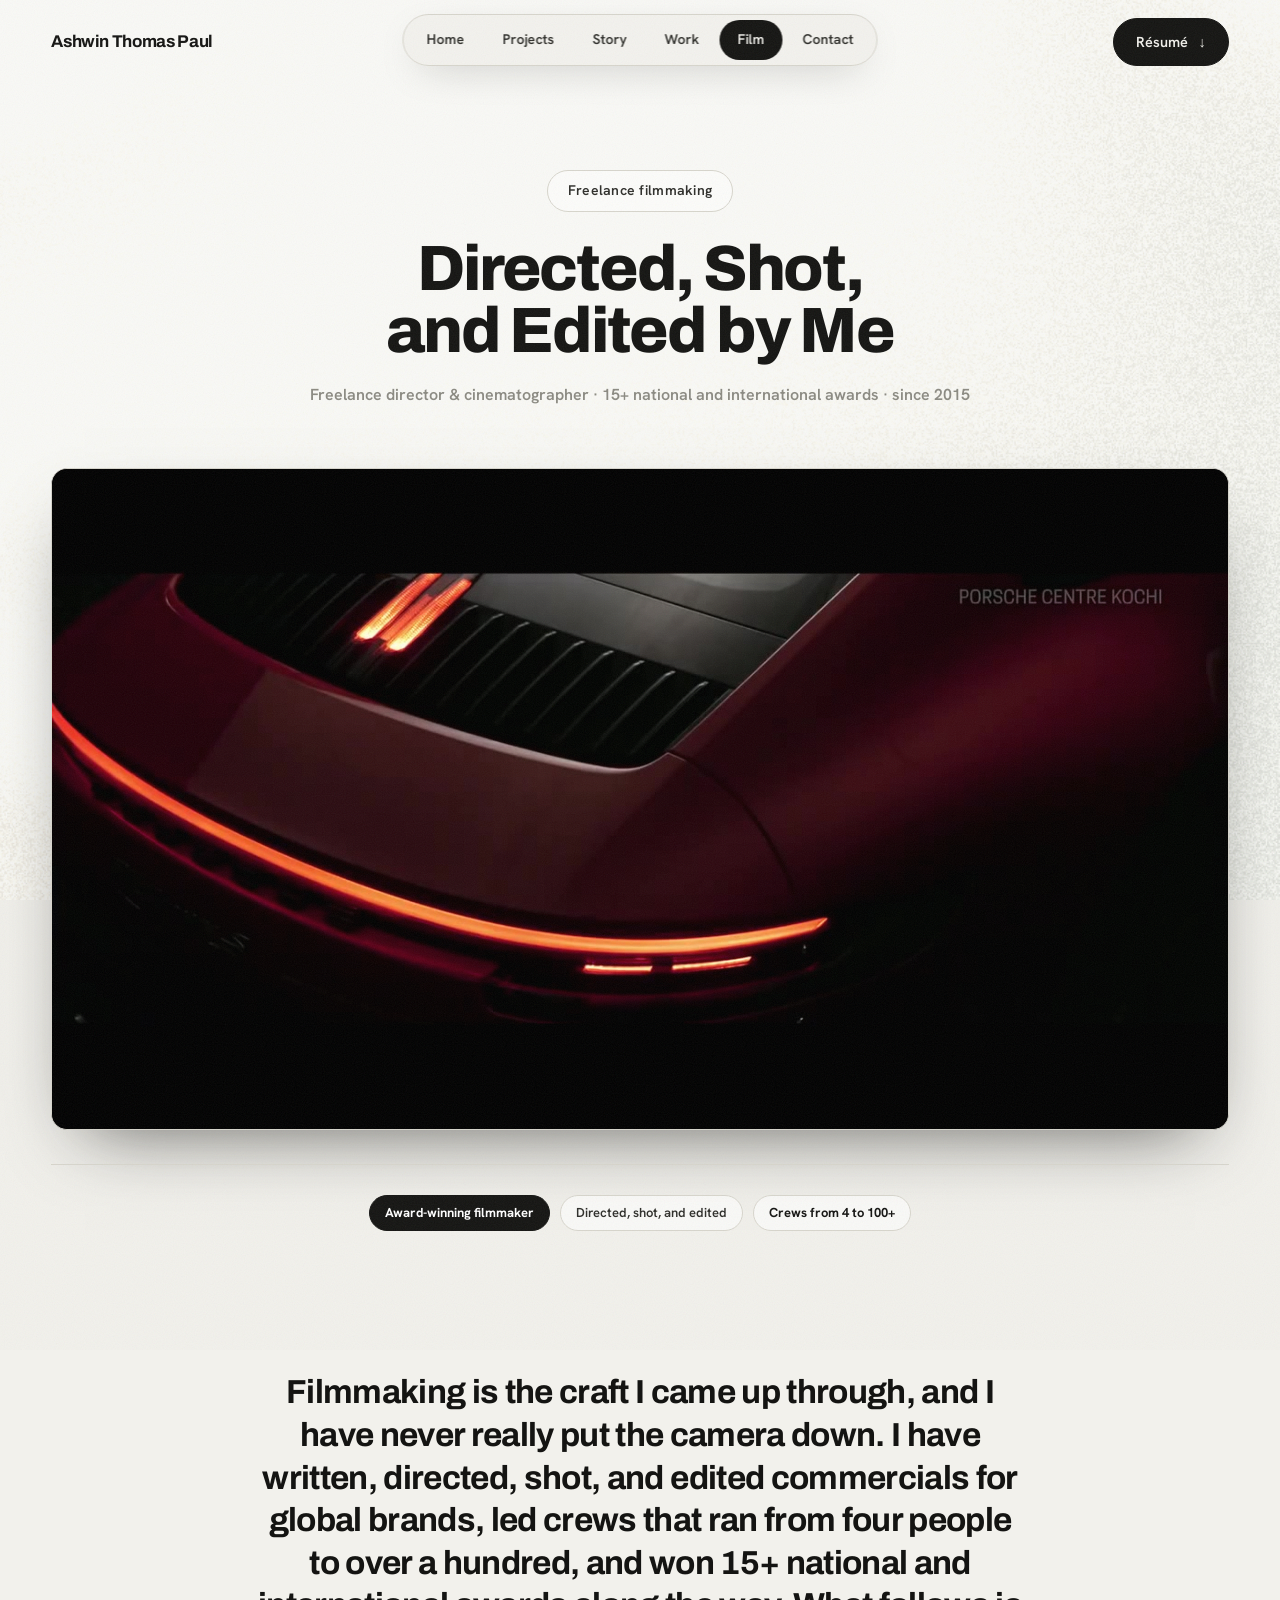
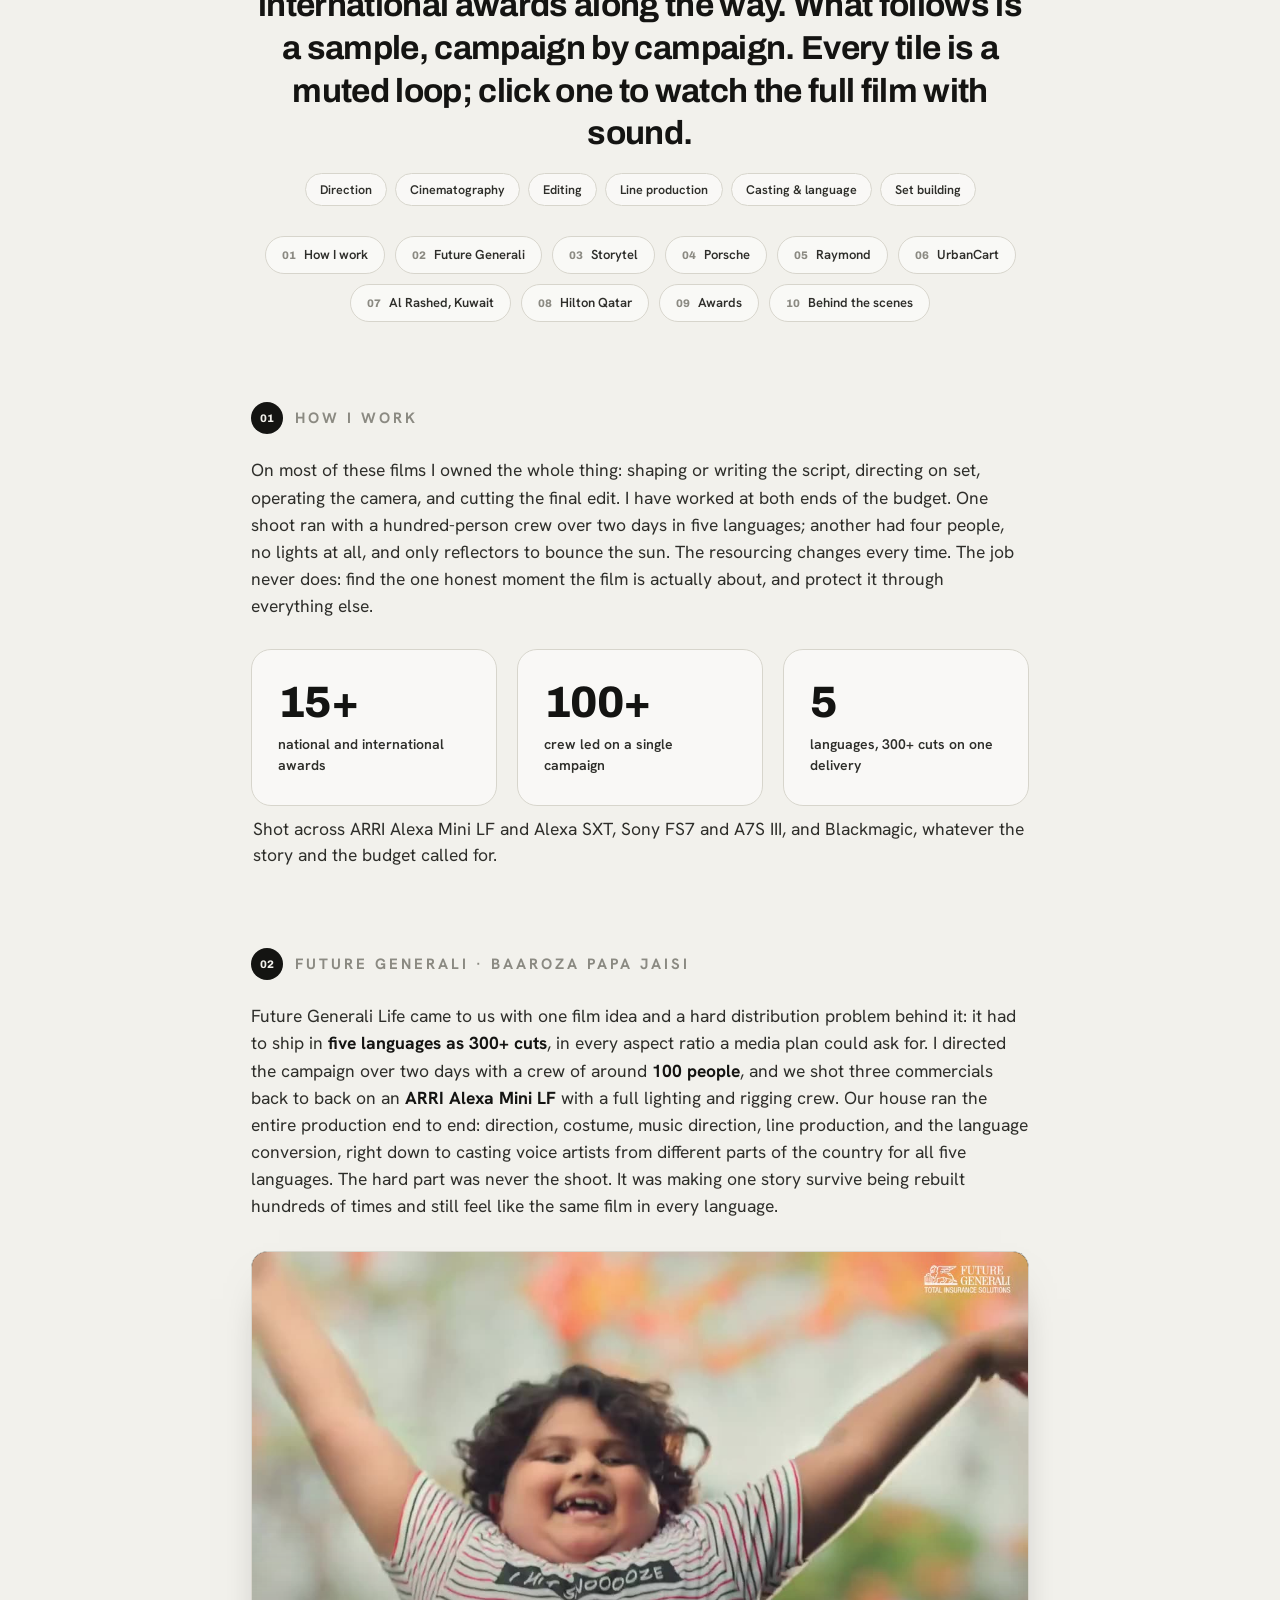
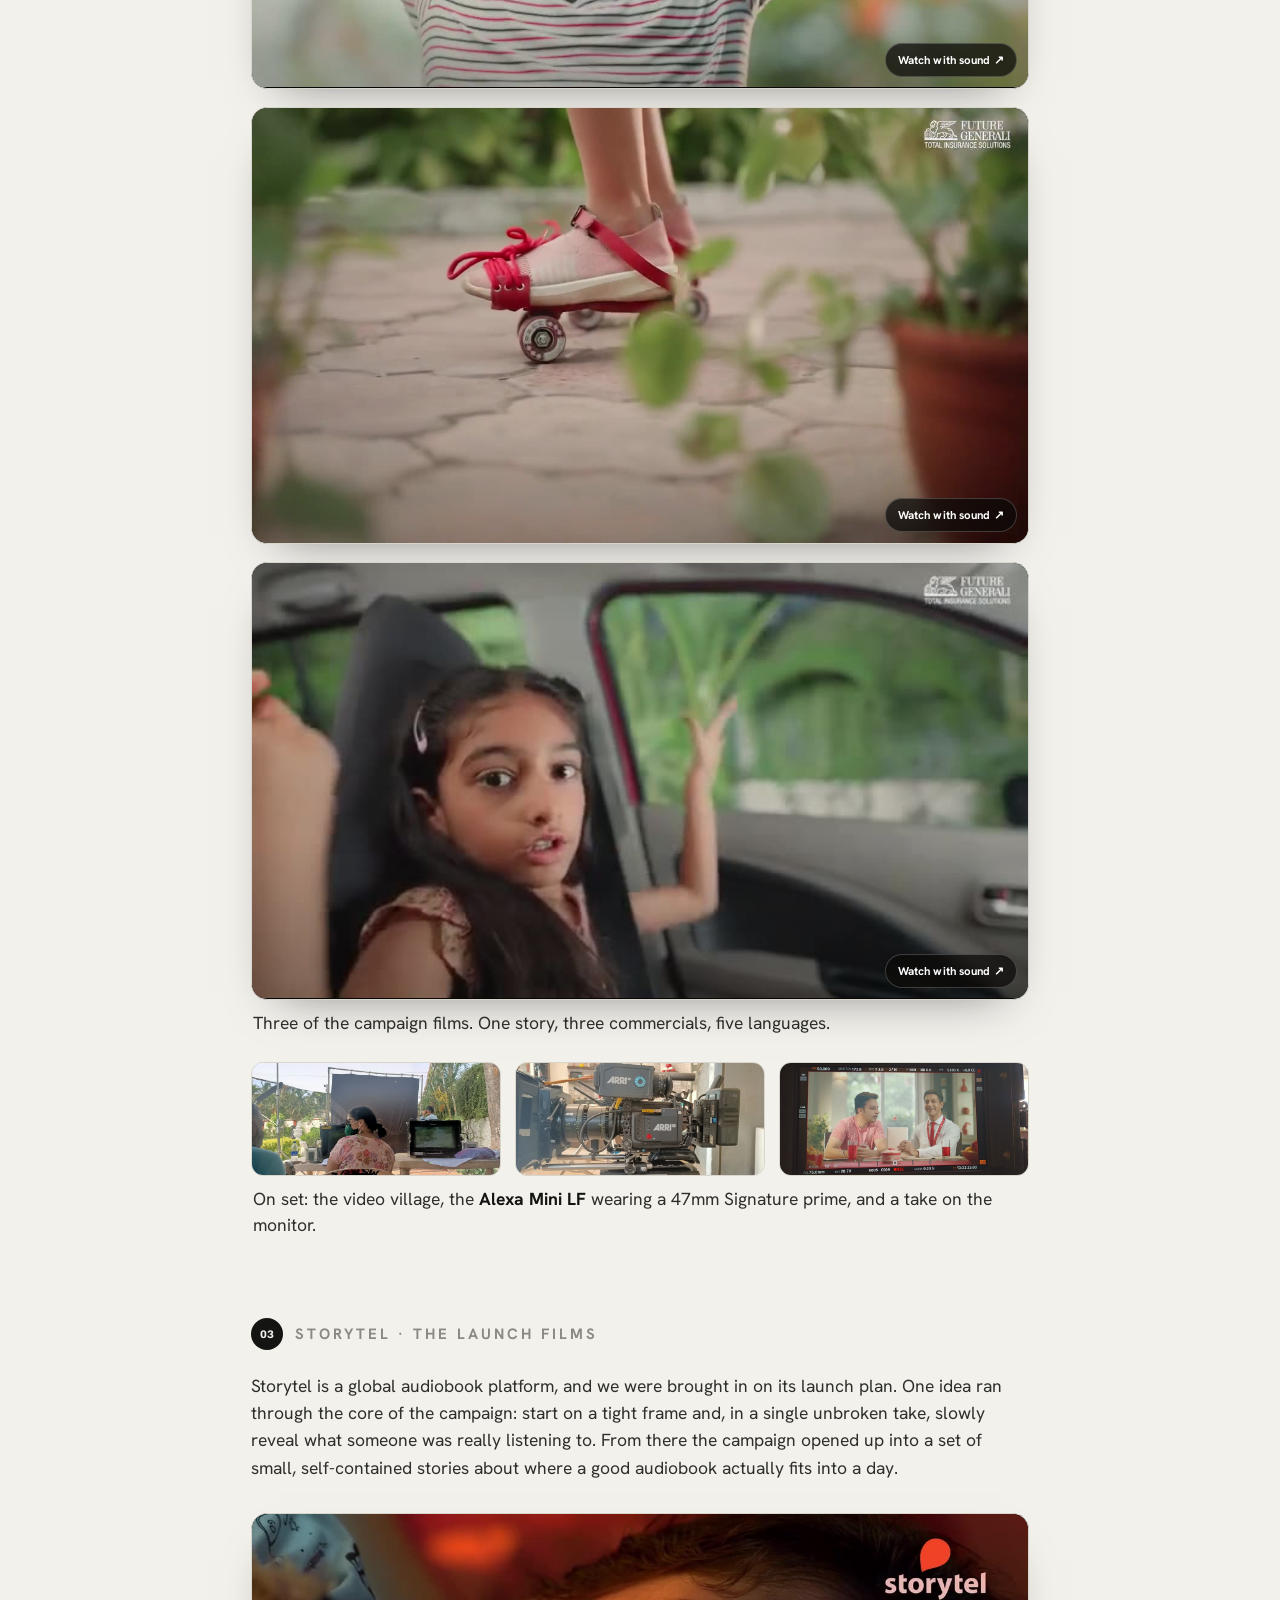
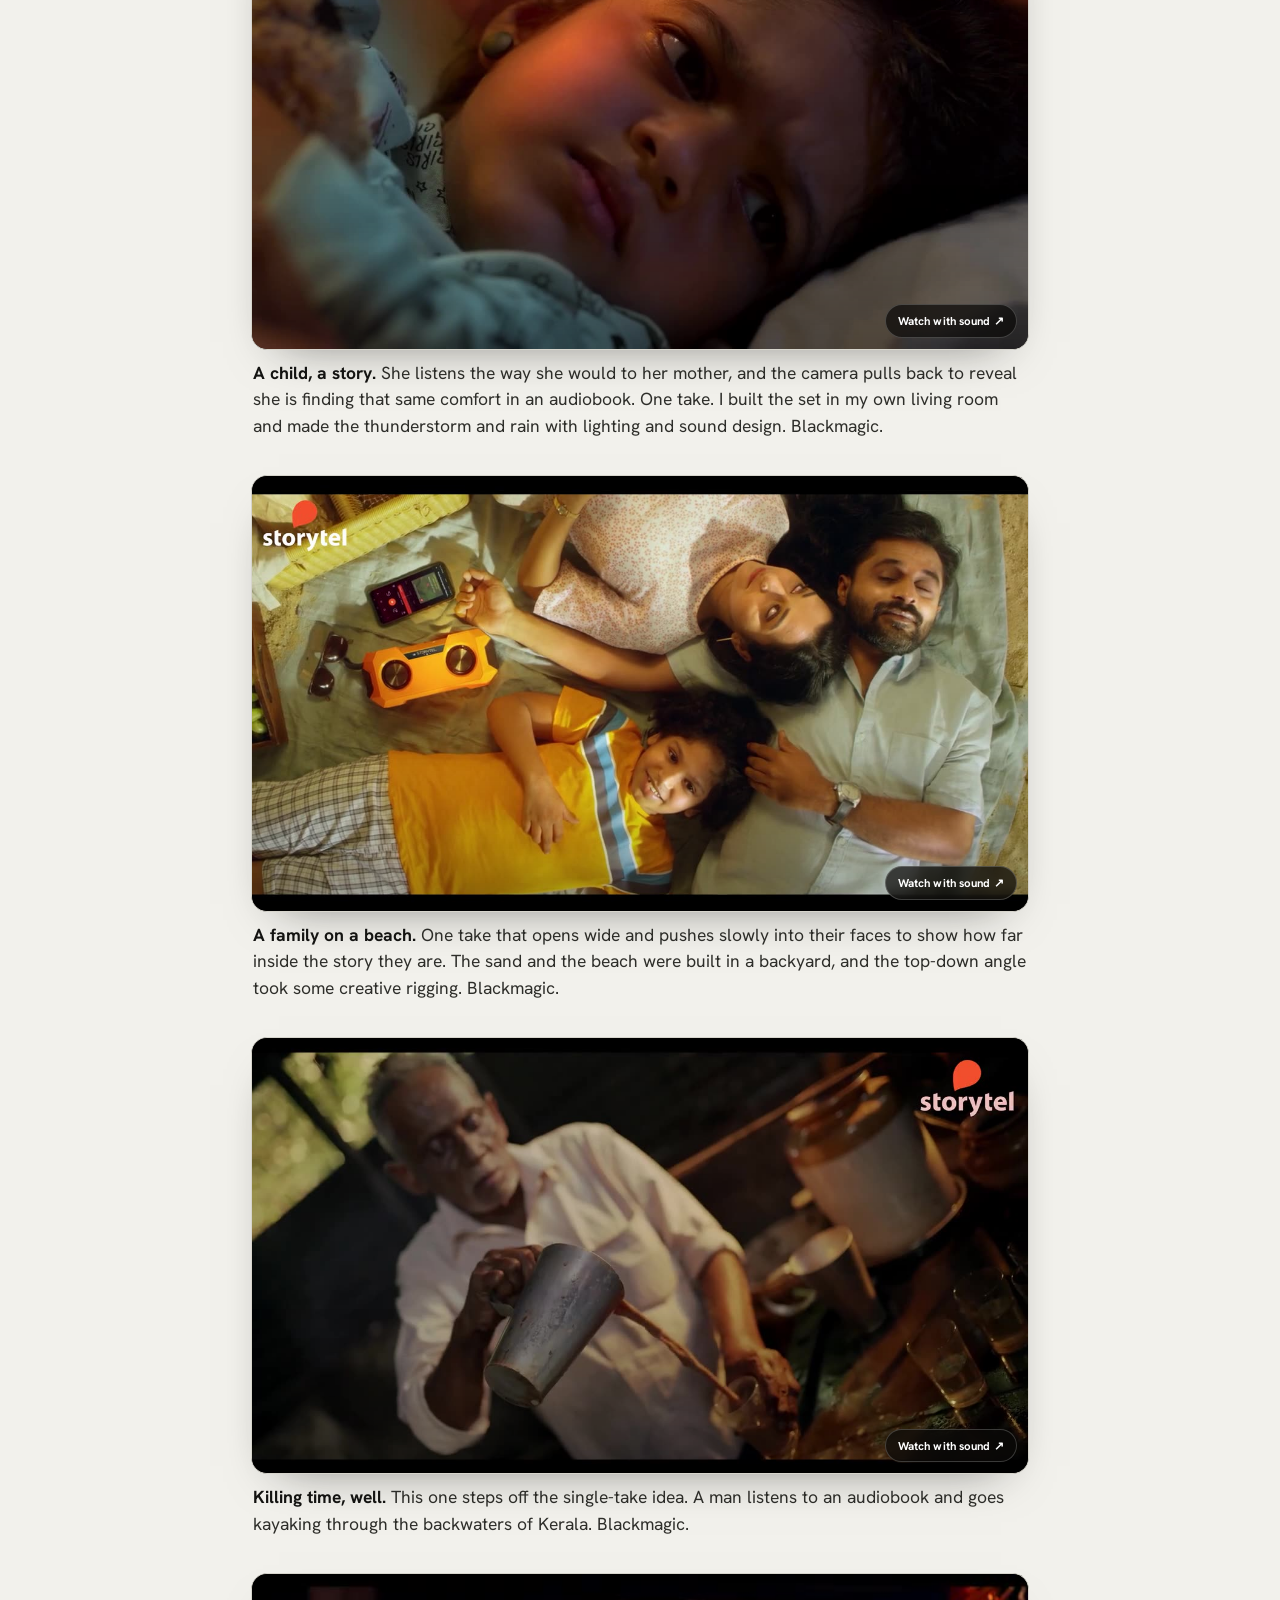
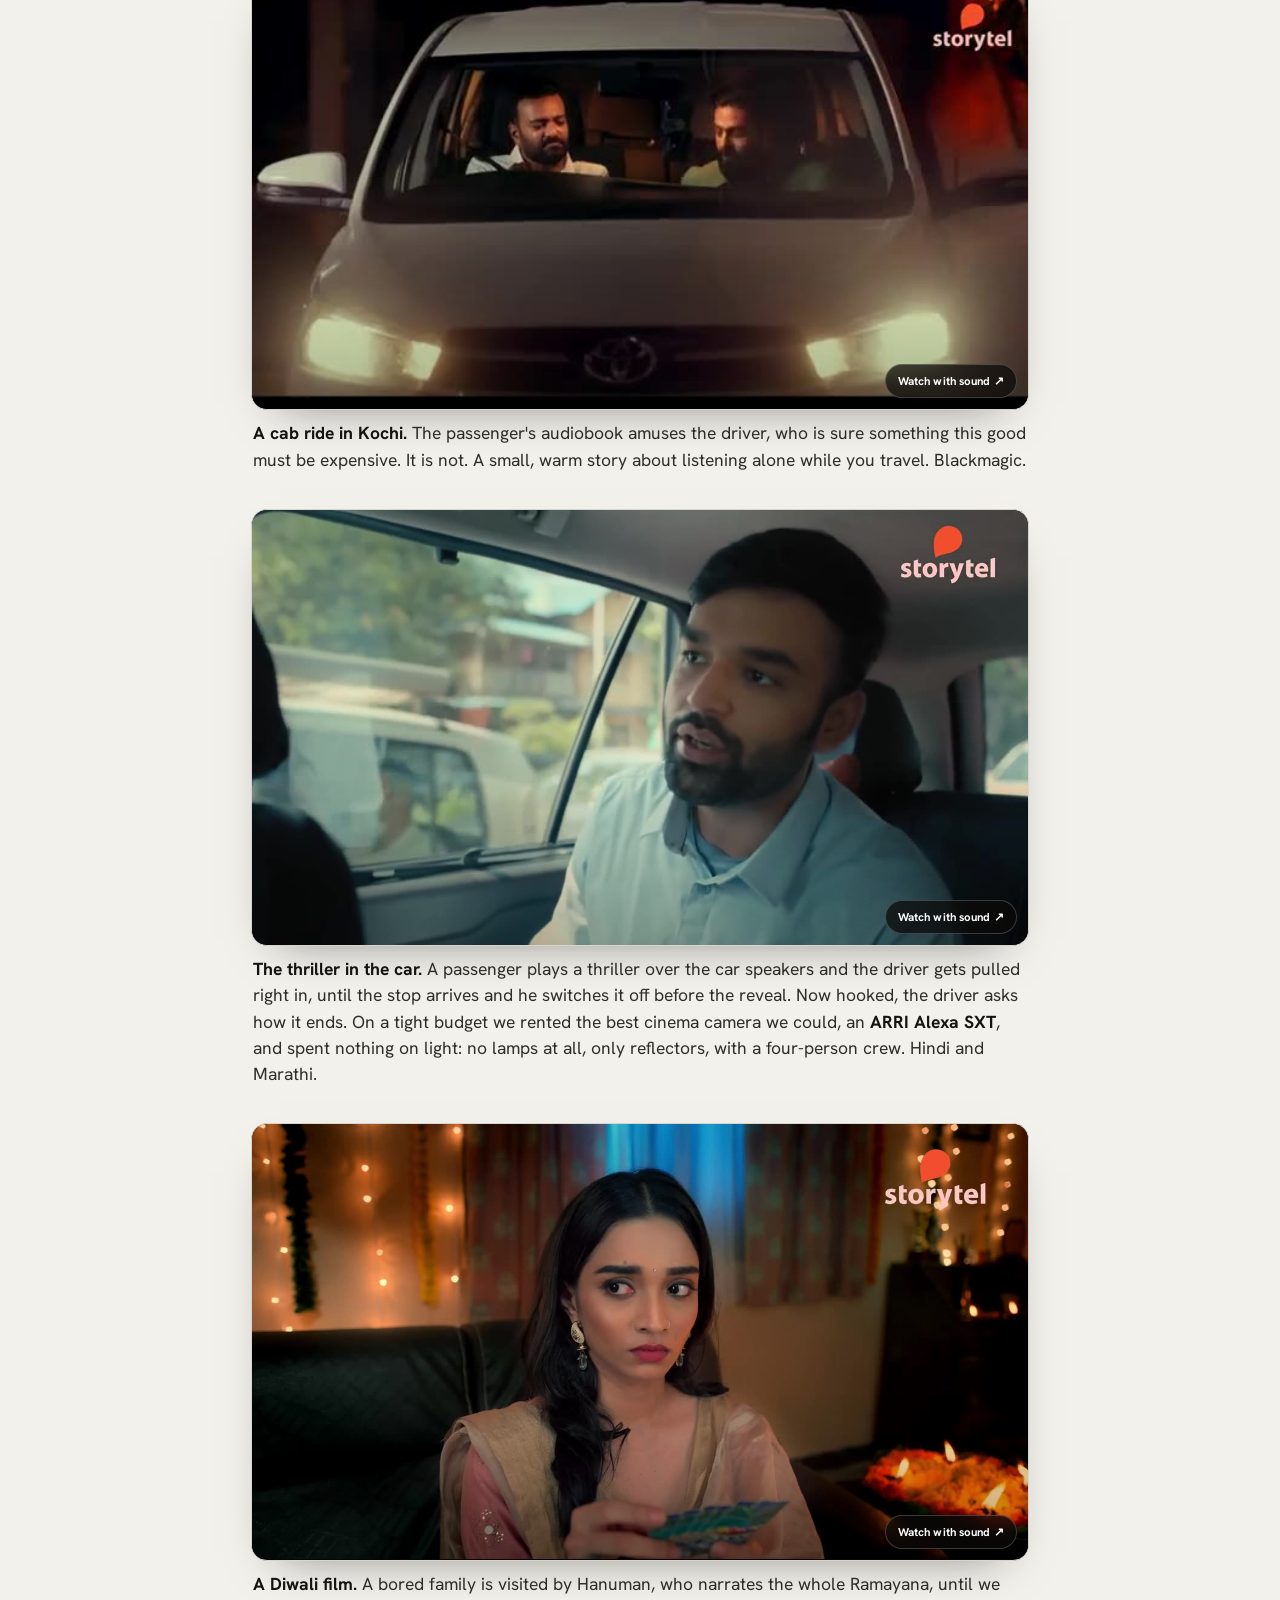
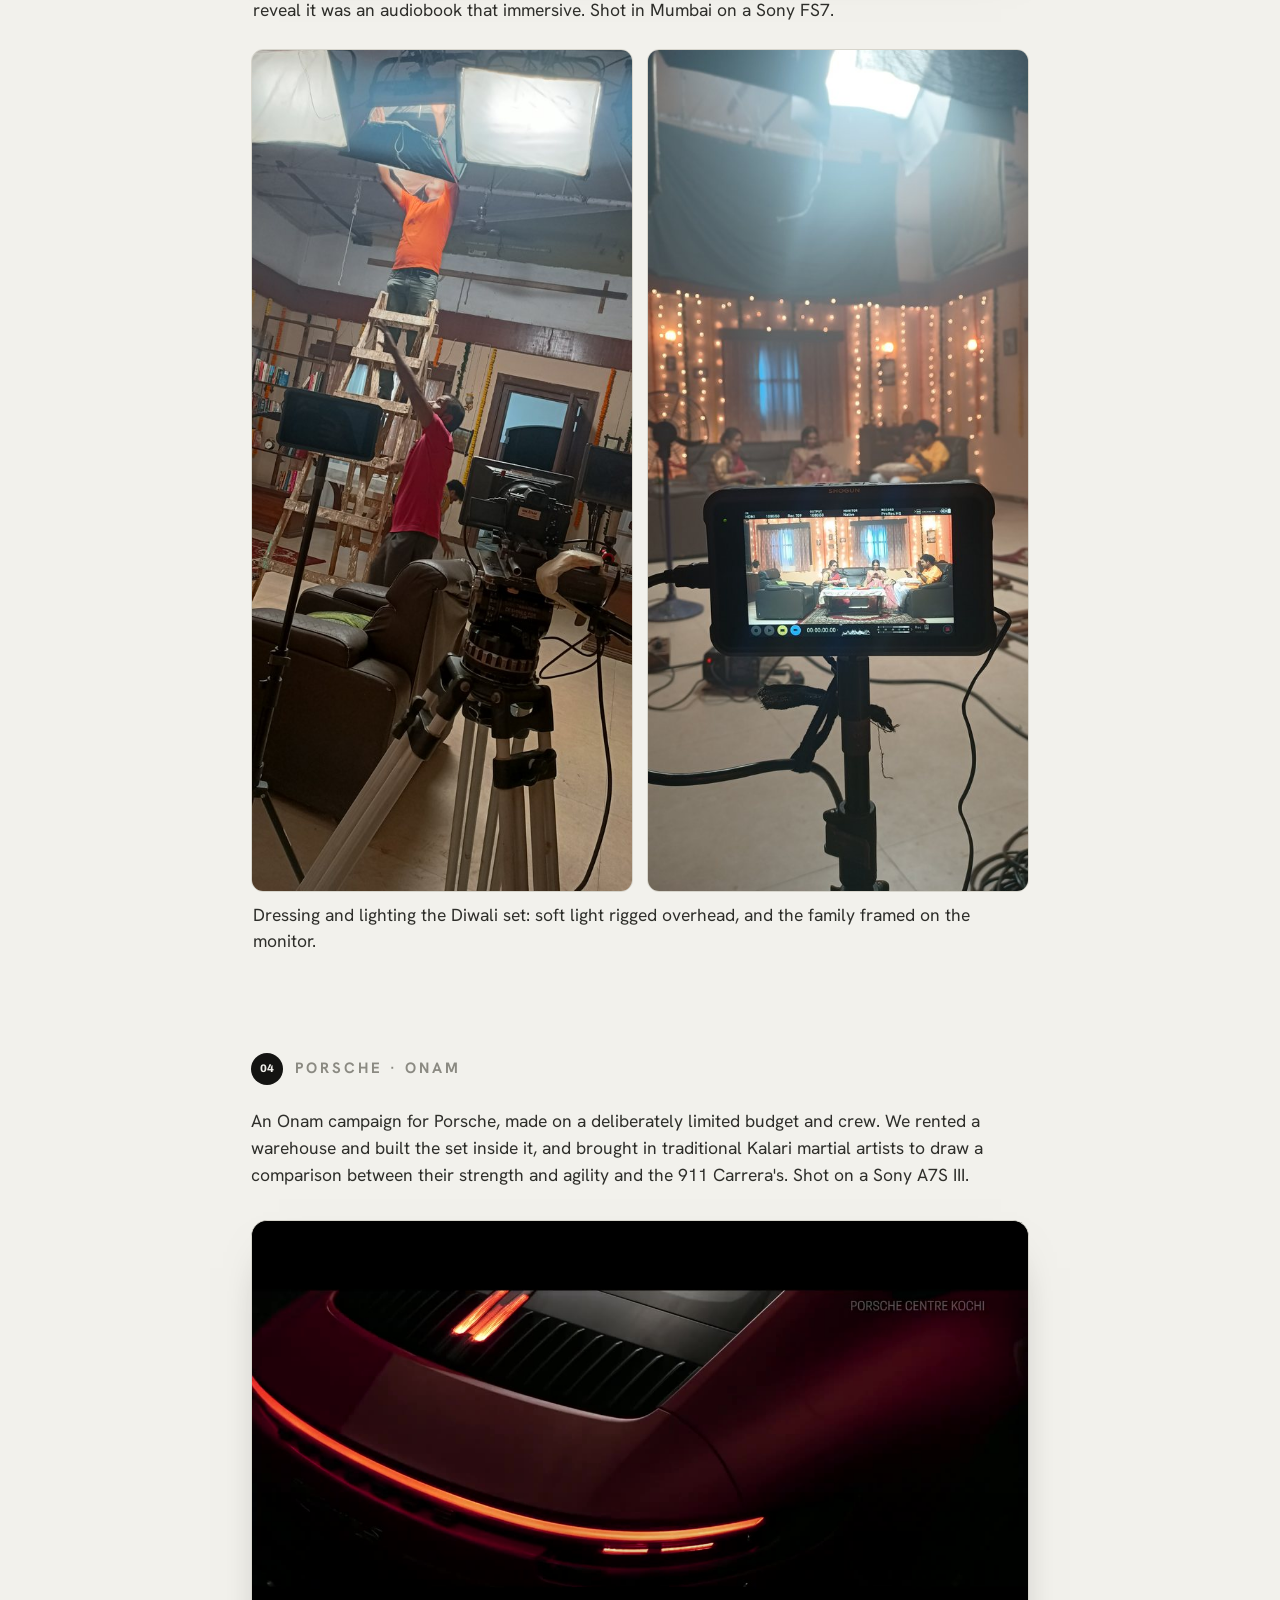
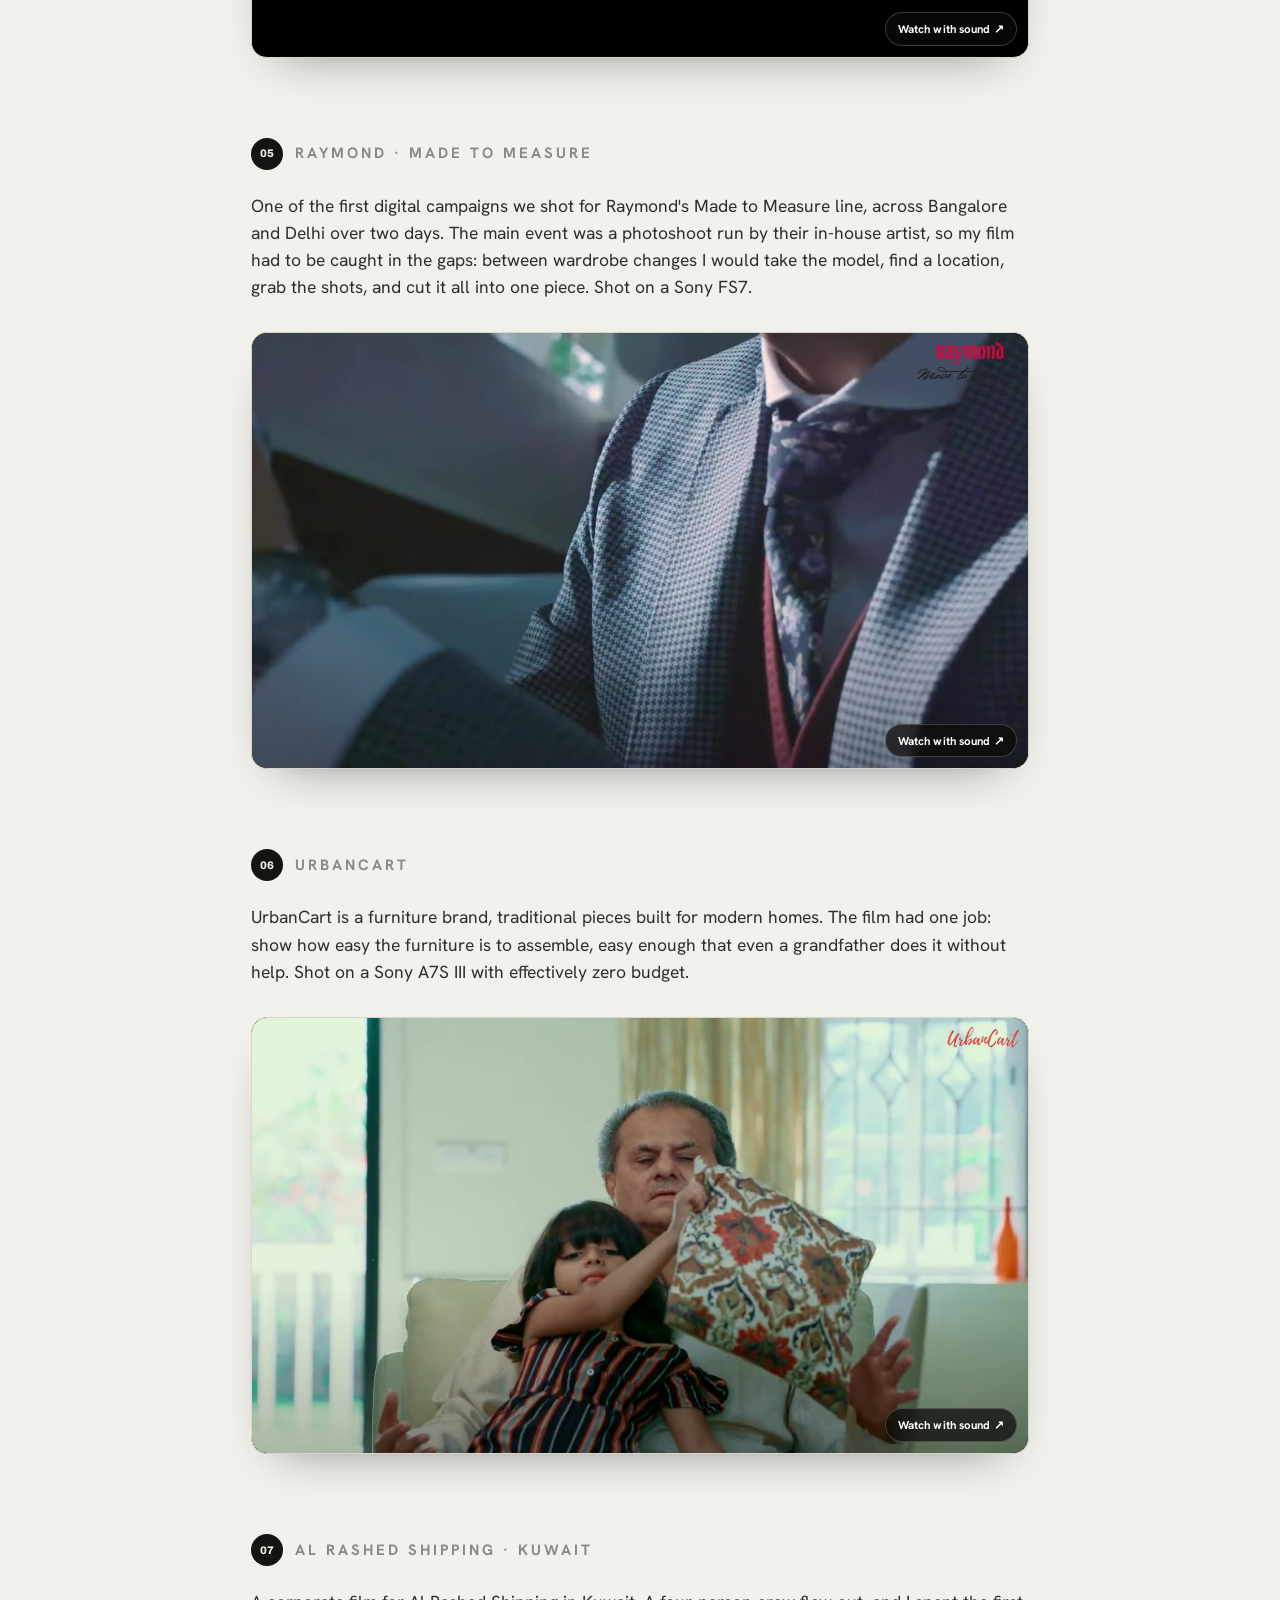
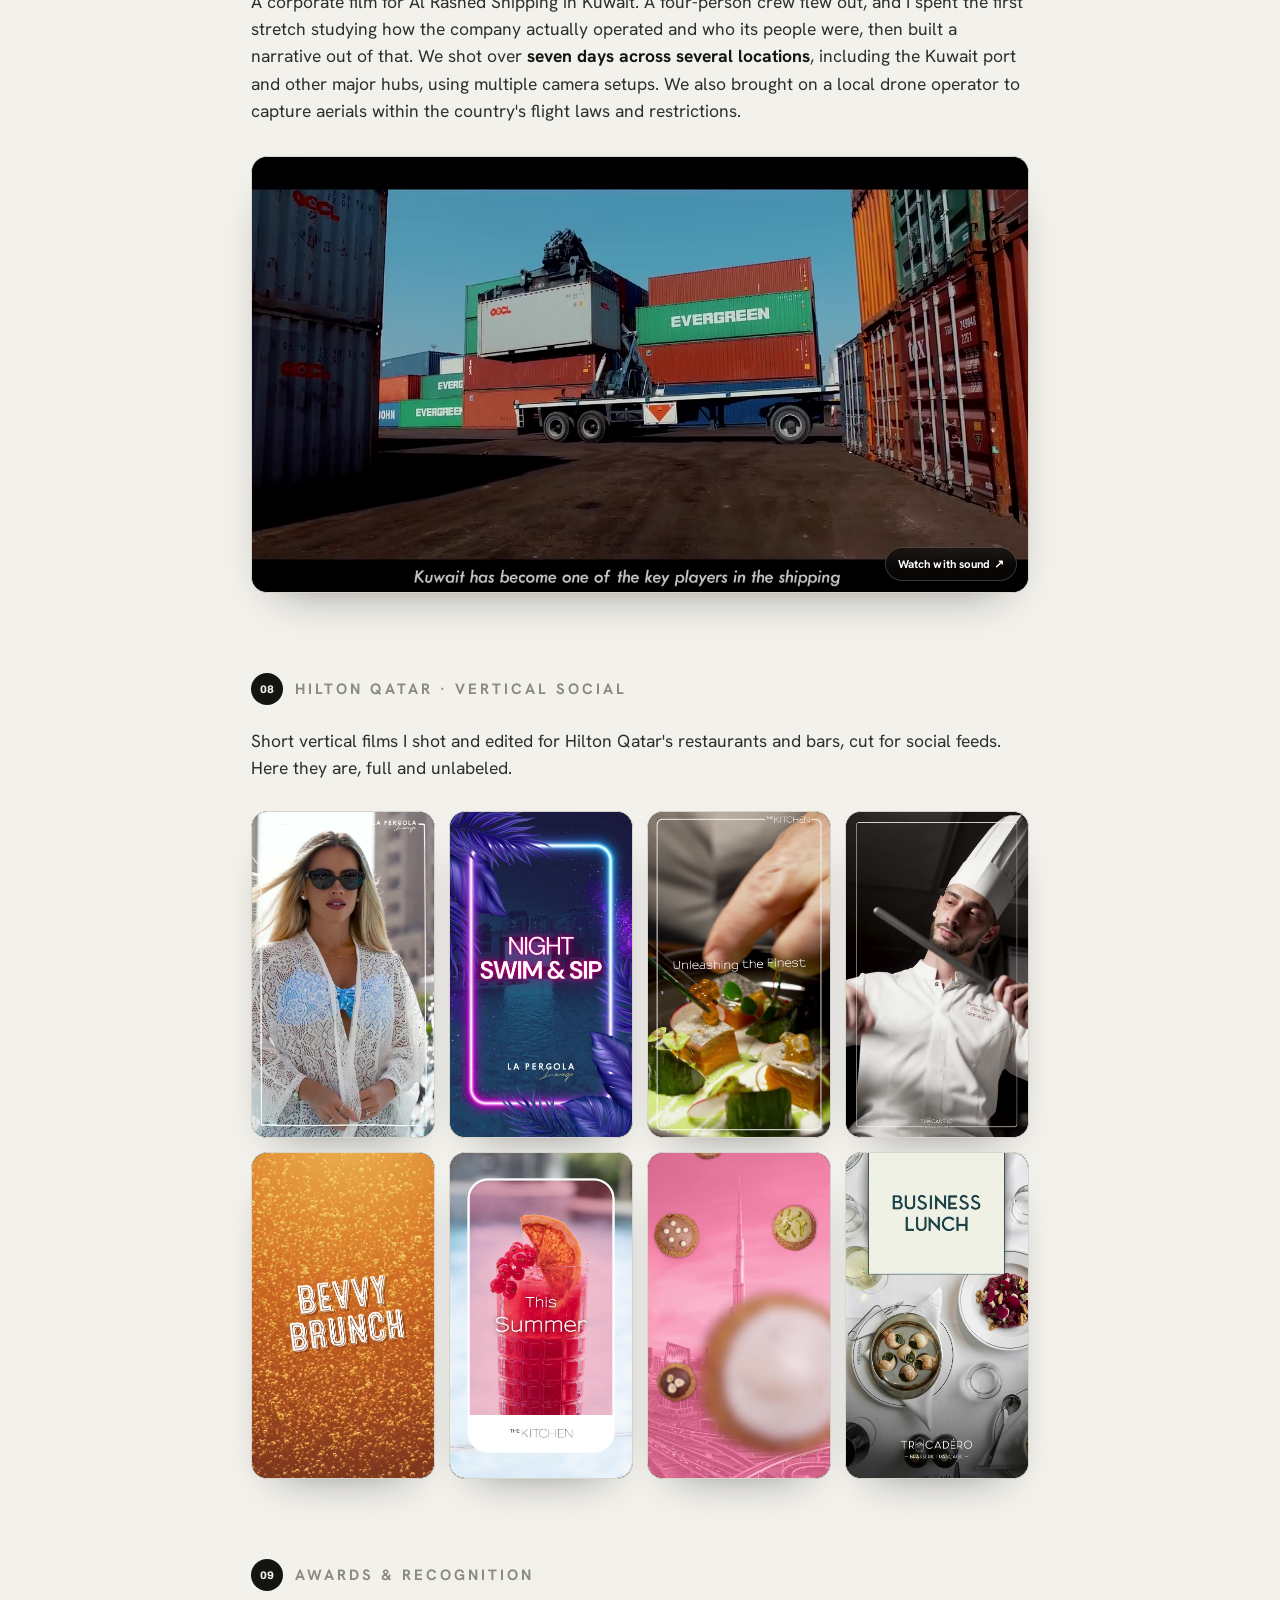
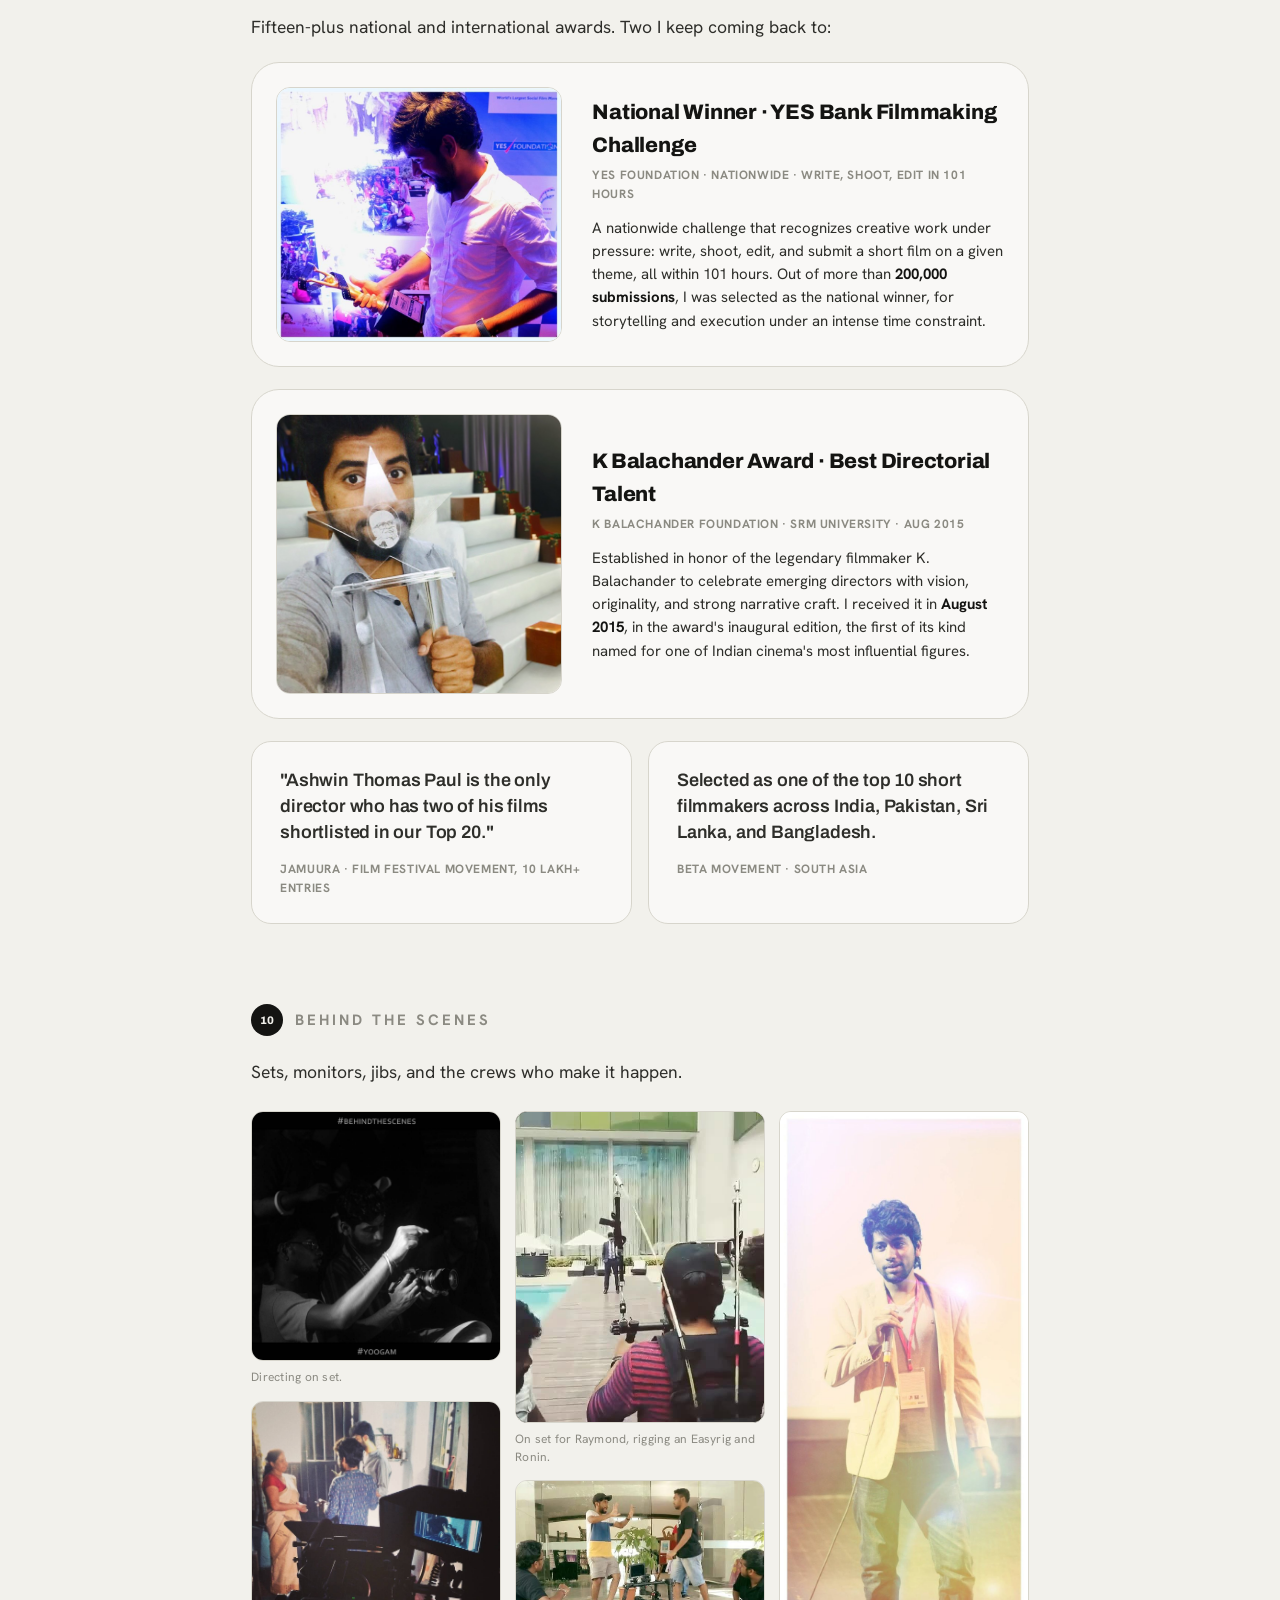
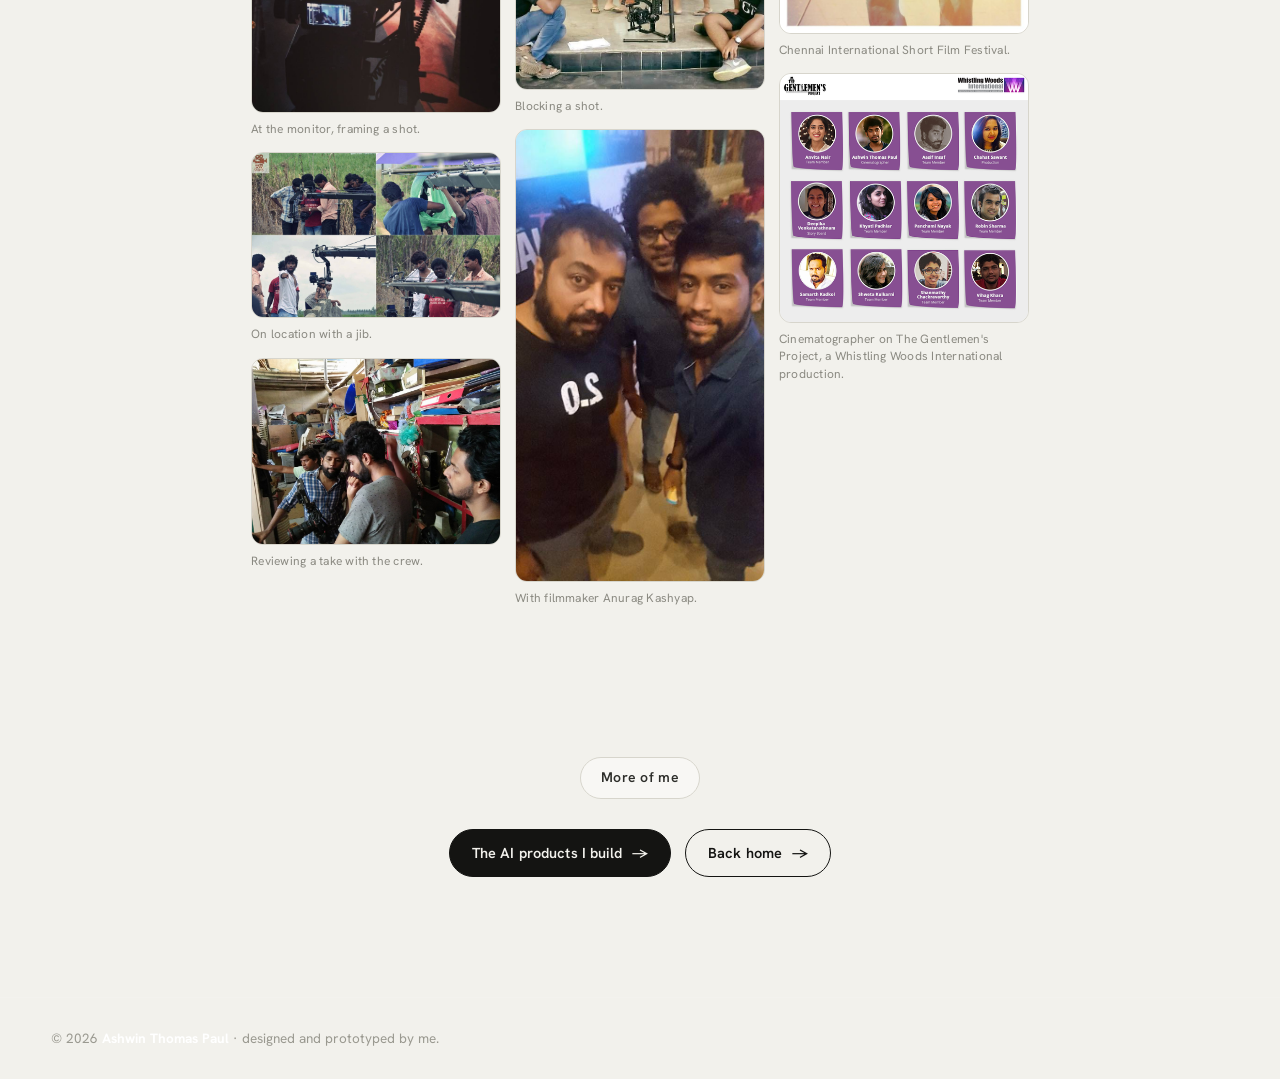
==== filmmaking.html @ 3c322bda "Portfolio site: initial deploy Co-Authored-By: Claude Fable 5 <noreply@anthropic.com>" ====
<!DOCTYPE html>
<html lang="en">
<head>
<meta charset="UTF-8" />
<meta name="viewport" content="width=device-width, initial-scale=1.0" />
<meta name="theme-color" content="#f2f1ec" />
<style>html { background-color: #f2f1ec; }</style>
<title>Filmmaking · Ashwin Thomas Paul</title>
<meta name="description" content="Freelance director and cinematographer. Commercials for Future Generali, Storytel, Porsche, Raymond, and more, plus vertical social for Hilton Qatar. 15+ national and international awards." />
<link rel="preconnect" href="https://fonts.googleapis.com" />
<link rel="preconnect" href="https://fonts.gstatic.com" crossorigin />
<link href="https://fonts.googleapis.com/css2?family=Archivo:wght@500;600;700;800;900&family=Hanken+Grotesk:wght@400;500;600;700&display=block" rel="stylesheet" />
<link rel="stylesheet" href="css/style.css" />
</head>
<body>

<div class="filmgrain" aria-hidden="true"></div>
<div class="page-grain" id="grain-page" aria-hidden="true"></div>

<header class="site-head">
  <a class="wordmark" href="index.html">Ashwin Thomas Paul</a>
  <nav class="pill-nav" aria-label="Primary">
    <a href="index.html">Home</a>
    <a href="index.html#projects">Projects</a>
    <a href="index.html#story">Story</a>
    <a href="index.html#work">Work</a>
    <a href="filmmaking.html" class="active">Film</a>
    <a href="index.html#contact">Contact</a>
  </nav>
  <a class="btn btn-ink head-cta" href="assets/resume.pdf" download>Résumé <span class="arr">↓</span></a>
</header>

<main>

  <section class="cs-hero">
    <div class="wrap" style="position:relative;z-index:1">
      <div class="tag-pill rise d1">Freelance filmmaking</div>
      <h1 class="h-big rise d2" style="margin-top:26px">Directed, Shot,<br />and Edited by Me</h1>
      <p class="cat rise d3">Freelance director &amp; cinematographer · 15+ national and international awards · since 2015</p>
      <div class="cs-hero-img rise d4">
        <div class="film-tile" style="box-shadow:0 30px 70px -34px rgba(20,20,18,.7)">
          <video autoplay muted loop playsinline preload="auto" poster="Compressed/film/10_porsche_onam.jpg" data-auto>
            <source src="Compressed/film/10_porsche_onam.mp4" type="video/mp4" />
          </video>
        </div>
      </div>

      <div class="cs-strip rise d5">
        <span class="chip solid"><b>Award-winning filmmaker</b></span>
        <span class="chip">Directed, shot, and edited</span>
        <span class="chip"><b>Crews from 4 to 100+</b></span>
      </div>
    </div>
  </section>

  <div class="cs-body">

    <p class="lede">Filmmaking is the craft I came up through, and I have never really put the camera down. I have written, directed, shot, and edited commercials for global brands, led crews that ran from four people to over a hundred, and won 15+ national and international awards along the way. What follows is a sample, campaign by campaign. Every tile is a muted loop; click one to watch the full film with sound.</p>

    <div class="cs-tags">
      <span class="cs-tag">Direction</span>
      <span class="cs-tag">Cinematography</span>
      <span class="cs-tag">Editing</span>
      <span class="cs-tag">Line production</span>
      <span class="cs-tag">Casting &amp; language</span>
      <span class="cs-tag">Set building</span>
    </div>

    <nav class="toc-bar" aria-label="On this page">
      <a href="#work"><span class="n">01</span> How I work</a>
      <a href="#generali"><span class="n">02</span> Future Generali</a>
      <a href="#storytel"><span class="n">03</span> Storytel</a>
      <a href="#porsche"><span class="n">04</span> Porsche</a>
      <a href="#raymond"><span class="n">05</span> Raymond</a>
      <a href="#urbancart"><span class="n">06</span> UrbanCart</a>
      <a href="#alrashed"><span class="n">07</span> Al Rashed, Kuwait</a>
      <a href="#hilton"><span class="n">08</span> Hilton Qatar</a>
      <a href="#awards"><span class="n">09</span> Awards</a>
      <a href="#bts"><span class="n">10</span> Behind the scenes</a>
    </nav>

    <div class="cs-sec" id="work">
      <h3><span class="sec-num">01</span>How I work</h3>
      <p>On most of these films I owned the whole thing: shaping or writing the script, directing on set, operating the camera, and cutting the final edit. I have worked at both ends of the budget. One shoot ran with a hundred-person crew over two days in five languages; another had four people, no lights at all, and only reflectors to bounce the sun. The resourcing changes every time. The job never does: find the one honest moment the film is actually about, and protect it through everything else.</p>
      <div class="cs-results tri">
        <div class="r"><div class="num">15+</div><div class="lbl">national and international awards</div></div>
        <div class="r"><div class="num">100+</div><div class="lbl">crew led on a single campaign</div></div>
        <div class="r"><div class="num">5</div><div class="lbl">languages, 300+ cuts on one delivery</div></div>
      </div>
      <p class="film-cap">Shot across ARRI Alexa Mini LF and Alexa SXT, Sony FS7 and A7S III, and Blackmagic, whatever the story and the budget called for.</p>
    </div>

    <div class="cs-sec" id="generali">
      <h3><span class="sec-num">02</span>Future Generali · Baaroza Papa Jaisi</h3>
      <p>Future Generali Life came to us with one film idea and a hard distribution problem behind it: it had to ship in <b>five languages as 300+ cuts</b>, in every aspect ratio a media plan could ask for. I directed the campaign over two days with a crew of around <b>100 people</b>, and we shot three commercials back to back on an <b>ARRI Alexa Mini LF</b> with a full lighting and rigging crew. Our house ran the entire production end to end: direction, costume, music direction, line production, and the language conversion, right down to casting voice artists from different parts of the country for all five languages. The hard part was never the shoot. It was making one story survive being rebuilt hundreds of times and still feel like the same film in every language.</p>
      <div class="film-grid one">
        <a class="film-tile" href="https://www.youtube.com/watch?v=FpJBOgcwhiY" target="_blank" rel="noopener noreferrer" aria-label="Watch Future Generali film 1 on YouTube">
          <video muted loop playsinline preload="none" poster="Compressed/film/01_generali_a.jpg" data-auto><source src="Compressed/film/01_generali_a.mp4" type="video/mp4" /></video>
          <span class="film-badge">Watch with sound ↗</span>
        </a>
        <a class="film-tile" href="https://www.youtube.com/watch?v=H-vuOEaUuqw" target="_blank" rel="noopener noreferrer" aria-label="Watch Future Generali film 2 on YouTube">
          <video muted loop playsinline preload="none" poster="Compressed/film/02_generali_b.jpg" data-auto><source src="Compressed/film/02_generali_b.mp4" type="video/mp4" /></video>
          <span class="film-badge">Watch with sound ↗</span>
        </a>
        <a class="film-tile" href="https://youtu.be/VNeMF_x6g4k" target="_blank" rel="noopener noreferrer" aria-label="Watch Future Generali film 3 on YouTube">
          <video muted loop playsinline preload="none" poster="Compressed/film/03_generali_c.jpg" data-auto><source src="Compressed/film/03_generali_c.mp4" type="video/mp4" /></video>
          <span class="film-badge">Watch with sound ↗</span>
        </a>
      </div>
      <p class="film-cap">Three of the campaign films. One story, three commercials, five languages.</p>
      <div class="bts-row">
        <img src="Compressed/film/gen-bts-1.jpg" alt="The video village on the Generali set" loading="lazy" />
        <img src="Compressed/film/gen-bts-2.jpg" alt="The ARRI Alexa Mini LF with a 47mm Signature prime" loading="lazy" />
        <img src="Compressed/film/gen-bts-3.jpg" alt="A take framed on the director's monitor" loading="lazy" />
      </div>
      <p class="film-cap">On set: the video village, the <b>Alexa Mini LF</b> wearing a 47mm Signature prime, and a take on the monitor.</p>
    </div>

    <div class="cs-sec" id="storytel">
      <h3><span class="sec-num">03</span>Storytel · the launch films</h3>
      <p>Storytel is a global audiobook platform, and we were brought in on its launch plan. One idea ran through the core of the campaign: start on a tight frame and, in a single unbroken take, slowly reveal what someone was really listening to. From there the campaign opened up into a set of small, self-contained stories about where a good audiobook actually fits into a day.</p>
      <div class="film-grid one">
        <div>
          <a class="film-tile" href="https://www.youtube.com/watch?v=R5M236pHS0w" target="_blank" rel="noopener noreferrer" aria-label="Watch Storytel, the child film, on YouTube">
            <video muted loop playsinline preload="none" poster="Compressed/film/04_storytel_child.jpg" data-auto><source src="Compressed/film/04_storytel_child.mp4" type="video/mp4" /></video>
            <span class="film-badge">Watch with sound ↗</span>
          </a>
          <p class="film-cap"><b>A child, a story.</b> She listens the way she would to her mother, and the camera pulls back to reveal she is finding that same comfort in an audiobook. One take. I built the set in my own living room and made the thunderstorm and rain with lighting and sound design. Blackmagic.</p>
        </div>
        <div>
          <a class="film-tile" href="https://www.youtube.com/watch?v=hDjR-AICBVw" target="_blank" rel="noopener noreferrer" aria-label="Watch Storytel, the beach film, on YouTube">
            <video muted loop playsinline preload="none" poster="Compressed/film/05_storytel_beach.jpg" data-auto><source src="Compressed/film/05_storytel_beach.mp4" type="video/mp4" /></video>
            <span class="film-badge">Watch with sound ↗</span>
          </a>
          <p class="film-cap"><b>A family on a beach.</b> One take that opens wide and pushes slowly into their faces to show how far inside the story they are. The sand and the beach were built in a backyard, and the top-down angle took some creative rigging. Blackmagic.</p>
        </div>
        <div>
          <a class="film-tile" href="https://www.youtube.com/watch?v=DP2XJYBw0uk" target="_blank" rel="noopener noreferrer" aria-label="Watch Storytel, the kayaking film, on YouTube">
            <video muted loop playsinline preload="none" poster="Compressed/film/06_storytel_kayak.jpg" data-auto><source src="Compressed/film/06_storytel_kayak.mp4" type="video/mp4" /></video>
            <span class="film-badge">Watch with sound ↗</span>
          </a>
          <p class="film-cap"><b>Killing time, well.</b> This one steps off the single-take idea. A man listens to an audiobook and goes kayaking through the backwaters of Kerala. Blackmagic.</p>
        </div>
        <div>
          <a class="film-tile" href="https://www.youtube.com/watch?v=MkwGOzh3Cds" target="_blank" rel="noopener noreferrer" aria-label="Watch Storytel, the taxi film, on YouTube">
            <video muted loop playsinline preload="none" poster="Compressed/film/07_storytel_taxi.jpg" data-auto><source src="Compressed/film/07_storytel_taxi.mp4" type="video/mp4" /></video>
            <span class="film-badge">Watch with sound ↗</span>
          </a>
          <p class="film-cap"><b>A cab ride in Kochi.</b> The passenger's audiobook amuses the driver, who is sure something this good must be expensive. It is not. A small, warm story about listening alone while you travel. Blackmagic.</p>
        </div>
        <div>
          <a class="film-tile" href="https://www.youtube.com/watch?v=GSUqEazxvHQ" target="_blank" rel="noopener noreferrer" aria-label="Watch Storytel, the thriller film, on YouTube">
            <video muted loop playsinline preload="none" poster="Compressed/film/08_storytel_thriller.jpg" data-auto><source src="Compressed/film/08_storytel_thriller.mp4" type="video/mp4" /></video>
            <span class="film-badge">Watch with sound ↗</span>
          </a>
          <p class="film-cap"><b>The thriller in the car.</b> A passenger plays a thriller over the car speakers and the driver gets pulled right in, until the stop arrives and he switches it off before the reveal. Now hooked, the driver asks how it ends. On a tight budget we rented the best cinema camera we could, an <b>ARRI Alexa SXT</b>, and spent nothing on light: no lamps at all, only reflectors, with a four-person crew. Hindi and Marathi.</p>
        </div>
        <div>
          <a class="film-tile" href="https://www.youtube.com/watch?v=K77EdP8008E" target="_blank" rel="noopener noreferrer" aria-label="Watch Storytel, the Diwali film, on YouTube">
            <video muted loop playsinline preload="none" poster="Compressed/film/09_storytel_diwali.jpg" data-auto><source src="Compressed/film/09_storytel_diwali.mp4" type="video/mp4" /></video>
            <span class="film-badge">Watch with sound ↗</span>
          </a>
          <p class="film-cap"><b>A Diwali film.</b> A bored family is visited by Hanuman, who narrates the whole Ramayana, until we reveal it was an audiobook that immersive. Shot in Mumbai on a Sony FS7.</p>
          <div class="bts-row two">
            <img src="Compressed/film/diwali-bts-1.jpg" alt="Rigging the overhead soft light on the Diwali set" loading="lazy" />
            <img src="Compressed/film/diwali-bts-2.jpg" alt="The family framed on the monitor, Diwali set dressed in fairy lights" loading="lazy" />
          </div>
          <p class="film-cap">Dressing and lighting the Diwali set: soft light rigged overhead, and the family framed on the monitor.</p>
        </div>
      </div>
    </div>

    <div class="cs-sec" id="porsche">
      <h3><span class="sec-num">04</span>Porsche · Onam</h3>
      <p>An Onam campaign for Porsche, made on a deliberately limited budget and crew. We rented a warehouse and built the set inside it, and brought in traditional Kalari martial artists to draw a comparison between their strength and agility and the 911 Carrera's. Shot on a Sony A7S III.</p>
      <div class="film-grid one">
        <a class="film-tile" href="https://www.youtube.com/watch?v=ehppGAGz00g" target="_blank" rel="noopener noreferrer" aria-label="Watch the Porsche Onam film on YouTube">
          <video muted loop playsinline preload="none" poster="Compressed/film/10_porsche_onam.jpg" data-auto><source src="Compressed/film/10_porsche_onam.mp4" type="video/mp4" /></video>
          <span class="film-badge">Watch with sound ↗</span>
        </a>
      </div>
    </div>

    <div class="cs-sec" id="raymond">
      <h3><span class="sec-num">05</span>Raymond · Made to Measure</h3>
      <p>One of the first digital campaigns we shot for Raymond's Made to Measure line, across Bangalore and Delhi over two days. The main event was a photoshoot run by their in-house artist, so my film had to be caught in the gaps: between wardrobe changes I would take the model, find a location, grab the shots, and cut it all into one piece. Shot on a Sony FS7.</p>
      <div class="film-grid one">
        <a class="film-tile" href="https://www.youtube.com/watch?v=X09H-8Jy7AA" target="_blank" rel="noopener noreferrer" aria-label="Watch the Raymond Made to Measure film on YouTube">
          <video muted loop playsinline preload="none" poster="Compressed/film/11_raymond_mtm.jpg" data-auto><source src="Compressed/film/11_raymond_mtm.mp4" type="video/mp4" /></video>
          <span class="film-badge">Watch with sound ↗</span>
        </a>
      </div>
    </div>

    <div class="cs-sec" id="urbancart">
      <h3><span class="sec-num">06</span>UrbanCart</h3>
      <p>UrbanCart is a furniture brand, traditional pieces built for modern homes. The film had one job: show how easy the furniture is to assemble, easy enough that even a grandfather does it without help. Shot on a Sony A7S III with effectively zero budget.</p>
      <div class="film-grid one">
        <a class="film-tile" href="https://www.youtube.com/watch?v=r5S253mj1iQ" target="_blank" rel="noopener noreferrer" aria-label="Watch the UrbanCart film on YouTube">
          <video muted loop playsinline preload="none" poster="Compressed/film/12_urbancart.jpg" data-auto><source src="Compressed/film/12_urbancart.mp4" type="video/mp4" /></video>
          <span class="film-badge">Watch with sound ↗</span>
        </a>
      </div>
    </div>

    <div class="cs-sec" id="alrashed">
      <h3><span class="sec-num">07</span>Al Rashed Shipping · Kuwait</h3>
      <p>A corporate film for Al Rashed Shipping in Kuwait. A four-person crew flew out, and I spent the first stretch studying how the company actually operated and who its people were, then built a narrative out of that. We shot over <b>seven days across several locations</b>, including the Kuwait port and other major hubs, using multiple camera setups. We also brought on a local drone operator to capture aerials within the country's flight laws and restrictions.</p>
      <div class="film-grid one">
        <a class="film-tile" href="https://www.youtube.com/watch?v=fU2HIYa4vc0" target="_blank" rel="noopener noreferrer" aria-label="Watch the Al Rashed Shipping corporate film on YouTube">
          <video muted loop playsinline preload="none" poster="Compressed/film/13_alrashed_kuwait.jpg" data-auto><source src="Compressed/film/13_alrashed_kuwait.mp4" type="video/mp4" /></video>
          <span class="film-badge">Watch with sound ↗</span>
        </a>
      </div>
    </div>

    <div class="cs-sec" id="hilton">
      <h3><span class="sec-num">08</span>Hilton Qatar · vertical social</h3>
      <p>Short vertical films I shot and edited for Hilton Qatar's restaurants and bars, cut for social feeds. Here they are, full and unlabeled.</p>
      <div class="film-vert-grid">
        <div class="film-tile vert"><video muted loop playsinline preload="none" poster="Compressed/film/hilton-lapergola.jpg" data-auto><source src="Compressed/film/hilton-lapergola.mp4" type="video/mp4" /></video></div>
        <div class="film-tile vert"><video muted loop playsinline preload="none" poster="Compressed/film/hilton-nightswim.jpg" data-auto><source src="Compressed/film/hilton-nightswim.mp4" type="video/mp4" /></video></div>
        <div class="film-tile vert"><video muted loop playsinline preload="none" poster="Compressed/film/hilton-thekitchen.jpg" data-auto><source src="Compressed/film/hilton-thekitchen.mp4" type="video/mp4" /></video></div>
        <div class="film-tile vert"><video muted loop playsinline preload="none" poster="Compressed/film/hilton-trocadero.jpg" data-auto><source src="Compressed/film/hilton-trocadero.mp4" type="video/mp4" /></video></div>
        <div class="film-tile vert"><video muted loop playsinline preload="none" poster="Compressed/film/hilton-bevvy.jpg" data-auto><source src="Compressed/film/hilton-bevvy.mp4" type="video/mp4" /></video></div>
        <div class="film-tile vert"><video muted loop playsinline preload="none" poster="Compressed/film/hilton-summerbrunch.jpg" data-auto><source src="Compressed/film/hilton-summerbrunch.mp4" type="video/mp4" /></video></div>
        <div class="film-tile vert"><video muted loop playsinline preload="none" poster="Compressed/film/hilton-anim-today.jpg" data-auto><source src="Compressed/film/hilton-anim-today.mp4" type="video/mp4" /></video></div>
        <div class="film-tile vert"><video muted loop playsinline preload="none" poster="Compressed/film/hilton-anim-trocadero.jpg" data-auto><source src="Compressed/film/hilton-anim-trocadero.mp4" type="video/mp4" /></video></div>
      </div>
    </div>

    <div class="cs-sec" id="awards">
      <h3><span class="sec-num">09</span>Awards &amp; recognition</h3>
      <p>Fifteen-plus national and international awards. Two I keep coming back to:</p>

      <div class="award-row">
        <div class="award-img"><img src="Compressed/film/award-yesbank.jpg" alt="Accepting the YES Foundation filmmaking award" loading="lazy" /></div>
        <div>
          <h4>National Winner · YES Bank Filmmaking Challenge</h4>
          <div class="award-meta">YES Foundation · nationwide · write, shoot, edit in 101 hours</div>
          <p>A nationwide challenge that recognizes creative work under pressure: write, shoot, edit, and submit a short film on a given theme, all within 101 hours. Out of more than <b>200,000 submissions</b>, I was selected as the national winner, for storytelling and execution under an intense time constraint.</p>
        </div>
      </div>

      <div class="award-row">
        <div class="award-img"><img src="Compressed/film/award-kbalachander.jpg" alt="Holding the K Balachander Award trophy" loading="lazy" /></div>
        <div>
          <h4>K Balachander Award · Best Directorial Talent</h4>
          <div class="award-meta">K Balachander Foundation · SRM University · Aug 2015</div>
          <p>Established in honor of the legendary filmmaker K. Balachander to celebrate emerging directors with vision, originality, and strong narrative craft. I received it in <b>August 2015</b>, in the award's inaugural edition, the first of its kind named for one of Indian cinema's most influential figures.</p>
        </div>
      </div>

      <div class="film-quotes">
        <div class="film-quote">
          <p>"Ashwin Thomas Paul is the only director who has two of his films shortlisted in our Top 20."</p>
          <span class="src">Jamuura · film festival movement, 10 lakh+ entries</span>
        </div>
        <div class="film-quote">
          <p>Selected as one of the top 10 short filmmakers across India, Pakistan, Sri Lanka, and Bangladesh.</p>
          <span class="src">Beta Movement · South Asia</span>
        </div>
      </div>
    </div>

    <div class="cs-sec" id="bts">
      <h3><span class="sec-num">10</span>Behind the scenes</h3>
      <p>Sets, monitors, jibs, and the crews who make it happen.</p>
      <div class="bts-gallery">
        <figure><img src="Compressed/film/bts-directing-bw.jpg" alt="Directing on set, in black and white" loading="lazy" /><figcaption>Directing on set.</figcaption></figure>
        <figure><img src="Compressed/film/bts-monitor.jpg" alt="At the camera and monitor" loading="lazy" /><figcaption>At the monitor, framing a shot.</figcaption></figure>
        <figure><img src="Compressed/film/bts-jib-collage.jpg" alt="On location with a jib arm" loading="lazy" /><figcaption>On location with a jib.</figcaption></figure>
        <figure><img src="Compressed/film/bts-setreview.jpg" alt="Reviewing a take with the crew on a cramped set" loading="lazy" /><figcaption>Reviewing a take with the crew.</figcaption></figure>
        <figure>
          <video muted loop playsinline preload="none" poster="Compressed/film/bts-raymond-clip.jpg" data-auto><source src="Compressed/film/bts-raymond-clip.mp4" type="video/mp4" /></video>
          <figcaption>On set for Raymond, rigging an Easyrig and Ronin.</figcaption>
        </figure>
        <figure><img src="Compressed/film/bts-shotdivision.jpg" alt="Blocking a shot with the crew" loading="lazy" /><figcaption>Blocking a shot.</figcaption></figure>
        <figure><img src="Compressed/film/bts-anurag.jpg" alt="With filmmaker Anurag Kashyap" loading="lazy" /><figcaption>With filmmaker Anurag Kashyap.</figcaption></figure>
        <figure><img src="Compressed/film/bts-chennai.jpg" alt="On stage at the Chennai International Short Film Festival" loading="lazy" /><figcaption>Chennai International Short Film Festival.</figcaption></figure>
        <figure><img src="Compressed/film/bts-credit-card.png" alt="Cinematographer credit on The Gentlemen's Project" loading="lazy" /><figcaption>Cinematographer on The Gentlemen's Project, a Whistling Woods International production.</figcaption></figure>
      </div>
    </div>

  </div>

  <div class="cs-next">
    <div class="tag-pill">More of me</div>
    <div style="margin-top:30px; display:flex; gap:14px; justify-content:center; flex-wrap:wrap">
      <a class="btn btn-ink" href="index.html#projects">The AI products I build <span class="arr">→</span></a>
      <a class="btn btn-ghost" href="index.html">Back home <span class="arr">→</span></a>
    </div>
  </div>

</main>

<footer class="foot">
  <span>© <span id="yr"></span> <b>Ashwin Thomas Paul</b> · designed and prototyped by me.</span>
</footer>

<script src="js/grainient.js"></script>
<script src="js/main.js"></script>
</body>
</html>
---- css/style.css ----
/* ============================================================
   ASHWIN THOMAS PAUL — PM PORTFOLIO
   Ink on paper. Grain from Debatly. Color belongs to the work.
   Display: Archivo · Body: Hanken Grotesk
   ============================================================ */

:root {
  --paper: #f2f1ec;
  --paper-2: #e9e7e0;
  --ink: #141412;
  --ink-2: #2e2e2a;
  --mute: #8b8a82;
  --line: #d7d5cc;
  --line-dark: #3a3a35;
  --paper-on-ink: #ecebe4;
  --mute-on-ink: #9a9990;
  --radius: 20px;
  --radius-lg: 28px;
  --pad: clamp(20px, 4vw, 64px);
  --display: "Archivo", sans-serif;
  --body: "Hanken Grotesk", sans-serif;
}

* { margin: 0; padding: 0; box-sizing: border-box; }
html { scroll-behavior: smooth; }
body {
  font-family: var(--body);
  background: var(--paper);
  color: var(--ink);
  line-height: 1.55;
  -webkit-font-smoothing: antialiased;
  overflow-x: hidden;
}
::selection { background: var(--ink); color: var(--paper); }

img, video { max-width: 100%; display: block; }
a { color: inherit; text-decoration: none; }
button { font: inherit; cursor: pointer; }

/* ---------- film grain overlay (site-wide, above everything) ---------- */
.filmgrain {
  position: fixed; inset: -50%;
  width: 200%; height: 200%;
  pointer-events: none; z-index: 2000;
  opacity: .07;
  background-image: url("data:image/svg+xml,%3Csvg xmlns='http://www.w3.org/2000/svg' width='240' height='240'%3E%3Cfilter id='n'%3E%3CfeTurbulence type='fractalNoise' baseFrequency='0.9' numOctaves='2'/%3E%3C/filter%3E%3Crect width='100%25' height='100%25' filter='url(%23n)' opacity='1'/%3E%3C/svg%3E");
  animation: grainShift 1.1s steps(4) infinite;
}
@keyframes grainShift {
  0% { transform: translate(0, 0); }
  25% { transform: translate(-2%, 1%); }
  50% { transform: translate(1%, -2%); }
  75% { transform: translate(-1%, 2%); }
  100% { transform: translate(2%, -1%); }
}

/* ---------- grainient backdrops ---------- */
.hero-grain { position: absolute; inset: 0; z-index: 0; overflow: hidden; }
.band-grain { position: absolute; inset: 0; z-index: 0; overflow: hidden; opacity: .6; pointer-events: none; }
.statement > :not(.band-grain) { position: relative; z-index: 1; }
.statement .band-grain {
  opacity: .45;
  -webkit-mask-image: linear-gradient(transparent 0, #000 16%, #000 84%, transparent 100%);
          mask-image: linear-gradient(transparent 0, #000 16%, #000 84%, transparent 100%);
}
.works .band-grain, .closing .band-grain { opacity: .5; }

/* ---------- header / pill nav ---------- */
.site-head {
  position: fixed; top: 0; left: 0; right: 0; z-index: 100;
  display: flex; align-items: center; justify-content: space-between;
  padding: 18px var(--pad);
  transition: padding .35s ease, transform .4s ease, opacity .3s ease;
}
/* hide on scroll down, return on scroll up (pill nav stays) */
.site-head.tucked { transform: translateY(-115%); opacity: 0; pointer-events: none; }
.site-head .wordmark {
  font-family: var(--display); font-weight: 700; letter-spacing: -.02em;
  font-size: 17px; white-space: nowrap;
}
.site-head .wordmark span { color: var(--mute); }
.pill-nav {
  position: fixed; left: 50%; transform: translateX(-50%); top: 14px; z-index: 110;
  display: flex; gap: 2px; padding: 5px;
  background: rgba(242, 241, 236, .82);
  border: 1px solid var(--line);
  border-radius: 999px;
  backdrop-filter: blur(14px);
  box-shadow: 0 12px 40px -18px rgba(20, 20, 18, .35);
  transition: box-shadow .3s ease;
}
.pill-nav a {
  padding: 9px 18px; border-radius: 999px; font-size: 14px; font-weight: 600;
  color: var(--ink-2); transition: background .2s ease, color .2s ease;
}
.pill-nav a:hover { background: var(--paper-2); }
.pill-nav a.active { background: var(--ink); color: var(--paper); }
.btn {
  display: inline-flex; align-items: center; gap: 10px;
  border-radius: 999px; padding: 12px 22px;
  font-weight: 600; font-size: 14.5px; letter-spacing: .01em;
  border: 1px solid var(--ink);
  transition: transform .25s cubic-bezier(.2,.8,.2,1), background .25s ease, color .25s ease;
}
.btn:hover { transform: translateY(-2px); }
.btn .arr { display: inline-block; transition: transform .25s ease; }
.btn:hover .arr { transform: translateX(4px); }
.btn-ink { background: var(--ink); color: var(--paper); }
.btn-ink:hover { background: #000; }
.btn-ghost { background: transparent; color: var(--ink); }
.btn-ghost:hover { background: var(--ink); color: var(--paper); }
.head-cta { border-color: var(--ink); }

/* ---------- generic section chrome ---------- */
section { position: relative; }
.wrap { max-width: 1280px; margin: 0 auto; padding: 0 var(--pad); }
.tag-pill {
  display: inline-flex; align-items: center; gap: 12px;
  padding: 9px 20px; border-radius: 999px;
  border: 1px solid var(--line);
  background: rgba(255,255,255,.45);
  font-size: 14px; font-weight: 600; color: var(--ink-2);
  letter-spacing: .02em;
}
.tag-pill .m { color: var(--mute); font-family: var(--display); }
.dark .tag-pill { border-color: var(--line-dark); background: rgba(255,255,255,.04); color: var(--paper-on-ink); }
.center { text-align: center; }
.center .tag-pill { margin: 0 auto; }

h1, h2, h3 { font-family: var(--display); letter-spacing: -.035em; line-height: .98; }
.h-giant { font-size: clamp(46px, 8.2vw, 124px); font-weight: 800; }
.h-big   { font-size: clamp(34px, 5vw, 72px);  font-weight: 800; }
.h-mid   { font-size: clamp(24px, 3vw, 40px);  font-weight: 700; letter-spacing: -.02em; }
.sub {
  font-size: clamp(16px, 1.5vw, 19px); color: var(--ink-2);
  max-width: 640px; margin: 26px auto 0;
}
.dark { background: var(--ink); color: var(--paper-on-ink); }
.dark ::selection { background: var(--paper); color: var(--ink); }
.dark .sub { color: var(--mute-on-ink); }

/* ---------- hero (dark, editorial, composed) ---------- */
.hero {
  min-height: 100svh;
  display: flex; flex-direction: column;
  position: relative; overflow: hidden;
  background: #0c0a09; color: var(--paper-on-ink);
}
.hero ::selection { background: var(--paper); color: var(--ink); }
.hero-frame {
  position: relative; z-index: 1;
  flex: 1; display: flex; flex-direction: column;
  width: 100%; max-width: 1360px; margin: 0 auto;
  padding: 110px var(--pad) 36px;
}
.hero-title {
  margin: auto 0 0;
  padding: clamp(20px, 3vh, 34px) 0 0;
  font-size: clamp(46px, 7.6vw, 120px);
  font-weight: 800; line-height: .96; letter-spacing: -.04em;
  color: #fff; white-space: nowrap;
}
@media (max-width: 640px) { .hero-title { white-space: normal; } }
@media (max-height: 820px) {
  .hero-frame { padding-top: 96px; padding-bottom: 30px; max-width: 1120px; }
  .hero-title { font-size: clamp(42px, 6.4vw, 84px); padding: 16px 0 0; }
  .hero-lede { font-size: 14px; margin-top: 14px; }
  .hero-bento { gap: 12px; margin-top: clamp(36px, 5vh, 56px); }
}
/* bento spec row — one row, three columns, every card locked to the video's 16:9 height */
.hero-lede {
  max-width: 62ch; margin-top: clamp(16px, 2.4vh, 26px); margin-bottom: auto;
  font-size: clamp(14.5px, 1.15vw, 16.5px); line-height: 1.6; color: #b9b6ad;
}
.hero-bento {
  position: relative;
  margin-top: clamp(44px, 8vh, 88px);
  display: grid; grid-template-columns: 6fr 3fr 3fr; gap: 14px;
  align-items: stretch;
}
.spec-label {
  display: block; margin-bottom: 14px;
  font-size: 11px; font-weight: 700; letter-spacing: .22em; text-transform: uppercase;
  color: var(--mute-on-ink);
}
.tile {
  position: relative; overflow: hidden; border-radius: 18px;
  background: rgba(255, 255, 255, .05);
  min-width: 0;
}
/* the video's 16:9 is the anchor: it defines the row height everything else stretches to */
.tile-video { aspect-ratio: 16 / 9; }
/* absolute-fill media so intrinsic sizes never inflate the grid rows */
.tile-video video { position: absolute; inset: 0; width: 100%; height: 100%; object-fit: cover; }
/* annotation: bold label, then the arrow's tail picks up right where the text ends,
   arcing down-left to land on the video card — one continuous gesture (per mock) */
.scribble {
  position: absolute; top: -84px; left: 48.5%;
  display: flex; align-items: flex-start; gap: 14px;
  z-index: 2; color: #fff;
}
.scribble-arrow {
  width: 230px; display: block; flex-shrink: 0;
  transition: transform .5s cubic-bezier(.2,.8,.2,1);
}
.scribble-text {
  font-family: var(--display); font-weight: 700;
  font-size: 19px; letter-spacing: .01em; line-height: 1;
  white-space: nowrap; margin-top: -3px;
}
.scribble:hover .scribble-arrow { transform: translate(-4px, 4px); }
.tile-photo { margin: 0; }
.tile-photo img {
  position: absolute; inset: 0;
  width: 100%; height: 100%; object-fit: cover; object-position: 50% 22%;
  filter: grayscale(1) contrast(1.08);
}
.tile-photo.empty::after {
  content: "Portrait — assets/img/portrait.jpg";
  position: absolute; inset: 0; display: flex; align-items: center; justify-content: center;
  font-size: 10px; font-weight: 600; letter-spacing: .16em; text-transform: uppercase;
  color: var(--mute-on-ink); text-align: center;
}
/* stats: one column, left-aligned, number over caption — three equal thirds of the video height */
.tile-stat { display: flex; flex-direction: column; }
.tile-stat > div {
  flex: 1 1 0; padding: 12px 22px;
  display: flex; flex-direction: column; justify-content: center; gap: 5px;
}
.tile-stat > div + div { border-top: 1px solid rgba(255, 255, 255, .1); }
.tile-stat b {
  font-family: var(--display); font-weight: 800; letter-spacing: -.03em;
  font-size: clamp(30px, 3.1vw, 46px); line-height: 1; color: #fff;
}
.tile-stat span { font-size: 12px; line-height: 1.45; color: var(--mute-on-ink); max-width: 34ch; }
/* video sound toggle */
.vol {
  position: absolute; right: 14px; bottom: 14px;
  width: 38px; height: 38px; border-radius: 50%;
  display: flex; align-items: center; justify-content: center;
  background: rgba(12, 10, 9, .55); color: #fff;
  border: 1px solid rgba(255, 255, 255, .18);
  backdrop-filter: blur(6px);
  transition: background .25s ease, transform .2s ease;
}
.vol:hover { background: rgba(12, 10, 9, .85); transform: scale(1.06); }
.vol svg { display: block; }
.vol .slash { display: none; }
.vol.muted .wave { display: none; }
.vol.muted .slash { display: block; }
/* header over dark hero */
.site-head.inv .wordmark { color: var(--paper-on-ink); }
.site-head.inv .wordmark span { color: var(--mute-on-ink); }
.site-head.inv .head-cta { background: var(--paper); color: var(--ink); border-color: var(--paper); }

/* load-in stagger */
.rise { opacity: 0; transform: translateY(18px); animation: rise .6s cubic-bezier(.2,.8,.2,1) forwards; }
.rise.d1 { animation-delay: .05s; } .rise.d2 { animation-delay: .12s; }
.rise.d3 { animation-delay: .2s; }  .rise.d4 { animation-delay: .3s; }
.rise.d5 { animation-delay: .4s; }
@keyframes rise { to { opacity: 1; transform: none; } }

/* ---------- marquee ---------- */
.marquee { overflow: hidden; border-block: 1px solid var(--line); padding: 26px 0; background: var(--paper); }
.marquee-track { display: flex; gap: 64px; width: max-content; animation: marquee 42s linear infinite; }
.marquee:hover .marquee-track { animation-play-state: paused; }
.marquee .brand {
  font-family: var(--display); font-weight: 700; font-size: 22px; letter-spacing: -.01em;
  color: var(--mute); white-space: nowrap; transition: color .25s ease;
}
.marquee .brand:hover { color: var(--ink); }
.marquee .sep { color: var(--line); font-size: 22px; }
@keyframes marquee { to { transform: translateX(-50%); } }
.marquee-note {
  text-align: center; font-size: 12px; letter-spacing: .2em; text-transform: uppercase;
  color: var(--mute); padding: 14px 0 0;
}

/* ---------- placeholder frames ---------- */
.ph {
  position: relative; overflow: hidden; border-radius: var(--radius);
  background:
    repeating-linear-gradient(45deg, rgba(20,20,18,.045) 0 10px, transparent 10px 20px),
    var(--paper-2);
  border: 1px dashed var(--line);
  display: flex; align-items: center; justify-content: center;
}
.ph::after {
  content: attr(data-label);
  font-size: 11.5px; font-weight: 600; letter-spacing: .18em; text-transform: uppercase;
  color: var(--mute); text-align: center; padding: 0 18px;
}
.dark .ph { background: repeating-linear-gradient(45deg, rgba(255,255,255,.04) 0 10px, transparent 10px 20px), #1d1d1a; border-color: var(--line-dark); }
.dark .ph::after { color: var(--mute-on-ink); }

/* portrait treatment: real images drop in with .bw hover-color behavior */
.bw img { filter: grayscale(1) contrast(1.05); transition: filter .5s ease; }
.bw:hover img { filter: grayscale(0); }

/* ---------- photo strip ---------- */
.photostrip { padding: 84px 0 30px; }
.photostrip .strip {
  display: flex; gap: 22px; padding: 6px var(--pad) 22px;
  overflow-x: auto; scroll-snap-type: x proximity;
  -webkit-overflow-scrolling: touch; scrollbar-width: thin;
}
.photostrip .strip::-webkit-scrollbar { height: 6px; }
.photostrip .strip::-webkit-scrollbar-thumb { background: var(--line); border-radius: 999px; }
.photostrip .shot { flex: 0 0 clamp(200px, 24vw, 300px); scroll-snap-align: start; }
.photostrip .shot .ph, .photostrip .shot .ph-real { aspect-ratio: 4 / 5; }
.photostrip .shot:nth-child(even) { transform: translateY(16px); }
.photostrip .cap { margin-top: 10px; font-size: 12.5px; color: var(--mute); letter-spacing: .04em; }
.photostrip .scroll-hint { text-align: center; font-size: 11px; letter-spacing: .2em; text-transform: uppercase; color: var(--mute); margin-top: 14px; }

/* ---------- statement (tinted band, scroll fill) ---------- */
.statement {
  padding: 150px 0;
  background: #e7e4da;
  border-top: 1px solid var(--line);
  border-bottom: 1px solid var(--line);
}
.statement p {
  font-family: var(--display); font-weight: 700; letter-spacing: -.025em;
  font-size: clamp(26px, 3.6vw, 50px); line-height: 1.16;
  max-width: 1040px; margin: 56px auto 0;
  text-align: center; padding: 0 var(--pad);
}
.statement .w { color: #cfccc3; transition: color .35s ease; }
.statement .w.on { color: var(--ink); }

/* ---------- stats / honors ---------- */
.honors { padding: 130px 0 110px; }
.stat-field { position: relative; max-width: 1180px; margin: 70px auto 0; }
.stat-chip {
  position: relative;
  display: flex; flex-direction: column; gap: 4px; align-items: flex-start;
  border: 1px solid var(--line); border-radius: var(--radius);
  padding: 26px 30px; background: rgba(255,255,255,.5);
  transition: transform .35s cubic-bezier(.2,.8,.2,1), box-shadow .35s ease;
}
.stat-chip:hover { transform: translateY(-6px); box-shadow: 0 24px 60px -30px rgba(20,20,18,.4); }
.stat-chip .num {
  font-family: var(--display); font-weight: 800; letter-spacing: -.04em;
  font-size: clamp(40px, 4.6vw, 66px); line-height: 1;
}
.stat-chip .lbl { font-size: 14px; color: var(--ink-2); font-weight: 600; }
.stat-chip .cursor-tag {
  position: absolute; top: -14px; right: 14px;
  font-size: 11.5px; font-weight: 700; letter-spacing: .03em;
  background: var(--ink); color: var(--paper);
  padding: 5px 12px; border-radius: 999px 999px 999px 4px;
}
.stat-grid { display: grid; grid-template-columns: repeat(3, 1fr); gap: 20px; }
.stat-grid .wide { grid-column: span 1; }

.fame-grid {
  display: flex; gap: 26px; margin-top: 70px;
  overflow-x: auto; scroll-snap-type: x proximity;
  padding-bottom: 14px; -webkit-overflow-scrolling: touch; scrollbar-width: thin;
}
.fame-grid::-webkit-scrollbar { height: 6px; }
.fame-grid::-webkit-scrollbar-thumb { background: var(--line); border-radius: 999px; }
.fame-card { flex: 0 0 clamp(280px, 30vw, 380px); scroll-snap-align: start; }
.fame-card .ph, .fame-card .ph-real { aspect-ratio: 4 / 3; }
.fame-card .cap { margin-top: 16px; font-size: 15.5px; line-height: 1.5; color: var(--ink-2); }
.fame-card .cap b { color: var(--ink); }

/* ---------- education ---------- */
.edu { padding: 130px 0; border-top: 1px solid var(--line); }
.edu-grid { display: grid; grid-template-columns: 1.05fr 1fr; gap: clamp(30px, 5vw, 80px); align-items: center; margin-top: 70px; }
.edu-photo .ph { aspect-ratio: 3 / 4; border-radius: var(--radius-lg); }
.edu-body h3 { font-size: clamp(26px, 2.6vw, 38px); }
.edu-body .meta { color: var(--mute); font-weight: 600; margin-top: 8px; }
.edu-stats { display: flex; gap: clamp(24px, 4vw, 60px); margin: 34px 0 30px; }
.edu-stats .num { font-family: var(--display); font-weight: 800; font-size: clamp(38px, 4vw, 60px); letter-spacing: -.04em; line-height: 1; }
.edu-stats .lbl { font-size: 13.5px; color: var(--mute); font-weight: 600; margin-top: 6px; }
.arrow-list { list-style: none; display: grid; gap: 12px; }
.arrow-list li { padding-left: 30px; position: relative; font-size: 16px; color: var(--ink-2); }
.arrow-list li::before { content: "→"; position: absolute; left: 0; font-weight: 700; color: var(--ink); }
.arrow-list b { color: var(--ink); }
.edu-second { margin-top: 46px; padding-top: 34px; border-top: 1px solid var(--line); display: flex; flex-wrap: wrap; gap: 10px 26px; align-items: baseline; }
.edu-second .deg { font-weight: 700; }
.edu-second .where { color: var(--mute); }
.chip {
  display: inline-block; padding: 7px 16px; border-radius: 999px;
  border: 1px solid var(--line); font-size: 13px; font-weight: 600; color: var(--ink-2);
  background: rgba(255,255,255,.5);
}

/* ---------- experience ---------- */
.exp { padding: 130px 0; }
.exp-grid { display: grid; grid-template-columns: repeat(3, 1fr); gap: 24px; margin-top: 70px; }
.exp-card {
  border: 1px solid var(--line); border-radius: var(--radius-lg);
  padding: 44px 36px; text-align: center; background: rgba(255,255,255,.45);
  display: flex; flex-direction: column; align-items: center; gap: 14px;
  transition: transform .4s cubic-bezier(.2,.8,.2,1), box-shadow .4s ease;
}
.exp-card:hover { transform: translateY(-8px); box-shadow: 0 30px 70px -34px rgba(20,20,18,.45); }
.exp-card .logo {
  font-family: var(--display); font-weight: 800; font-size: 26px; letter-spacing: -.02em;
  padding: 18px 0 4px;
}
.exp-card .role { font-size: 20px; font-weight: 700; font-family: var(--display); letter-spacing: -.015em; line-height: 1.4; }
.exp-card .dates { color: var(--mute); font-weight: 600; font-size: 14px; line-height: 1.6; }
.exp-card .blurb { color: var(--ink-2); font-size: 15.5px; max-width: 34ch; }
.exp-card .foot { margin-top: auto; padding-top: 14px; font-size: 12.5px; letter-spacing: .14em; text-transform: uppercase; color: var(--mute); line-height: 1.8; }

/* ---------- works (dark band) ---------- */
.works { padding: 140px 0 120px; position: relative; overflow: hidden; }
.works .wrap { position: relative; z-index: 1; }
.works-sub { text-align: center; color: var(--mute-on-ink); margin-top: 20px; font-size: 16px; }
.filter-row { display: flex; gap: 10px; justify-content: center; flex-wrap: wrap; margin-top: 44px; }
.fbtn {
  padding: 11px 22px; border-radius: 999px; border: 1px solid var(--line-dark);
  background: transparent; color: var(--paper-on-ink); font-weight: 600; font-size: 14px;
  transition: all .25s ease;
}
.fbtn:hover { border-color: var(--mute-on-ink); }
.fbtn.active { background: var(--paper); color: var(--ink); border-color: var(--paper); }
.work-grid { display: grid; grid-template-columns: repeat(3, 1fr); gap: 30px 26px; margin-top: 64px; }
.work-card { display: flex; flex-direction: column; gap: 18px; transition: opacity .35s ease, transform .35s ease; }
.work-card.hide { display: none; }
.work-card .thumb { position: relative; }
.work-card .thumb .ph { aspect-ratio: 16 / 11; border-radius: var(--radius-lg); }
.work-card .thumb .badge {
  position: absolute; top: 14px; left: 14px; z-index: 2;
  font-size: 11px; font-weight: 700; letter-spacing: .12em; text-transform: uppercase;
  background: var(--paper); color: var(--ink); border-radius: 999px; padding: 6px 12px;
}
.work-card .thumb .metric {
  position: absolute; bottom: 14px; right: 14px; z-index: 2;
  font-family: var(--display); font-weight: 800; font-size: 24px; letter-spacing: -.02em;
  background: var(--ink); color: var(--paper); border: 1px solid var(--line-dark);
  border-radius: 14px; padding: 8px 14px;
}
.work-card h3 { font-size: 23px; letter-spacing: -.02em; }
.work-card p { color: var(--mute-on-ink); font-size: 15px; max-width: 46ch; }
.work-card .go { font-weight: 700; font-size: 14px; letter-spacing: .04em; color: var(--paper-on-ink); }
.work-card .go .arr { display: inline-block; transition: transform .25s ease; }
.work-card:hover .go .arr { transform: translateX(5px); }
.work-card:hover .thumb .ph { border-color: var(--mute-on-ink); }
.works-note { text-align: center; color: var(--mute-on-ink); font-size: 13.5px; margin-top: 54px; }

/* ---------- debatly feature ---------- */
.feature { padding: 130px 0; }
.feature-grid { display: grid; grid-template-columns: 1fr 1.15fr; gap: clamp(30px, 5vw, 80px); align-items: center; margin-top: 60px; }
.feature-copy h3 { font-size: clamp(28px, 3vw, 44px); }
.feature-copy p { margin-top: 20px; color: var(--ink-2); max-width: 52ch; }
.feature-copy .row { display: flex; gap: 12px; margin-top: 30px; flex-wrap: wrap; }
.videoclean { border-radius: 24px; overflow: hidden; box-shadow: 0 40px 90px -45px rgba(20,20,18,.45); }
.videoclean video { width: 100%; aspect-ratio: 16 / 9; object-fit: cover; display: block; }

/* ---------- tools ---------- */
.tools { padding: 110px 0; }
.tool-cloud { display: flex; flex-wrap: wrap; gap: 12px; justify-content: center; max-width: 900px; margin: 54px auto 0; }
.tool {
  padding: 12px 24px; border: 1px solid var(--line); border-radius: 999px;
  font-weight: 600; font-size: 15px; color: var(--ink-2); background: rgba(255,255,255,.5);
  transition: all .25s ease;
}
.tool:hover { background: var(--ink); color: var(--paper); border-color: var(--ink); transform: translateY(-3px); }

/* ---------- closing band (résumé → contact → footer, one dark block) ---------- */
.closing { position: relative; overflow: hidden; background: var(--ink); color: var(--paper-on-ink); }
.closing > :not(.band-grain) { position: relative; z-index: 1; }
.closing ::selection { background: var(--paper); color: var(--ink); }
.resume { padding: 140px 0 90px; }
.resume-grid { display: grid; grid-template-columns: 1fr 1fr; gap: clamp(30px, 5vw, 80px); align-items: center; margin-top: 60px; }
.resume-doc .ph { aspect-ratio: 8.5 / 11; max-width: 440px; border-radius: 14px; box-shadow: 0 50px 100px -50px rgba(0,0,0,.8); }
.resume-body h3 { font-size: clamp(28px, 3vw, 44px); }
.resume-body p { margin-top: 20px; color: var(--mute-on-ink); max-width: 46ch; }
.resume-body .row { display: flex; gap: 12px; margin-top: 32px; flex-wrap: wrap; }
.btn-paper { background: var(--paper); color: var(--ink); border-color: var(--paper); }
.btn-paper:hover { background: #fff; }
.btn-ghost-dark { background: transparent; color: var(--paper-on-ink); border-color: var(--line-dark); }
.btn-ghost-dark:hover { border-color: var(--paper); }

/* ---------- contact (inside closing band) ---------- */
.contact { padding: 110px 0 100px; text-align: center; border-top: 1px solid rgba(255,255,255,.1); }
.contact .h-giant { margin-top: 26px; font-size: clamp(40px, 6.4vw, 96px); color: #fff; }
.contact .row { display: flex; gap: 14px; justify-content: center; margin-top: 44px; flex-wrap: wrap; }
.contact .meta-row {
  display: flex; gap: clamp(20px, 4vw, 54px); justify-content: center; flex-wrap: wrap;
  margin-top: 64px; color: var(--paper-on-ink); font-weight: 600; font-size: 15px;
}
.contact .meta-row span b { display: block; font-size: 12px; letter-spacing: .18em; text-transform: uppercase; color: var(--mute-on-ink); margin-bottom: 4px; }

/* ---------- footer (inside closing band) ---------- */
.foot { border-top: 1px solid rgba(255,255,255,.1); padding: 30px var(--pad); display: flex; justify-content: space-between; gap: 20px; flex-wrap: wrap; font-size: 13.5px; color: var(--mute-on-ink); }
.foot b { color: #fff; }

/* ---------- case study page ---------- */
.cs-hero { padding: 170px 0 60px; text-align: center; position: relative; }
.cs-hero .hero-grain {
  -webkit-mask-image: linear-gradient(#000 55%, transparent 100%);
          mask-image: linear-gradient(#000 55%, transparent 100%);
}
.cs-hero > .wrap { position: relative; z-index: 1; }
.cs-hero .cat { margin-top: 20px; color: var(--mute); font-weight: 600; font-size: 16px; }
.cs-hero-img { margin: 60px auto 0; }
.cs-hero-img .ph { aspect-ratio: 21 / 9; border-radius: var(--radius-lg); }
.cs-meta {
  display: flex; justify-content: space-between; align-items: center; gap: 24px; flex-wrap: wrap;
  padding: 34px 0; border-bottom: 1px solid var(--line); margin-top: 20px;
}
.cs-meta .cells { display: flex; gap: clamp(24px, 4vw, 60px); flex-wrap: wrap; }
.cs-meta .cell b { display: block; font-size: 11.5px; letter-spacing: .18em; text-transform: uppercase; color: var(--mute); margin-bottom: 4px; }
.cs-meta .cell { font-weight: 700; font-size: 16px; }
.cs-body { max-width: 880px; margin: 0 auto; padding: 80px var(--pad); }
.cs-body .lede {
  font-family: var(--display); font-weight: 700; letter-spacing: -.02em;
  font-size: clamp(22px, 2.6vw, 34px); line-height: 1.28; text-align: center;
}
.cs-sec { margin-top: 80px; }
.cs-sec h3 { font-size: 15px; letter-spacing: .2em; text-transform: uppercase; color: var(--mute); font-family: var(--body); font-weight: 700; margin-bottom: 22px; }
.cs-sec p { font-size: 17.5px; color: var(--ink-2); margin-bottom: 18px; }
.cs-sec p b { color: var(--ink); }
.cs-imgrow { display: grid; grid-template-columns: 1fr 1fr; gap: 22px; margin: 34px 0; }
.cs-imgrow .ph { aspect-ratio: 4 / 3; }
.cs-img-wide .ph { aspect-ratio: 21 / 9; margin: 34px 0; }
.cs-results { display: grid; grid-template-columns: repeat(3, 1fr); gap: 20px; margin-top: 30px; }
.cs-results .r { border: 1px solid var(--line); border-radius: var(--radius); padding: 30px 26px; background: rgba(255,255,255,.5); }
.cs-results .num { font-family: var(--display); font-weight: 800; font-size: clamp(36px, 4vw, 56px); letter-spacing: -.04em; line-height: 1; }
.cs-results .lbl { margin-top: 8px; font-size: 14px; color: var(--ink-2); font-weight: 600; }
.tk { background: rgba(20,20,18,.07); border-radius: 6px; padding: 1px 7px; font-weight: 700; }
.cs-next { text-align: center; padding: 60px var(--pad) 120px; }

/* ---------- case-study extras: tags, architecture, matrices, gif tiles, quotes ---------- */
.cs-tags { display: flex; flex-wrap: wrap; justify-content: center; gap: 8px; margin: 18px 0 30px; }
.cs-tag { padding: 6px 14px; border-radius: 999px; border: 1px solid var(--line); font-size: 12.5px; font-weight: 600; color: var(--ink-2); background: rgba(255,255,255,.5); }

/* results row that carries a wide "0 → 600" stat: keep every number on one line
   so all three labels sit on the same baseline instead of going ragged */
.cs-results.tri .r { display: flex; flex-direction: column; }
.cs-results.tri .num { white-space: nowrap; font-size: clamp(30px, 3.7vw, 44px); }
.cs-results.tri .lbl { margin-top: 10px; line-height: 1.45; }

/* clickable video thumbnail (opens the real video in a new tab) */
.video-thumb { position: relative; display: block; cursor: pointer; }
.video-thumb::after { content: ""; position: absolute; inset: 0; border-radius: var(--radius); background: linear-gradient(transparent 52%, rgba(0,0,0,.34)); z-index: 1; pointer-events: none; }
.video-thumb .play-badge {
  position: absolute; top: 50%; left: 50%; transform: translate(-50%, -50%);
  width: 64px; height: 64px; border-radius: 50%; z-index: 2;
  background: rgba(20,20,18,.72); color: #fff; border: 2px solid rgba(255,255,255,.9);
  display: flex; align-items: center; justify-content: center; font-size: 20px; padding-left: 4px;
  box-shadow: 0 12px 34px -10px rgba(0,0,0,.55); transition: transform .25s ease, background .25s ease;
}
.video-thumb:hover .play-badge { transform: translate(-50%, -50%) scale(1.09); background: var(--ink); }
.video-thumb .video-label {
  position: absolute; left: 14px; bottom: 12px; z-index: 2; color: #fff;
  font-size: 12px; font-weight: 700; letter-spacing: .02em; text-shadow: 0 1px 6px rgba(0,0,0,.5);
}

.cs-arch { display: grid; grid-template-columns: repeat(auto-fit, minmax(200px, 1fr)); gap: 16px; margin: 34px 0; counter-reset: arch; }
.cs-arch .step { position: relative; border: 1px solid var(--line); border-radius: var(--radius); padding: 26px 22px 22px; background: rgba(255,255,255,.5); counter-increment: arch; }
.cs-arch .step::before {
  content: counter(arch); position: absolute; top: -12px; left: 20px; width: 26px; height: 26px; border-radius: 50%;
  background: var(--ink); color: var(--paper); font-family: var(--display); font-weight: 800; font-size: 13px;
  display: flex; align-items: center; justify-content: center;
}
.cs-arch .step h4 { font-family: var(--display); font-size: 15.5px; font-weight: 700; letter-spacing: -.01em; }
.cs-arch .step p { font-size: 13.5px; color: var(--ink-2); margin-top: 8px; }

.cs-matrix { border: 1px solid var(--line); border-radius: var(--radius-lg); overflow: hidden; margin: 34px 0; }
.cs-matrix .row { display: grid; grid-template-columns: 1.7fr 1fr 1fr .95fr; gap: 12px; padding: 18px 24px; border-bottom: 1px solid var(--line); align-items: center; }
.cs-matrix .row:last-child { border-bottom: none; }
.cs-matrix .row.head { background: var(--paper-2); font-size: 10.5px; font-weight: 700; letter-spacing: .14em; text-transform: uppercase; color: var(--mute); }
.cs-matrix .row .feat { font-weight: 700; font-size: 14.5px; }
.cs-matrix .row span:not(.feat) { font-size: 13px; color: var(--ink-2); }
.cs-matrix .flag { display: inline-block; padding: 4px 11px; border-radius: 10px; font-size: 11px; font-weight: 700; width: fit-content; }
.cs-matrix .flag.green { background: #dcead9; color: #2c5c26; }
.cs-matrix .flag.yellow { background: #f4e5be; color: #7a5a10; }
.cs-matrix .flag.red { background: #f2d6d3; color: #8a2c22; }

.cs-gif { position: relative; border-radius: var(--radius-lg); overflow: hidden; margin: 34px 0; background: var(--paper-2); }
.cs-gif video { width: 100%; display: block; }
.cs-gif .tag { position: absolute; top: 14px; left: 14px; z-index: 2; font-size: 11px; font-weight: 700; letter-spacing: .12em; text-transform: uppercase; background: var(--ink); color: var(--paper); border-radius: 999px; padding: 6px 12px; }
.cs-gif-row { display: grid; grid-template-columns: 1fr 1fr; gap: 22px; margin: 34px 0; }
.cs-gif-row .cs-gif { margin: 0; }

.cs-quote { border-left: 3px solid var(--ink); padding: 4px 0 4px 26px; margin: 34px 0; font-family: var(--display); font-weight: 700; font-size: 19px; letter-spacing: -.01em; color: var(--ink-2); }
.cs-quote cite { display: block; margin-top: 10px; font-family: var(--body); font-weight: 600; font-size: 13px; color: var(--mute); font-style: normal; }

.ph-real { position: relative; overflow: hidden; border-radius: var(--radius); background: var(--paper-2); }
.ph-real img { position: absolute; inset: 0; width: 100%; height: 100%; object-fit: cover; }
.cs-hero-img .ph-real, .cs-img-wide .ph-real { border-radius: var(--radius-lg); }

.cs-stack-note { font-size: 13px; color: var(--mute); margin-top: -10px; margin-bottom: 30px; }

/* ---------- epic blocks + phone mockups (project deep-dives) ---------- */
.epic { border: 1px solid var(--line); border-radius: var(--radius-lg); padding: 34px clamp(22px, 4vw, 44px); margin: 30px 0; background: rgba(255,255,255,.45); }
.epic-tag { display: inline-block; font-size: 11px; font-weight: 700; letter-spacing: .16em; text-transform: uppercase; color: var(--paper); background: var(--ink); padding: 5px 13px; border-radius: 999px; margin-bottom: 16px; }
.epic h3 { font-size: clamp(22px, 2.6vw, 32px); letter-spacing: -.02em; }
.epic .story { font-family: var(--display); font-weight: 700; font-size: clamp(16px, 1.7vw, 20px); line-height: 1.4; color: var(--ink-2); border-left: 3px solid var(--ink); padding-left: 20px; margin: 20px 0 6px; }
.epic .story .role { color: var(--mute); }

.cs-flow { display: grid; grid-template-columns: 240px 1fr; gap: clamp(24px, 4vw, 48px); align-items: center; margin: 34px 0; }
.cs-flow:nth-of-type(even) { grid-template-columns: 1fr 240px; }
.cs-flow:nth-of-type(even) .phone { order: 2; }
.phone { justify-self: center; width: 100%; max-width: 240px; border-radius: 36px; padding: 8px; background: #0c0a09; box-shadow: 0 40px 80px -40px rgba(20,20,18,.55); border: 1px solid var(--line-dark); }
.phone img { width: 100%; display: block; border-radius: 30px; }
.flow-copy .step-n { font-family: var(--display); font-weight: 800; font-size: 13px; letter-spacing: .12em; text-transform: uppercase; color: var(--mute); }
.flow-copy h4 { font-size: clamp(19px, 2.1vw, 25px); letter-spacing: -.02em; margin: 6px 0 12px; }
.flow-copy .friction { font-size: 14px; color: var(--ink-2); margin-bottom: 12px; }
.flow-copy .friction b { color: var(--ink); }
.flow-copy p { font-size: 15.5px; color: var(--ink-2); }
.flow-copy .screen-note { margin-top: 12px; font-size: 13px; color: var(--mute); border-top: 1px solid var(--line); padding-top: 12px; }
.phone-row { display: flex; gap: 20px; flex-wrap: wrap; justify-content: center; margin: 30px 0; }
.phone-row .phone { max-width: 210px; }

@media (max-width: 760px) {
  .cs-flow, .cs-flow:nth-of-type(even) { grid-template-columns: 1fr; gap: 24px; }
  .cs-flow:nth-of-type(even) .phone { order: 0; }
  .phone { max-width: 220px; }
}

/* ---------- project extras: hero logo, uncropped media, clip-art slots ---------- */
.cs-hero-logo { max-width: min(440px, 76vw); display: block; margin: 8px auto 4px; }
.ph-real.contain { background: var(--paper-2); }
.ph-real.contain img { object-fit: contain; }
.ph-real.thumb-yellow, .thumb-yellow { background: #f6c945; }

.clipart { position: relative; border-radius: 20px; background: rgba(255,255,255,.04); border: 1px dashed var(--line-dark); display: flex; align-items: center; justify-content: center; aspect-ratio: 1/1; overflow: hidden; }
.clipart.light { background: var(--paper-2); border-color: var(--line); }
.clipart img { width: 100%; height: 100%; object-fit: contain; }
.clipart::after { content: attr(data-label); position: absolute; font-size: 10px; font-weight: 600; letter-spacing: .1em; text-transform: uppercase; color: var(--mute); text-align: center; padding: 12px; }
.clipart img + ::after, .clipart:has(img)::after { display: none; }

.icp-hero { display: grid; grid-template-columns: 160px 1fr; gap: 30px; align-items: center; margin: 26px 0; }
.icp-hero .clipart { aspect-ratio: 1/1; }
@media (max-width: 640px) { .icp-hero { grid-template-columns: 1fr; } .icp-hero .clipart { max-width: 200px; } }

.chef-grid { display: grid; grid-template-columns: repeat(4, 1fr); gap: 14px; margin: 30px 0; }
@media (max-width: 860px) { .chef-grid { grid-template-columns: repeat(2, 1fr); gap: 16px; } }
@media (max-width: 460px) { .chef-grid { grid-template-columns: 1fr; } }
.chef-card { border: 1px solid var(--line); border-radius: var(--radius); padding: 24px 22px; background: rgba(255,255,255,.5); position: relative; }
.chef-card .chef-icon { width: 54px; height: 54px; border-radius: 14px; background: var(--paper-2); display: flex; align-items: center; justify-content: center; margin-bottom: 14px; overflow: hidden; }
.chef-card .chef-icon img { width: 100%; height: 100%; object-fit: contain; }
.chef-card .chef-n { font-size: 11px; font-weight: 700; letter-spacing: .14em; text-transform: uppercase; color: var(--mute); }
.chef-card h4 { font-family: var(--display); font-size: 18px; font-weight: 700; letter-spacing: -.01em; margin: 3px 0 8px; }
.chef-card p { font-size: 14px; color: var(--ink-2); }
.chef-card .tools { margin-top: 10px; font-size: 12px; color: var(--mute); }

.loop-row { display: flex; flex-wrap: wrap; gap: 12px; align-items: stretch; margin: 30px 0; }
.loop-step { flex: 1 1 150px; border: 1px solid var(--line); border-radius: var(--radius); padding: 20px 18px; background: rgba(255,255,255,.5); text-align: center; position: relative; }
.loop-step .clipart { aspect-ratio: 1/1; max-width: 70px; margin: 0 auto 12px; border-radius: 14px; }
.loop-step h4 { font-family: var(--display); font-size: 15px; letter-spacing: -.01em; }
.loop-step p { font-size: 12.5px; color: var(--ink-2); margin-top: 5px; }
.loop-step:not(:last-child)::after { content: "→"; position: absolute; right: -13px; top: 50%; transform: translateY(-50%); font-weight: 700; color: var(--mute); z-index: 2; }
@media (max-width: 680px) { .loop-step:not(:last-child)::after { content: "↓"; right: 50%; top: auto; bottom: -13px; transform: translateX(50%); } }

@media (max-width: 720px) {
  .cs-matrix .row { grid-template-columns: 1fr; gap: 4px; }
  .cs-matrix .row.head { display: none; }
  .cs-matrix .row .feat { margin-bottom: 4px; }
  .cs-gif-row { grid-template-columns: 1fr; }
}

/* ---------- reveal on scroll (short + snappy) ---------- */
.reveal { opacity: 0; transform: translateY(22px); transition: opacity .5s cubic-bezier(.2,.8,.2,1), transform .5s cubic-bezier(.2,.8,.2,1); }
.reveal.in { opacity: 1; transform: none; }
.stagger > * { opacity: 0; transform: translateY(18px); transition: opacity .45s cubic-bezier(.2,.8,.2,1), transform .45s cubic-bezier(.2,.8,.2,1); }
.stagger.in > * { opacity: 1; transform: none; }
.stagger.in > *:nth-child(1) { transition-delay: .03s; }
.stagger.in > *:nth-child(2) { transition-delay: .08s; }
.stagger.in > *:nth-child(3) { transition-delay: .13s; }
.stagger.in > *:nth-child(4) { transition-delay: .18s; }
.stagger.in > *:nth-child(5) { transition-delay: .23s; }
.stagger.in > *:nth-child(6) { transition-delay: .28s; }
.stagger.in > *:nth-child(7) { transition-delay: .33s; }
.stagger.in > *:nth-child(8) { transition-delay: .38s; }
.stagger.in > *:nth-child(9) { transition-delay: .43s; }
.stagger.in > *:nth-child(10) { transition-delay: .48s; }

@media (prefers-reduced-motion: reduce) {
  .filmgrain, .rise, .marquee-track { animation: none !important; }
  .rise { opacity: 1; transform: none; }
  .reveal, .stagger > * { opacity: 1; transform: none; transition: none; }
  html { scroll-behavior: auto; }
}

/* ---------- responsive ---------- */
@media (max-width: 1020px) {
  /* mobile: no arrow — just the label, right-aligned above the video tile */
  .scribble { position: static; justify-self: end; margin: 0 6px 2px 0; }
  .scribble-arrow { display: none; }
  .scribble-text { font-size: 15px; margin-top: 0; }
  .stat-grid, .fame-grid, .exp-grid, .work-grid, .cs-results { grid-template-columns: repeat(2, 1fr); }
  .edu-grid, .feature-grid, .resume-grid { grid-template-columns: 1fr; }
  .resume-doc .ph { margin: 0 auto; }
}
@media (max-width: 860px) {
  .hero-frame { padding-top: 104px; }
  .hero-title { font-size: clamp(38px, 10.4vw, 74px); white-space: normal; }
  /* single column, consistent full widths: video → stats → portrait (lede sits under the H1) */
  .hero-bento { grid-template-columns: 1fr; }
  .tile-video { aspect-ratio: 16 / 9; }
  .tile-stat > div { padding: 16px 20px; }
  /* portrait keeps its natural orientation on phones — no landscape slicing */
  .tile-photo { aspect-ratio: 4 / 5; }
  .tile-photo img { object-position: 50% 30%; }
}
@media (max-width: 720px) {
  .pill-nav { top: auto; bottom: 16px; gap: 0; padding: 4px; }
  .pill-nav a { padding: 8px 11px; font-size: 12.5px; }
  .site-head .head-cta { display: none; }
  .stat-grid, .fame-grid, .exp-grid, .work-grid, .cs-results, .cs-imgrow { grid-template-columns: 1fr; }
  .photostrip .strip { transform: none; }
  .cs-meta { flex-direction: column; align-items: flex-start; }
}

/* ============================================================
   PANTRYCHEF — technical case-study components
   Architecture, stack, model eval gallery, cost model, tiers, GTM
   ============================================================ */

/* ---------- compact hero meta strip (replaces the old cs-meta block) ---------- */
.cs-strip {
  display: flex; justify-content: center; align-items: center; gap: 10px; flex-wrap: wrap;
  margin-top: 34px; padding-top: 30px; border-top: 1px solid var(--line);
}
.cs-strip .chip {
  display: inline-flex; align-items: center; gap: 8px;
  padding: 7px 15px; border-radius: 999px; border: 1px solid var(--line);
  background: rgba(255,255,255,.6); font-size: 13px; font-weight: 600; color: var(--ink-2);
}
.cs-strip .chip b { color: var(--ink); font-weight: 700; }
.cs-strip .chip.solid { background: var(--ink); color: var(--paper); border-color: var(--ink); }
.cs-strip .chip.solid b { color: #fff; }

/* ---------- section eyebrow numbering ---------- */
.sec-num {
  display: inline-flex; align-items: center; justify-content: center;
  width: 26px; height: 26px; border-radius: 50%; background: var(--ink); color: var(--paper);
  font-family: var(--display); font-size: 12px; font-weight: 800; margin-right: 10px;
}

/* ---------- epic / user-story system ---------- */
.epic-head { display: flex; align-items: center; margin-bottom: 6px; }
.epic-head h3 { margin: 0; }
.epic-icon {
  display: inline-flex; align-items: center; justify-content: center;
  width: 34px; height: 34px; border-radius: 10px; background: var(--ink); color: var(--paper);
  margin-right: 12px; flex: 0 0 auto;
}
.epic-icon svg { width: 19px; height: 19px; stroke: currentColor; fill: none; stroke-width: 1.7; stroke-linecap: round; stroke-linejoin: round; }

.story-list { display: flex; flex-direction: column; gap: 10px; margin: 18px 0 8px; }
.story-item {
  display: flex; gap: 12px; align-items: flex-start;
  padding: 13px 16px; border-radius: 14px; border: 1px solid var(--line);
  background: rgba(255,255,255,.55);
}
.story-item .sid {
  font-size: 10px; font-weight: 800; letter-spacing: .1em; text-transform: uppercase;
  color: var(--mute); flex: 0 0 auto; padding-top: 3px; min-width: 34px;
}
.story-item .stx { font-style: italic; font-size: 14.5px; color: var(--ink-2); line-height: 1.5; }
.story-item .stx .role { font-style: normal; font-weight: 700; color: var(--ink); }

/* ---------- capture doors: broken out, not one text block ---------- */
.doors { display: flex; flex-direction: column; gap: 10px; margin: 16px 0; }
.door {
  display: grid; grid-template-columns: 30px 1fr; gap: 12px; align-items: start;
  padding: 13px 15px; border-radius: 14px; border: 1px solid var(--line);
  background: rgba(255,255,255,.5);
}
.door.hero-door { border-color: var(--ink); background: rgba(255,255,255,.85); }
.door .dicon { display: flex; align-items: center; justify-content: center; padding-top: 1px; }
.door .dicon svg { width: 19px; height: 19px; stroke: var(--ink); fill: none; stroke-width: 1.7; stroke-linecap: round; stroke-linejoin: round; }
.door h5 { font-family: var(--display); font-size: 14px; font-weight: 800; letter-spacing: -.01em; margin-bottom: 2px; }
.door h5 .badge {
  display: inline-block; margin-left: 7px; padding: 2px 8px; border-radius: 999px;
  background: var(--ink); color: var(--paper); font-size: 9px; letter-spacing: .1em; text-transform: uppercase; vertical-align: middle;
}
.door p { font-size: 13.5px; color: var(--ink-2); margin: 0; line-height: 1.5; }

/* ---------- ICP hero ---------- */
.icp-hero { grid-template-columns: 250px 1fr; align-items: start; gap: 34px; }
.icp-art {
  border: 1px solid var(--line); border-radius: var(--radius); background: #fff;
  padding: 12px; display: flex; align-items: center; justify-content: center;
}
.icp-art img { width: 100%; height: auto; object-fit: contain; mix-blend-mode: multiply; }
@media (max-width: 720px) { .icp-hero { grid-template-columns: 1fr; } .icp-art { max-width: 260px; margin: 0 auto; } }

/* ---------- loop icons ---------- */
.loop-step .licon {
  width: 44px; height: 44px; margin: 0 auto 10px; border-radius: 12px;
  background: var(--ink); color: var(--paper);
  display: flex; align-items: center; justify-content: center;
}
.loop-step .licon svg { width: 22px; height: 22px; stroke: currentColor; fill: none; stroke-width: 1.7; stroke-linecap: round; stroke-linejoin: round; }
.loop-step .lnum {
  position: absolute; top: 10px; left: 12px; font-family: var(--display);
  font-size: 11px; font-weight: 800; color: var(--mute);
}

/* ---------- ARCHITECTURE DIAGRAM ---------- */
.arch-wrap {
  border: 1px solid var(--line); border-radius: var(--radius-lg);
  background: #fbfaf6; padding: clamp(14px, 2.5vw, 26px); margin: 30px 0 14px;
  overflow-x: auto;
}
.arch-wrap svg { width: 100%; min-width: 680px; height: auto; display: block; }
.arch-legend { display: flex; flex-wrap: wrap; gap: 16px; margin-top: 16px; font-size: 12.5px; color: var(--ink-2); }
.arch-legend .lg { display: inline-flex; align-items: center; gap: 7px; font-weight: 600; }
.arch-legend .sw { width: 22px; height: 3px; border-radius: 2px; background: var(--ink); }
.arch-legend .sw.dash { background: repeating-linear-gradient(90deg, var(--ink) 0 5px, transparent 5px 9px); }
.arch-legend .sw.ledger { background: #b3441f; }
.arch-legend .sw.sched { background: #2c5c26; }

/* ---------- TECH STACK grid ---------- */
.stack-grid { display: grid; grid-template-columns: repeat(4, 1fr); gap: 14px; margin: 26px 0; }
@media (max-width: 900px) { .stack-grid { grid-template-columns: repeat(2, 1fr); } }
@media (max-width: 480px) { .stack-grid { grid-template-columns: 1fr; } }
.stack-col {
  border: 1px solid var(--line); border-radius: var(--radius); padding: 20px 18px;
  background: rgba(255,255,255,.55);
}
.stack-col h4 {
  font-family: var(--body); font-size: 10.5px; font-weight: 700; letter-spacing: .14em;
  text-transform: uppercase; color: var(--mute); margin-bottom: 12px;
  padding-bottom: 10px; border-bottom: 1px solid var(--line);
}
.stack-col ul { list-style: none; display: flex; flex-direction: column; gap: 8px; }
.stack-col li { font-size: 13px; color: var(--ink-2); line-height: 1.45; }
.stack-col li b { color: var(--ink); font-weight: 700; }
.stack-col li code {
  font-family: ui-monospace, Menlo, monospace; font-size: 11.5px;
  background: var(--paper-2); border-radius: 5px; padding: 1px 5px; color: var(--ink);
}

/* ---------- model eval gallery ---------- */
.model-gallery { display: grid; grid-template-columns: repeat(4, 1fr); gap: 14px; margin: 28px 0 10px; }
@media (max-width: 900px) { .model-gallery { grid-template-columns: repeat(2, 1fr); } }
@media (max-width: 460px) { .model-gallery { grid-template-columns: 1fr; } }
.model-card {
  border: 1px solid var(--line); border-radius: var(--radius); overflow: hidden;
  background: rgba(255,255,255,.6); display: flex; flex-direction: column;
}
.model-card.won { border: 2px solid var(--ink); }
.model-card .mimg { position: relative; aspect-ratio: 1/1; background: var(--paper-2); overflow: hidden; }
.model-card .mimg img { position: absolute; inset: 0; width: 100%; height: 100%; object-fit: cover; }
.model-card .rank {
  position: absolute; top: 9px; left: 9px; z-index: 2;
  width: 24px; height: 24px; border-radius: 50%; background: var(--ink); color: var(--paper);
  font-family: var(--display); font-size: 12px; font-weight: 800;
  display: flex; align-items: center; justify-content: center;
}
.model-card .mbody { padding: 13px 14px 15px; flex: 1; display: flex; flex-direction: column; }
.model-card .mname { font-family: var(--display); font-size: 13.5px; font-weight: 800; letter-spacing: -.01em; line-height: 1.25; }
.model-card .mid {
  font-family: ui-monospace, Menlo, monospace; font-size: 10.5px;
  color: var(--mute); margin-top: 3px; word-break: break-all;
}
.model-card .mcost { font-size: 12.5px; font-weight: 700; margin-top: 8px; }
.model-card .mnote { font-size: 12px; color: var(--ink-2); margin-top: 7px; line-height: 1.45; flex: 1; }
.model-card .mverdict {
  margin-top: 10px; align-self: flex-start; padding: 4px 10px; border-radius: 999px;
  font-size: 10px; font-weight: 800; letter-spacing: .08em; text-transform: uppercase;
}
.mverdict.green { background: #dcead9; color: #2c5c26; }
.mverdict.yellow { background: #f4e5be; color: #7a5a10; }
.mverdict.red { background: #f2d6d3; color: #8a2c22; }

/* ---------- COST MODEL table ---------- */
.cost-table { border: 1px solid var(--line); border-radius: var(--radius-lg); overflow: hidden; margin: 26px 0 14px; background: rgba(255,255,255,.5); }
.cost-table .ct-row {
  display: grid; grid-template-columns: 1.55fr 1.5fr 1.15fr .8fr;
  gap: 14px; padding: 15px 22px; border-bottom: 1px solid var(--line); align-items: center;
}
.cost-table .ct-row:last-child { border-bottom: none; }
.cost-table .ct-row.head {
  background: var(--paper-2); font-size: 10px; font-weight: 700;
  letter-spacing: .13em; text-transform: uppercase; color: var(--mute);
}
.cost-table .ct-row.sub { background: rgba(20,20,18,.03); }
.cost-table .ct-row.total { background: var(--ink); color: var(--paper-on-ink); }
.cost-table .ct-row.total .c1, .cost-table .ct-row.total .c4 { color: #fff; font-weight: 800; }
.cost-table .ct-row.total .c2, .cost-table .ct-row.total .c3 { color: var(--mute-on-ink); }
.cost-table .c1 { font-weight: 700; font-size: 14px; }
.cost-table .c2, .cost-table .c3 { font-size: 12.5px; color: var(--ink-2); }
.cost-table .c2 code, .cost-table .c3 code {
  font-family: ui-monospace, Menlo, monospace; font-size: 11px;
  background: var(--paper-2); border-radius: 4px; padding: 1px 4px;
}
.cost-table .c4 { font-family: var(--display); font-weight: 800; font-size: 15px; text-align: right; letter-spacing: -.02em; }
.cost-table .c4.hot { color: #b3441f; }
.cost-table .c4.cool { color: #2c5c26; }
@media (max-width: 780px) {
  .cost-table .ct-row { grid-template-columns: 1fr; gap: 5px; padding: 15px 18px; }
  .cost-table .ct-row.head { display: none; }
  .cost-table .c4 { text-align: left; }
  .cost-table .c2::before { content: "Model / rate "; color: var(--mute); font-weight: 700; }
  .cost-table .c3::before { content: "Volume "; color: var(--mute); font-weight: 700; }
}

/* assumptions box */
.assume {
  border: 1px solid var(--line); border-radius: var(--radius); background: var(--paper-2);
  padding: 20px 24px; margin: 24px 0;
}
.assume h4 { font-family: var(--body); font-size: 10.5px; font-weight: 700; letter-spacing: .14em; text-transform: uppercase; color: var(--mute); margin-bottom: 12px; }
.assume .arow { display: grid; grid-template-columns: 1fr auto; gap: 16px; padding: 7px 0; border-bottom: 1px dashed var(--line); font-size: 13.5px; }
.assume .arow:last-child { border-bottom: none; }
.assume .arow b { font-family: var(--display); font-weight: 800; white-space: nowrap; }

/* margin callout */
.margin-call {
  display: grid; grid-template-columns: repeat(3, 1fr); gap: 0;
  border: 1px solid var(--line); border-radius: var(--radius-lg); overflow: hidden; margin: 30px 0;
}
@media (max-width: 640px) { .margin-call { grid-template-columns: 1fr; } }
.margin-call .mc { padding: 26px 24px; border-right: 1px solid var(--line); background: rgba(255,255,255,.6); }
.margin-call .mc:last-child { border-right: none; }
@media (max-width: 640px) { .margin-call .mc { border-right: none; border-bottom: 1px solid var(--line); } .margin-call .mc:last-child { border-bottom: none; } }
.margin-call .mc.bad { background: #f9ebe8; }
.margin-call .mc.good { background: #e7f0e4; }
.margin-call .mc-lbl { font-size: 10.5px; font-weight: 700; letter-spacing: .14em; text-transform: uppercase; color: var(--mute); }
.margin-call .mc-num { font-family: var(--display); font-weight: 800; font-size: clamp(30px, 3.6vw, 44px); letter-spacing: -.04em; line-height: 1.05; margin: 8px 0 6px; }
.margin-call .mc.bad .mc-num { color: #8a2c22; }
.margin-call .mc.good .mc-num { color: #2c5c26; }
.margin-call .mc-sub { font-size: 13px; color: var(--ink-2); font-weight: 600; line-height: 1.45; }

/* ---------- PRICING TIERS ---------- */
.tiers { display: grid; grid-template-columns: repeat(2, 1fr); gap: 18px; margin: 28px 0; }
@media (max-width: 720px) { .tiers { grid-template-columns: 1fr; } }
.tier {
  border: 1px solid var(--line); border-radius: var(--radius-lg); padding: 26px 24px;
  background: rgba(255,255,255,.6); display: flex; flex-direction: column;
}
.tier.premium { border: 2px solid var(--ink); background: rgba(255,255,255,.9); }
.tier .t-name { font-size: 10.5px; font-weight: 700; letter-spacing: .14em; text-transform: uppercase; color: var(--mute); }
.tier .t-price { font-family: var(--display); font-weight: 800; font-size: clamp(30px, 3.4vw, 40px); letter-spacing: -.03em; line-height: 1; margin: 10px 0 4px; }
.tier .t-price span { font-family: var(--body); font-size: 14px; font-weight: 600; color: var(--mute); letter-spacing: 0; }
.tier .t-line { font-size: 13.5px; color: var(--ink-2); font-weight: 600; }
.tier ul { list-style: none; margin: 18px 0 0; display: flex; flex-direction: column; gap: 9px; flex: 1; }
.tier li { display: grid; grid-template-columns: 16px 1fr; gap: 9px; font-size: 13.5px; color: var(--ink-2); line-height: 1.45; }
.tier li .ck { color: #2c5c26; font-weight: 800; }
.tier li .cx { color: var(--mute); font-weight: 800; }
.tier .t-cogs {
  margin-top: 18px; padding-top: 15px; border-top: 1px solid var(--line);
  display: flex; justify-content: space-between; align-items: baseline; gap: 10px;
  font-size: 12.5px; color: var(--mute); font-weight: 600;
}
.tier .t-cogs b { font-family: var(--display); font-size: 17px; color: var(--ink); font-weight: 800; }

/* ---------- NORTH STAR ---------- */
.northstar {
  border-radius: var(--radius-lg); background: var(--ink); color: var(--paper-on-ink);
  padding: clamp(28px, 4vw, 46px); margin: 34px 0; text-align: center;
}
.northstar .ns-lbl { font-size: 10.5px; font-weight: 700; letter-spacing: .2em; text-transform: uppercase; color: var(--mute-on-ink); }
.northstar .ns-metric {
  font-family: var(--display); font-weight: 800; letter-spacing: -.03em; color: #fff;
  font-size: clamp(26px, 3.4vw, 40px); line-height: 1.12; margin: 12px 0 14px;
}
.northstar .ns-why { font-size: 15px; color: var(--paper-on-ink); max-width: 620px; margin: 0 auto; }
.northstar .ns-inputs { display: flex; justify-content: center; gap: 10px; flex-wrap: wrap; margin-top: 22px; }
.northstar .ns-inputs span {
  padding: 6px 14px; border-radius: 999px; border: 1px solid rgba(255,255,255,.22);
  font-size: 12px; font-weight: 600; color: var(--paper-on-ink);
}

/* ---------- GTM sequenced timeline ---------- */
.gtm-line { position: relative; margin: 30px 0; padding-left: 34px; }
.gtm-line::before { content: ""; position: absolute; left: 9px; top: 8px; bottom: 8px; width: 2px; background: var(--line); }
.gtm-phase { position: relative; padding: 0 0 26px; }
.gtm-phase:last-child { padding-bottom: 0; }
.gtm-phase::before {
  content: ""; position: absolute; left: -30px; top: 6px; width: 12px; height: 12px;
  border-radius: 50%; background: var(--paper); border: 2px solid var(--ink);
}
.gtm-phase.now::before { background: var(--ink); }
.gtm-when { font-size: 10.5px; font-weight: 700; letter-spacing: .14em; text-transform: uppercase; color: var(--mute); }
.gtm-phase h4 { font-family: var(--display); font-size: 18px; letter-spacing: -.02em; margin: 4px 0 6px; }
.gtm-phase p { font-size: 14.5px; color: var(--ink-2); margin: 0 0 8px; line-height: 1.55; }
.gtm-kpi {
  display: inline-block; padding: 4px 12px; border-radius: 999px; background: var(--paper-2);
  font-size: 11.5px; font-weight: 700; color: var(--ink-2);
}

/* ============================================================
   PANTRYCHEF v2 — rebuild components
   TOC bar, ICP rows, flow diagrams, stack rows, chef-mode rows,
   receipt cost lines, chart cards, photo grid, prompt block
   ============================================================ */

/* breathing room on the section numbers (overrides v1) */
.sec-num { width: 32px; height: 32px; font-size: 11px; letter-spacing: .02em; margin-right: 12px; }

/* anchor targets clear the fixed header */
.cs-sec, .epic { scroll-margin-top: 96px; }

/* ---------- clickable contents bar ---------- */
.toc-bar { display: flex; flex-wrap: wrap; justify-content: center; gap: 10px; margin: 26px 0 10px; }
.toc-bar a {
  display: inline-flex; align-items: center; gap: 8px;
  padding: 8px 16px; border-radius: 999px; border: 1px solid var(--line);
  background: rgba(255,255,255,.55); font-size: 13px; font-weight: 600; color: var(--ink-2);
  transition: background .2s ease, color .2s ease, transform .2s ease;
}
.toc-bar a:hover { background: var(--ink); color: var(--paper); transform: translateY(-1px); }
.toc-bar a .n { font-family: var(--display); font-weight: 800; font-size: 11px; color: var(--mute); }
.toc-bar a:hover .n { color: var(--mute-on-ink); }

/* ---------- ICP: image left, three full rows right, no holes ---------- */
.icp-rows { display: flex; flex-direction: column; gap: 12px; height: 100%; justify-content: center; }
.icp-rows .irow {
  display: grid; grid-template-columns: 108px 1fr; gap: 16px; align-items: start;
  padding: 16px 18px; border: 1px solid var(--line); border-radius: 16px;
  background: rgba(255,255,255,.55);
}
.icp-rows .irow b {
  font-family: var(--display); font-size: 13px; font-weight: 800; letter-spacing: -.01em;
  padding-top: 1px;
}
.icp-rows .irow p { font-size: 14px; color: var(--ink-2); margin: 0; line-height: 1.5; }
@media (max-width: 560px) { .icp-rows .irow { grid-template-columns: 1fr; gap: 4px; } }

/* ---------- HTML flow diagram 1: when you cook ---------- */
.flowd {
  display: grid;
  grid-template-columns: 1fr 30px 1.25fr 30px 1.15fr 30px 1fr;
  grid-template-areas:
    "app a1 text a2 led a3 db"
    "app a1 voice a2 led a3 db";
  gap: 12px 0; align-items: stretch; margin: 26px 0;
}
.fnode {
  border: 1px solid var(--line); border-radius: 14px; background: rgba(255,255,255,.65);
  padding: 15px 16px; display: flex; flex-direction: column; justify-content: center; min-width: 0;
}
.fnode h5 { font-family: var(--display); font-size: 14px; font-weight: 800; letter-spacing: -.01em; margin-bottom: 3px; }
.fnode .fid {
  font-family: ui-monospace, Menlo, monospace; font-size: 10.5px; color: var(--mute);
  margin-bottom: 6px; word-break: break-word;
}
.fnode p { font-size: 12.5px; color: var(--ink-2); margin: 0; line-height: 1.45; }
.fnode.hot { border: 2px solid #b3441f; background: #fdf0ea; }
.fnode.hot .fid { color: #b3441f; font-weight: 700; }
.fnode.dark { background: var(--ink); border-color: var(--ink); }
.fnode.dark h5 { color: #fff; }
.fnode.dark .fid { color: var(--mute-on-ink); }
.fnode.dark p { color: var(--paper-on-ink); }
.fa-app { grid-area: app; } .fa-text { grid-area: text; } .fa-voice { grid-area: voice; }
.fa-led { grid-area: led; } .fa-db { grid-area: db; }
.farr { display: flex; align-items: center; justify-content: center; font-weight: 800; color: var(--mute); font-size: 16px; }
.fa-a1 { grid-area: a1; } .fa-a2 { grid-area: a2; } .fa-a3 { grid-area: a3; }
.farr::after { content: "→"; }
@media (max-width: 760px) {
  .flowd {
    grid-template-columns: 1fr;
    grid-template-areas: "app" "a1" "text" "voice" "a2" "led" "a3" "db";
    gap: 10px;
  }
  .farr { padding: 2px 0; }
  .farr::after { content: "↓"; }
}

/* ---------- HTML flow diagram 2: vertical pipeline ---------- */
.pipe { display: flex; flex-direction: column; gap: 0; margin: 26px 0; }
.pipe .pstep { display: grid; grid-template-columns: 40px 1fr; gap: 16px; }
.pipe .prail { display: flex; flex-direction: column; align-items: center; }
.pipe .pdot {
  width: 30px; height: 30px; border-radius: 50%; background: var(--ink); color: var(--paper);
  font-family: var(--display); font-size: 11px; font-weight: 800;
  display: flex; align-items: center; justify-content: center; flex: 0 0 auto;
}
.pipe .pline { width: 2px; flex: 1; background: var(--line); min-height: 14px; }
.pipe .pstep:last-child .pline { display: none; }
.pipe .pbody {
  border: 1px solid var(--line); border-radius: 14px; background: rgba(255,255,255,.6);
  padding: 14px 18px; margin-bottom: 12px;
}
.pipe .pstep:last-child .pbody { margin-bottom: 0; }
.pipe .pbody.hot { border: 2px solid #b3441f; background: #fdf0ea; }
.pipe .pbody h5 { font-family: var(--display); font-size: 14px; font-weight: 800; letter-spacing: -.01em; display: flex; flex-wrap: wrap; gap: 8px; align-items: baseline; }
.pipe .pbody h5 code {
  font-family: ui-monospace, Menlo, monospace; font-size: 10.5px; font-weight: 400;
  color: var(--mute); background: var(--paper-2); border-radius: 5px; padding: 1px 6px;
}
.pipe .pbody p { font-size: 13px; color: var(--ink-2); margin: 4px 0 0; line-height: 1.5; }

/* small caption chip above each diagram */
.d-label {
  display: inline-block; padding: 5px 14px; border-radius: 999px; background: var(--ink);
  color: var(--paper); font-size: 11px; font-weight: 700; letter-spacing: .12em;
  text-transform: uppercase; margin: 26px 0 0;
}

/* ---------- tech stack: four horizontal rows ---------- */
.stack-rows { border: 1px solid var(--line); border-radius: var(--radius-lg); overflow: hidden; margin: 26px 0; }
.stack-rows .srow {
  display: grid; grid-template-columns: 120px 1fr; gap: 16px; align-items: center;
  padding: 16px 22px; border-bottom: 1px solid var(--line); background: rgba(255,255,255,.5);
}
.stack-rows .srow:last-child { border-bottom: none; }
.stack-rows .srow > b {
  font-size: 10.5px; font-weight: 700; letter-spacing: .14em; text-transform: uppercase; color: var(--mute);
}
.stack-rows .schips { display: flex; flex-wrap: wrap; gap: 7px; }
.stack-rows .schip {
  padding: 5px 12px; border-radius: 999px; border: 1px solid var(--line);
  background: rgba(255,255,255,.7); font-size: 12.5px; font-weight: 600; color: var(--ink-2);
}
.stack-rows .schip code { font-family: ui-monospace, Menlo, monospace; font-size: 11px; color: var(--ink); }
@media (max-width: 560px) { .stack-rows .srow { grid-template-columns: 1fr; gap: 8px; padding: 14px 16px; } }

/* ---------- one chef, four modes: rows not cards ---------- */
.mode-rows { display: flex; flex-direction: column; gap: 10px; margin: 26px 0; }
.mode-row {
  display: grid; grid-template-columns: 44px 1.35fr 2fr auto; gap: 16px; align-items: center;
  padding: 15px 18px; border: 1px solid var(--line); border-radius: 16px;
  background: rgba(255,255,255,.55);
}
.mode-row .micon {
  width: 40px; height: 40px; border-radius: 11px; background: var(--ink); color: var(--paper);
  display: flex; align-items: center; justify-content: center;
}
.mode-row .micon svg { width: 20px; height: 20px; stroke: currentColor; fill: none; stroke-width: 1.7; stroke-linecap: round; stroke-linejoin: round; }
.mode-row .mtitle b { font-family: var(--display); font-size: 14.5px; font-weight: 800; letter-spacing: -.01em; display: block; }
.mode-row .mtitle span { font-size: 11px; font-weight: 700; letter-spacing: .1em; text-transform: uppercase; color: var(--mute); }
.mode-row .mwhat { font-size: 13.5px; color: var(--ink-2); line-height: 1.5; }
.mode-row .mmodel {
  font-family: ui-monospace, Menlo, monospace; font-size: 10.5px; color: var(--ink);
  background: var(--paper-2); border-radius: 7px; padding: 5px 10px; white-space: nowrap;
}
@media (max-width: 820px) {
  .mode-row { grid-template-columns: 44px 1fr; }
  .mode-row .mwhat { grid-column: 2; }
  .mode-row .mmodel { grid-column: 2; justify-self: start; white-space: normal; }
}

/* ---------- receipt-style cost lines ---------- */
.receipt { border: 1px solid var(--line); border-radius: var(--radius-lg); overflow: hidden; margin: 24px 0; background: rgba(255,255,255,.5); }
.receipt .rhead {
  padding: 13px 22px; background: var(--paper-2);
  font-size: 10.5px; font-weight: 700; letter-spacing: .14em; text-transform: uppercase; color: var(--mute);
}
.receipt .rline {
  display: grid; grid-template-columns: 1fr auto; gap: 6px 18px; align-items: baseline;
  padding: 13px 22px; border-top: 1px solid var(--line);
}
.receipt .rline .rname { font-weight: 700; font-size: 14px; }
.receipt .rline .rmath { grid-column: 1; font-size: 12.5px; color: var(--mute); line-height: 1.5; }
.receipt .rline .rmath code { font-family: ui-monospace, Menlo, monospace; font-size: 11px; background: var(--paper-2); border-radius: 4px; padding: 0 5px; color: var(--ink-2); }
.receipt .rline .rval { grid-row: span 2; align-self: center; font-family: var(--display); font-weight: 800; font-size: 16px; letter-spacing: -.02em; text-align: right; }
.receipt .rline .rval.hot { color: #b3441f; }
.receipt .rline .rval.cool { color: #2c5c26; }
.receipt .rline.rtotal { background: var(--ink); }
.receipt .rline.rtotal .rname { color: #fff; font-weight: 800; }
.receipt .rline.rtotal .rmath { color: var(--mute-on-ink); }
.receipt .rline.rtotal .rmath code { background: rgba(255,255,255,.12); color: var(--paper-on-ink); }
.receipt .rline.rtotal .rval { color: #fff; font-size: 19px; }

/* ---------- the fixed benchmark prompt ---------- */
.prompt-block {
  border: 1px solid var(--line); border-radius: 14px;
  background: rgba(255,255,255,.65); padding: 18px 22px; margin: 22px 0;
}
.prompt-block .plabel { font-size: 10.5px; font-weight: 700; letter-spacing: .14em; text-transform: uppercase; color: var(--mute); margin-bottom: 8px; }
.prompt-block p { font-size: 14px; color: var(--ink-2); line-height: 1.65; margin: 0; font-style: italic; }

/* ---------- benchmark charts ---------- */
.chart-card {
  border: 1px solid var(--line); border-radius: var(--radius); background: #fff;
  padding: 14px 14px 12px; margin: 0;
}
.chart-card img { width: 100%; height: auto; display: block; border-radius: 8px; }
.chart-card figcaption { font-size: 12.5px; color: var(--ink-2); padding: 10px 6px 2px; line-height: 1.5; }
.chart-card figcaption b { color: var(--ink); }
.chart-wide { margin: 26px 0 16px; }
.chart-pair { display: grid; grid-template-columns: 1fr 1fr; gap: 16px; margin: 0 0 8px; }
@media (max-width: 720px) { .chart-pair { grid-template-columns: 1fr; } }

/* ---------- the four test-area photos ---------- */
.photo-grid4 { display: grid; grid-template-columns: repeat(4, 1fr); gap: 12px; margin: 24px 0; }
@media (max-width: 720px) { .photo-grid4 { grid-template-columns: repeat(2, 1fr); } }
.photo-grid4 figure { margin: 0; }
.photo-grid4 .pht { position: relative; aspect-ratio: 3/4; border-radius: 14px; overflow: hidden; background: var(--paper-2); border: 1px solid var(--line); }
.photo-grid4 .pht img { position: absolute; inset: 0; width: 100%; height: 100%; object-fit: cover; }
.photo-grid4 figcaption { font-size: 11.5px; font-weight: 700; color: var(--ink-2); text-align: center; padding-top: 7px; }

/* ---------- scoring rule strip ---------- */
.score-rule { display: flex; flex-wrap: wrap; gap: 8px; margin: 18px 0; }
.score-rule span {
  padding: 7px 14px; border-radius: 999px; border: 1px solid var(--line);
  background: rgba(255,255,255,.6); font-size: 12.5px; font-weight: 700; color: var(--ink-2);
}
.score-rule span b { color: var(--ink); }

/* ============================================================
   DEBATLY — score proof component
   ============================================================ */
.score-proof { display: grid; grid-template-columns: 1fr 1fr; gap: 16px; margin: 26px 0 14px; }
@media (max-width: 680px) { .score-proof { grid-template-columns: 1fr; } }
.sp-card { border: 1px solid var(--line); border-radius: var(--radius); padding: 20px 20px 18px; background: rgba(255,255,255,.6); }
.sp-card.blue { border-top: 3px solid #5b8aa0; }
.sp-card.red { border-top: 3px solid #a4626a; }
.sp-side { font-size: 10.5px; font-weight: 800; letter-spacing: .14em; text-transform: uppercase; }
.sp-card.blue .sp-side { color: #45707f; }
.sp-card.red .sp-side { color: #8a4c54; }
.sp-thesis { font-family: var(--display); font-size: 15px; font-weight: 800; letter-spacing: -.01em; margin: 5px 0 14px; }
.sp-chips { display: flex; flex-wrap: wrap; gap: 6px; margin-bottom: 14px; }
.sp-chip { padding: 4px 10px; border-radius: 999px; font-size: 11.5px; font-weight: 700; background: var(--paper-2); color: var(--ink-2); white-space: nowrap; }
.sp-chip.pos { background: #dcead9; color: #2c5c26; }
.sp-chip.neg { background: #f2d6d3; color: #8a2c22; }
.sp-sum { display: flex; align-items: baseline; justify-content: space-between; gap: 12px; padding-top: 13px; border-top: 1px solid var(--line); }
.sp-sum .eq { font-family: ui-monospace, Menlo, monospace; font-size: 11.5px; color: var(--mute); }
.sp-sum .tot { font-family: var(--display); font-weight: 800; font-size: 30px; letter-spacing: -.03em; line-height: 1; }
.sp-card.blue .sp-sum .tot { color: #8a2c22; }
.sp-card.red .sp-sum .tot { color: #2c5c26; }

/* ---------- flowd variants (Debatly) — classes, not inline styles, so the
   mobile collapse actually wins the cascade ---------- */
.flowd.f-live {
  grid-template-columns: 1fr 30px 1.2fr 30px 1.1fr;
  grid-template-areas:
    "app a1 text  a2 led"
    "app a1 voice a2 led";
}
.flowd.f-fc {
  grid-template-columns: 1fr 30px 1.15fr 30px 1fr;
  grid-template-areas: "app a1 text a2 led";
}
@media (max-width: 760px) {
  .flowd.f-live {
    grid-template-columns: 1fr;
    grid-template-areas: "app" "a1" "text" "voice" "a2" "led";
  }
  .flowd.f-fc {
    grid-template-columns: 1fr;
    grid-template-areas: "app" "a1" "text" "a2" "led";
  }
}

/* ---------- Debatly: app screenshots (dark UI on light page) ---------- */
.shot { border: 1px solid var(--line); border-radius: 16px; overflow: hidden; background: #0c0a09; margin: 22px 0 8px; }
.shot img { width: 100%; height: auto; display: block; }
.shot-cap { font-size: 12.5px; color: var(--ink-2); margin: 0 0 26px; line-height: 1.5; }
.shot-cap b { color: var(--ink); }
.shot-pair { display: grid; grid-template-columns: 1fr 1fr; gap: 16px; margin: 22px 0 8px; }
@media (max-width: 760px) { .shot-pair { grid-template-columns: 1fr; } }
.shot-pair .shot { margin: 0; }

/* fan-out / fan-in pipeline graph */
.fan { display: grid; grid-template-columns: 1fr; gap: 12px; margin: 26px 0; }
.fan-row { display: grid; grid-template-columns: 1fr; gap: 10px; }
.fan-3 { display: grid; grid-template-columns: repeat(3, 1fr); gap: 12px; }
@media (max-width: 800px) { .fan-3 { grid-template-columns: 1fr; } }
.fan-node {
  border: 1px solid var(--line); border-radius: 14px; background: rgba(255,255,255,.65);
  padding: 14px 16px;
}
.fan-node.head { border: 2px solid var(--ink); background: rgba(255,255,255,.9); }
.fan-node.sink { background: var(--ink); border-color: var(--ink); }
.fan-node.sink h5, .fan-node.sink p { color: #fff; }
.fan-node.sink .fan-meta { color: var(--mute-on-ink); }
.fan-node h5 { font-family: var(--display); font-size: 14px; font-weight: 800; letter-spacing: -.01em; }
.fan-node .fan-meta {
  font-family: ui-monospace, Menlo, monospace; font-size: 10px; color: var(--mute);
  text-transform: uppercase; letter-spacing: .06em; margin: 3px 0 6px;
}
.fan-node p { font-size: 12.5px; color: var(--ink-2); margin: 0; line-height: 1.45; }
.fan-node .sub {
  margin-top: 10px; padding-top: 9px; border-top: 1px dashed var(--line);
  font-size: 11.5px; color: var(--ink-2);
}
.fan-node .sub b { font-family: ui-monospace, Menlo, monospace; font-size: 10.5px; color: var(--ink); }
.fan-arrow { text-align: center; color: var(--mute); font-weight: 800; font-size: 15px; line-height: 1; }
.fan-label {
  text-align: center; font-size: 10.5px; font-weight: 700; letter-spacing: .12em;
  text-transform: uppercase; color: var(--mute); margin: 2px 0;
}

/* ---------- ICP: centre the art so leftover space is symmetric, never a hole ---------- */
.icp-hero.balanced { grid-template-columns: 320px 1fr; align-items: stretch; }
.icp-hero.balanced .icp-art { align-self: stretch; }
@media (max-width: 720px) { .icp-hero.balanced { grid-template-columns: 1fr; } }

/* ---------- true DAG: uneven branch depths, real nodes, real joins ---------- */
.dag { margin: 26px 0; }
.dag-col { display: flex; flex-direction: column; align-items: stretch; gap: 10px; }
.dag-tier3 { display: grid; grid-template-columns: repeat(3, 1fr); gap: 14px; align-items: start; }
@media (max-width: 800px) { .dag-tier3 { grid-template-columns: 1fr; } }
.dag-branch { display: flex; flex-direction: column; gap: 8px; }
.dnode {
  border: 1px solid var(--line); border-radius: 13px; background: rgba(255,255,255,.65);
  padding: 13px 15px;
}
.dnode.head { border: 2px solid var(--ink); background: rgba(255,255,255,.92); }
.dnode.child { background: var(--paper-2); border-style: dashed; }
.dnode.sink { background: var(--ink); border-color: var(--ink); }
.dnode.sink h5 { color: #fff; }
.dnode.sink p { color: var(--paper-on-ink); }
.dnode.sink .dmeta { color: var(--mute-on-ink); }
.dnode h5 { font-family: var(--display); font-size: 13.5px; font-weight: 800; letter-spacing: -.01em; }
.dnode .dmeta {
  font-family: ui-monospace, Menlo, monospace; font-size: 9.5px; color: var(--mute);
  text-transform: uppercase; letter-spacing: .05em; margin: 3px 0 6px;
}
.dnode p { font-size: 12px; color: var(--ink-2); margin: 0; line-height: 1.45; }
.dag-down { text-align: center; color: var(--mute); font-weight: 800; font-size: 14px; line-height: 1; padding: 2px 0; }
.dag-down.short { padding: 0; font-size: 12px; }
.dag-split {
  display: flex; align-items: center; gap: 10px; margin: 6px 0 2px;
  font-size: 10px; font-weight: 700; letter-spacing: .12em; text-transform: uppercase; color: var(--mute);
}
.dag-split::before, .dag-split::after { content: ""; flex: 1; height: 1px; background: var(--line); }
.dag-spacer { flex: 1; min-height: 8px; }

/* GIFs shown at their native size, centred, never upscaled */
.shot.fit { background: transparent; border: 1px solid var(--line); }
.shot.fit img { width: auto; max-width: 100%; margin: 0 auto; }

/* long mono identifiers must wrap on phones */
.cs-sec p code { word-break: break-word; overflow-wrap: anywhere; }

/* ---------- Productsense: founder-session flow diagram ---------- */
.flowd.f-ps {
  grid-template-columns: .9fr 26px 1.2fr 26px 1.2fr 26px 1fr;
  grid-template-areas:
    "founder a1 maya a2 spec  a3 out"
    "founder a1 maya a2 graph a3 out";
}
.fa-founder { grid-area: founder; }
.fa-maya { grid-area: maya; }
.fa-spec { grid-area: spec; }
.fa-graph { grid-area: graph; }
.fa-out { grid-area: out; }
@media (max-width: 760px) {
  .flowd.f-ps {
    grid-template-columns: 1fr;
    grid-template-areas: "founder" "a1" "maya" "a2" "spec" "graph" "a3" "out";
  }
}

/* ---------- Productsense: full system architecture ---------- */
.arch2 { margin: 26px 0 10px; }
.arch2 .a-doors { display: grid; grid-template-columns: 1fr 1fr; gap: 14px; }
.arch2 .a-doorarrows { display: grid; grid-template-columns: 1fr 1fr; gap: 14px; padding: 4px 0; }
.arch2 .a-doorarrows span {
  text-align: center; font-family: ui-monospace, Menlo, monospace;
  font-size: 10.5px; color: var(--mute); font-weight: 600;
}
.abox {
  border: 1px dashed #a9a79d; border-radius: 18px; padding: clamp(12px, 2vw, 18px);
  background: rgba(255,255,255,.25); margin-top: 4px;
}
.abox.inner { background: rgba(255,255,255,.35); margin-top: 12px; }
.abox-t {
  font-size: 10.5px; font-weight: 700; letter-spacing: .12em; text-transform: uppercase;
  color: var(--mute); margin-bottom: 12px;
}
.arch2 .a-two { display: grid; grid-template-columns: 1.35fr 1fr; gap: 12px; }
.arch2 .a-three { display: grid; grid-template-columns: repeat(3, 1fr); gap: 12px; }
.arch2 .amaya { max-width: 460px; margin: 0 auto; text-align: center; }
.fnode.tool { background: #e9f1e6; border-color: #b9cfb2; }
.fnode.plumb { background: var(--paper-2); border-style: dashed; }
.fnode.ext { background: #fbf0ea; border-color: #ddb19e; text-align: center; padding: 12px 10px; }
.arch2 .a-ext { display: grid; grid-template-columns: repeat(5, 1fr); gap: 10px; }
.alegend { display: flex; flex-wrap: wrap; gap: 16px; margin-top: 16px; font-size: 12px; color: var(--ink-2); font-weight: 600; }
.alegend span { display: inline-flex; align-items: center; gap: 7px; }
.alegend .sq { width: 12px; height: 12px; border-radius: 4px; display: inline-block; }
.alegend .sq.agent { background: #fdf0ea; border: 2px solid #b3441f; }
.alegend .sq.tool { background: #e9f1e6; border: 1px solid #b9cfb2; }
.alegend .sq.plumb { background: var(--paper-2); border: 1px dashed #a9a79d; }
.alegend .sq.ext { background: #fbf0ea; border: 1px solid #ddb19e; }
@media (max-width: 800px) {
  .arch2 .a-doors, .arch2 .a-doorarrows, .arch2 .a-two, .arch2 .a-three { grid-template-columns: 1fr; }
  .arch2 .a-doorarrows span:last-child { display: none; }
  .arch2 .a-ext { grid-template-columns: repeat(2, 1fr); }
}

/* ============================================================
   HOME REFRESH: marquee photo strip, statement, edu, tools, resume
   ============================================================ */

/* auto-scrolling photo marquee: pauses on hover, fades at the edges */
.marq {
  overflow: hidden;
  -webkit-mask-image: linear-gradient(90deg, transparent, #000 7%, #000 93%, transparent);
          mask-image: linear-gradient(90deg, transparent, #000 7%, #000 93%, transparent);
}
.marq-track { display: flex; gap: 18px; width: max-content; padding: 4px 0; animation: marqScroll 48s linear infinite; }
.marq:hover .marq-track { animation-play-state: paused; }
@keyframes marqScroll { to { transform: translateX(calc(-50% - 9px)); } }
.mshot { flex: 0 0 auto; width: clamp(210px, 22vw, 280px); margin: 0; }
.mshot .im { aspect-ratio: 4 / 5; border-radius: 18px; overflow: hidden; border: 1px solid var(--line); background: var(--paper-2); }
.mshot .im img { width: 100%; height: 100%; object-fit: cover; display: block; }
.mshot figcaption { margin-top: 9px; font-size: 12.5px; color: var(--mute); letter-spacing: .03em; }
@media (prefers-reduced-motion: reduce) { .marq-track { animation: none; } }

/* statement: a set line, not a scroll trick */
.statement .st-line {
  font-family: var(--display); font-weight: 800; letter-spacing: -.03em; line-height: 1.08;
  font-size: clamp(30px, 4.6vw, 58px); text-align: center; max-width: 920px;
  margin: 0 auto; position: relative; z-index: 1;
}
.statement .st-sub {
  text-align: center; color: var(--ink-2); font-weight: 500;
  font-size: clamp(15px, 1.4vw, 17.5px); line-height: 1.6;
  max-width: 640px; margin: 26px auto 0; position: relative; z-index: 1;
}

/* education: clean line breaks, separated credentials */
.edu-body h3 { text-wrap: balance; }
.edu-body .meta .dates { display: inline-block; margin-top: 4px; }
.edu-second { flex-direction: column; align-items: flex-start; gap: 12px; }
.edu-second .es-row { display: flex; gap: 14px; align-items: baseline; flex-wrap: wrap; }

/* tool chips get a pulse of life */
.stack-rows .schip { transition: background .2s ease, color .2s ease, border-color .2s ease, transform .2s ease; }
.stack-rows .schip:hover { background: var(--ink); color: var(--paper); border-color: var(--ink); transform: translateY(-2px); }
.stack-rows .schip:hover code { color: var(--paper); background: transparent; }

/* the résumé pops on hover */
.resume-doc a {
  display: block; max-width: 440px; border-radius: 14px; overflow: hidden;
  box-shadow: 0 50px 100px -50px rgba(0,0,0,.8);
  transition: transform .35s cubic-bezier(.2,.8,.2,1), box-shadow .35s ease;
}
.resume-doc a:hover { transform: scale(1.045) rotate(-.6deg); box-shadow: 0 62px 130px -48px rgba(0,0,0,.92); }
@media (max-width: 900px) { .resume-doc a { margin: 0 auto; } }

/* ============================================================
   GRAIN EVERYWHERE + MOBILE BREATHING-ROOM PASS
   ============================================================ */

/* one light grainient behind every light surface; dark bands keep their own */
.page-grain { position: fixed; inset: 0; z-index: 0; pointer-events: none; opacity: .55; }
main { position: relative; z-index: 1; }
.foot { position: relative; z-index: 1; }

/* phones: halve the monument paddings, tighten rhythm */
@media (max-width: 680px) {
  .hero-frame { padding: 96px var(--pad) 28px; }
  .photostrip { padding: 54px 0 18px; }
  .statement { padding: 90px var(--pad); }
  .honors { padding: 80px 0 64px; }
  .edu { padding: 80px 0; }
  .exp { padding: 80px 0; }
  .works { padding: 84px 0 70px; }
  .tools { padding: 70px 0; }
  .resume { padding: 84px 0 54px; }
  .contact { padding: 78px 0 66px; }
  .cs-hero { padding: 118px 0 40px; }
  .cs-body { padding: 46px var(--pad); }
  .cs-sec { margin-top: 54px; }
  .cs-next { padding: 36px var(--pad) 76px; }
  .epic { padding: 24px 16px; margin: 22px 0; }
  .cs-body .lede { font-size: clamp(20px, 5.8vw, 26px); }
  .toc-bar { gap: 8px; }
  .toc-bar a { padding: 7px 13px; font-size: 12.5px; }
  .marq-track { gap: 14px; }
  .cs-strip { margin-top: 26px; padding-top: 22px; gap: 8px; }
  .mode-rows, .stack-rows { margin: 20px 0; }
  .shot { margin: 18px 0 8px; }
  .shot-cap { margin-bottom: 20px; }
}

/* section headings: number and text as flex, so wrapped lines never slide under the circle */
.cs-sec > h3 { display: flex; align-items: center; text-align: left; }
.cs-sec > h3 .sec-num { flex: 0 0 auto; }

/* pantrychef loop: clean 2x2 on phones, no stray arrows */
@media (max-width: 680px) {
  .loop-row { display: grid; grid-template-columns: 1fr 1fr; gap: 10px; }
  .loop-step { flex: none; }
  .loop-step:not(:last-child)::after { display: none; }
}

/* ============================================================
   FILMMAKING — looping video tiles, awards, behind the scenes
   ============================================================ */
.film-grid { display: grid; grid-template-columns: repeat(2, 1fr); gap: 18px; margin: 32px 0 10px; }
.film-grid.three { grid-template-columns: repeat(3, 1fr); }
.film-grid.one { grid-template-columns: 1fr; max-width: 900px; }
.film-tile {
  position: relative; display: block; border-radius: 16px; overflow: hidden;
  background: #0c0a09; border: 1px solid var(--line); aspect-ratio: 16 / 9;
  box-shadow: 0 20px 46px -28px rgba(20, 20, 18, .55);
}
.film-tile video { width: 100%; height: 100%; object-fit: cover; display: block; background: #0c0a09; }
a.film-tile::after {
  content: ""; position: absolute; inset: 0; z-index: 2; pointer-events: none;
  background: linear-gradient(transparent 62%, rgba(0, 0, 0, .34));
  opacity: .7; transition: opacity .25s ease;
}
a.film-tile:hover::after { opacity: 1; }
.film-tile .film-badge {
  position: absolute; right: 11px; bottom: 11px; z-index: 3;
  display: inline-flex; align-items: center; gap: 6px;
  background: rgba(12, 10, 9, .72); color: #fff; font-size: 11.5px; font-weight: 700;
  letter-spacing: .01em; padding: 7px 12px; border-radius: 999px;
  border: 1px solid rgba(255, 255, 255, .2); backdrop-filter: blur(6px);
  transition: background .2s ease, transform .2s ease;
}
a.film-tile:hover .film-badge { background: var(--ink); transform: translateY(-1px); }
.film-cap { font-size: 12.5px; color: var(--ink-2); margin: 10px 2px 0; line-height: 1.5; }
.film-cap b { color: var(--ink); }

/* vertical social clips (Hilton) — no links, just full looping video */
.film-vert-grid { display: grid; grid-template-columns: repeat(4, 1fr); gap: 14px; margin: 30px 0 10px; }
.film-tile.vert { aspect-ratio: 9 / 16; }

/* awards */
.award-row {
  display: grid; grid-template-columns: .82fr 1.18fr; gap: 30px; align-items: center;
  margin: 22px 0; padding: 24px; border: 1px solid var(--line);
  border-radius: var(--radius-lg); background: rgba(255, 255, 255, .5);
}
.award-row .award-img { border-radius: 14px; overflow: hidden; border: 1px solid var(--line); background: var(--paper-2); }
.award-row .award-img img { width: 100%; display: block; }
.award-row h4 { font-family: var(--display); font-size: 21px; font-weight: 800; letter-spacing: -.01em; margin-bottom: 5px; }
.award-row .award-meta { font-size: 12px; font-weight: 700; letter-spacing: .05em; text-transform: uppercase; color: var(--mute); margin-bottom: 13px; }
.award-row p { font-size: 15px; margin: 0; }

.film-quotes { display: grid; grid-template-columns: 1fr 1fr; gap: 16px; margin: 22px 0 10px; }
.film-quote { border: 1px solid var(--line); border-radius: var(--radius); padding: 26px 28px; background: rgba(255, 255, 255, .5); }
.film-quote p { font-family: var(--display); font-size: 18px; font-weight: 600; line-height: 1.42; letter-spacing: -.01em; margin: 0; }
.film-quote .src { display: block; margin-top: 15px; font-size: 12px; font-weight: 700; letter-spacing: .05em; text-transform: uppercase; color: var(--mute); }

/* behind the scenes — masonry */
.bts-gallery { columns: 3; column-gap: 14px; margin: 26px 0 10px; }
.bts-gallery figure { break-inside: avoid; margin: 0 0 14px; }
.bts-gallery img { width: 100%; display: block; border-radius: 12px; border: 1px solid var(--line); }
.bts-gallery figcaption { font-size: 12px; color: var(--mute); margin-top: 8px; letter-spacing: .02em; line-height: 1.45; }

@media (max-width: 860px) {
  .film-vert-grid { grid-template-columns: repeat(3, 1fr); }
}
@media (max-width: 760px) {
  .film-grid, .film-grid.three, .film-quotes { grid-template-columns: 1fr; }
  .award-row { grid-template-columns: 1fr; gap: 18px; }
  .film-vert-grid { grid-template-columns: repeat(2, 1fr); }
  .bts-gallery { columns: 2; }
}
@media (max-width: 430px) {
  .bts-gallery { columns: 1; }
}
.bts-gallery video { width: 100%; display: block; border-radius: 12px; border: 1px solid var(--line); background: #0c0a09; }

/* homepage filmmaking teaser band */
.filmstrip-band { padding: 116px 0; border-top: 1px solid var(--line); }
.fb-title { font-family: var(--display); font-weight: 800; font-size: clamp(30px, 4.6vw, 52px); letter-spacing: -.02em; text-align: center; margin: 22px auto 0; }
.fb-strip { display: grid; grid-template-columns: repeat(4, 1fr); gap: 14px; max-width: 1000px; margin: 46px auto 0; }
.fb-strip a { position: relative; display: block; border-radius: 14px; overflow: hidden; border: 1px solid var(--line); aspect-ratio: 16 / 9; background: #0c0a09; }
.fb-strip img, .fb-strip video { width: 100%; height: 100%; object-fit: cover; display: block; transition: transform .45s ease; }
.fb-strip a:hover img, .fb-strip a:hover video { transform: scale(1.06); }
@media (max-width: 760px) { .filmstrip-band { padding: 84px 0; } .fb-strip { grid-template-columns: repeat(2, 1fr); } }

/* work-card thumbnails: real images in place of placeholders */
.work-card .thumb img { display: block; width: 100%; aspect-ratio: 16 / 11; object-fit: cover; border-radius: var(--radius-lg); border: 1px solid var(--line-dark); }
.work-card:hover .thumb img { border-color: var(--mute-on-ink); }

/* experience cards: the logo floats free, no plate */
.exp-card { padding: 40px 30px 40px; }
.exp-card .logo { height: 64px; display: flex; align-items: center; justify-content: center; margin-bottom: 6px; font-size: 0; }
.exp-card .logo img { max-height: 56px; max-width: 190px; width: auto; object-fit: contain; display: block; }

/* in-section BTS rows on the film page */
.bts-row { display: grid; grid-template-columns: repeat(3, 1fr); gap: 14px; margin: 26px 0 8px; }
.bts-row.two { grid-template-columns: 1fr 1fr; }
.bts-row img { width: 100%; display: block; border-radius: 12px; border: 1px solid var(--line); }
@media (max-width: 760px) { .bts-row, .bts-row.two { grid-template-columns: 1fr; } }
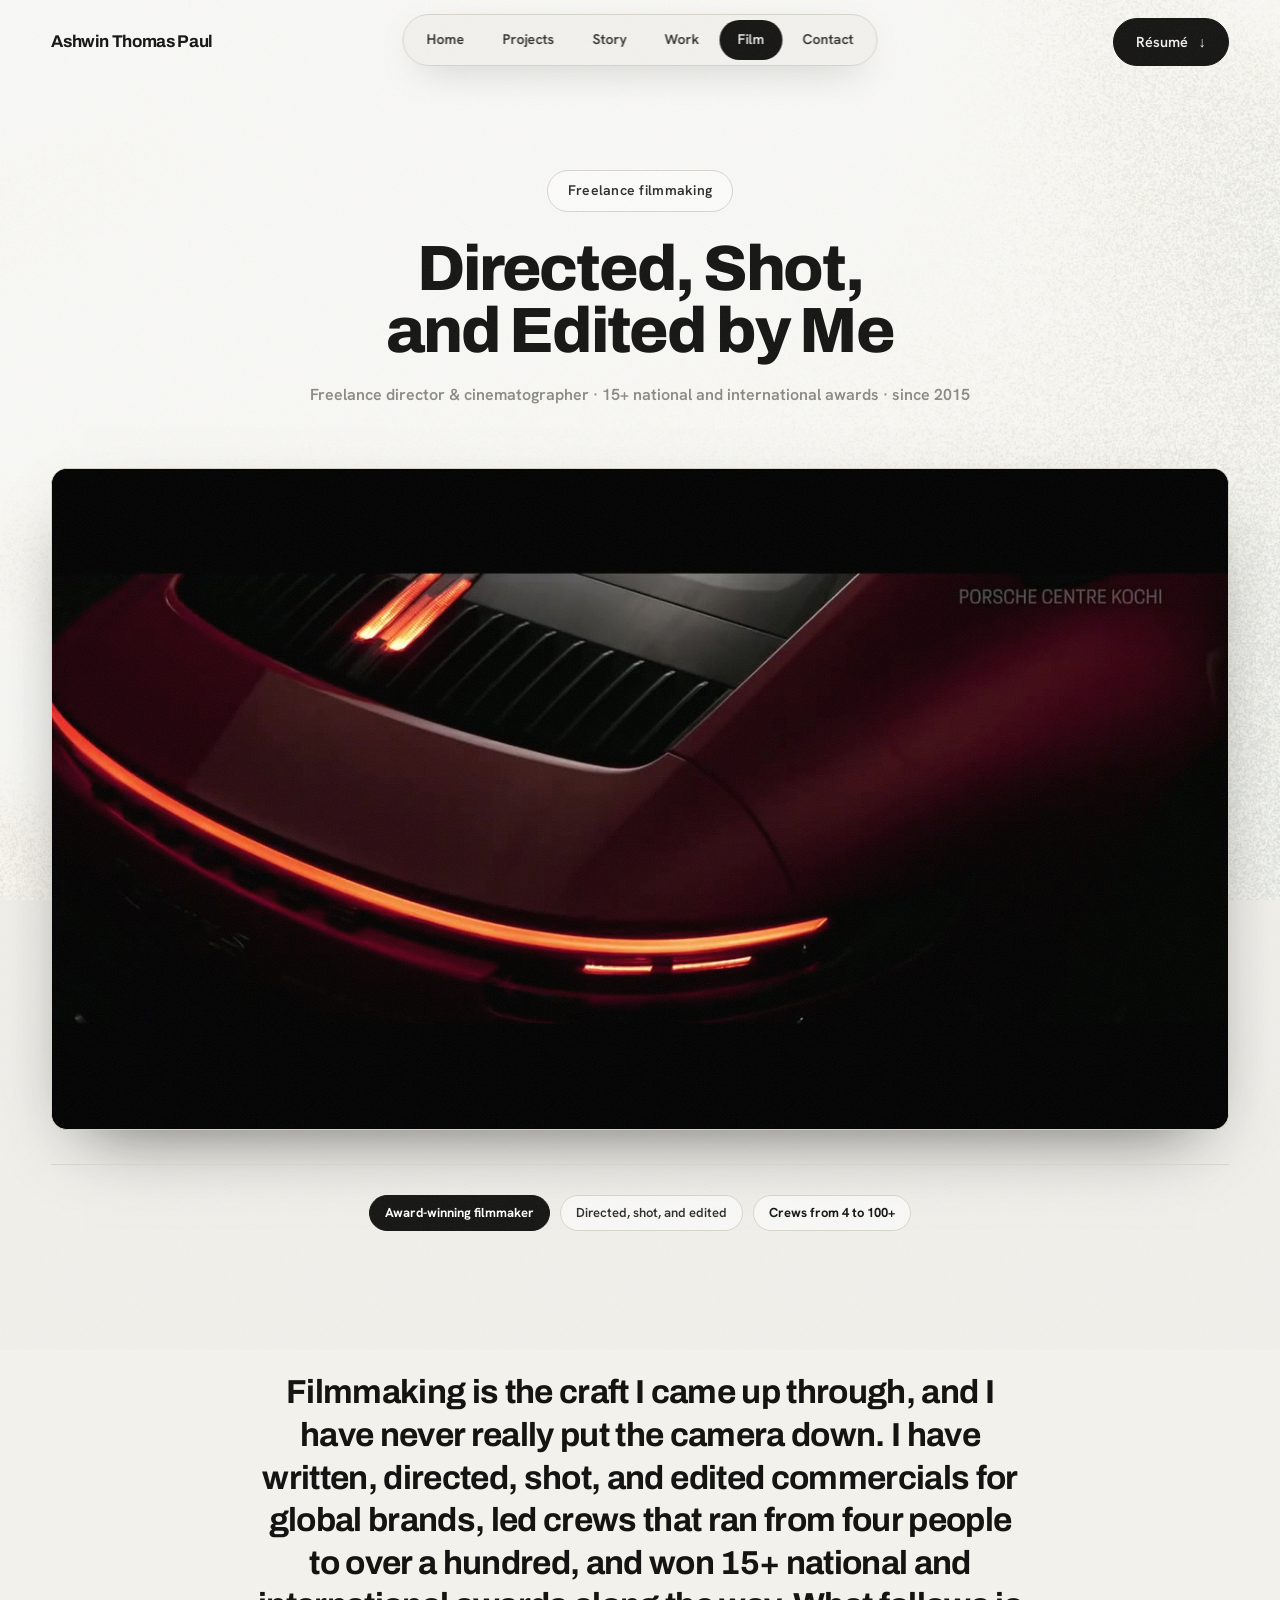
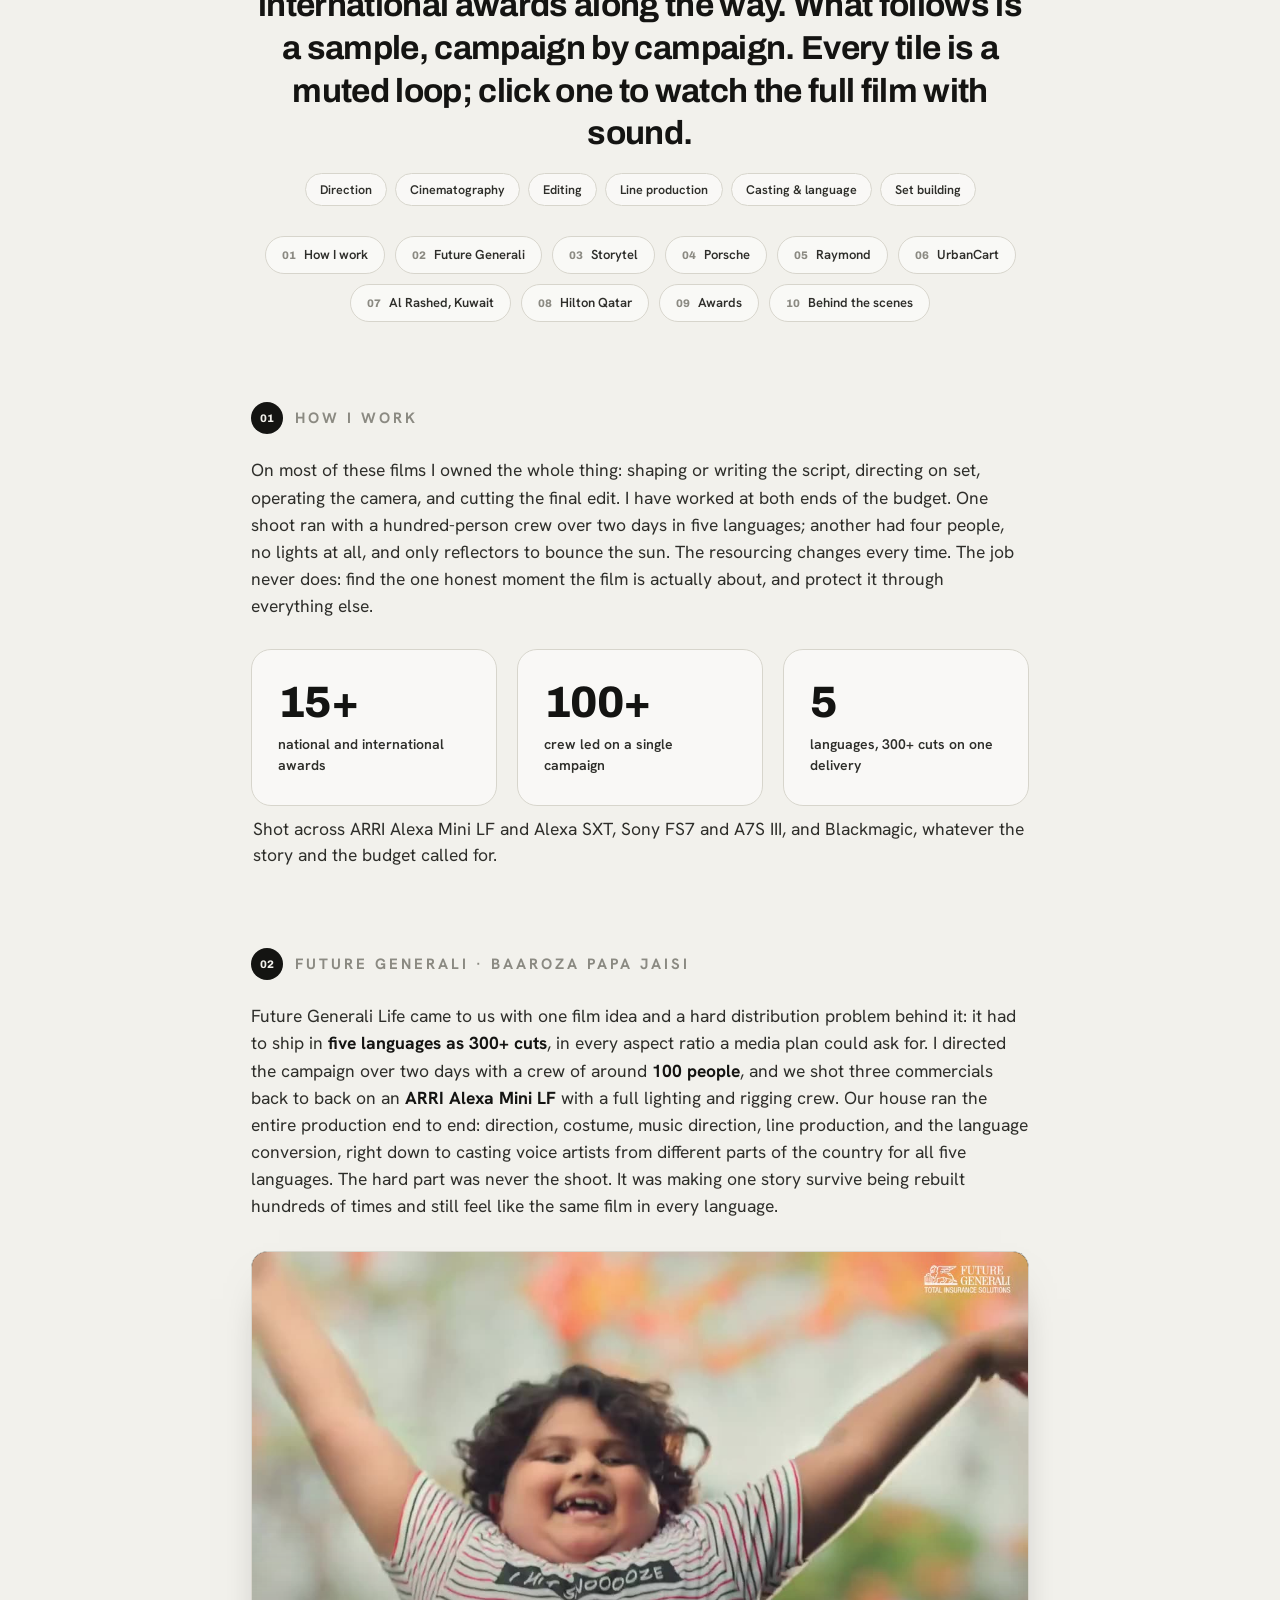
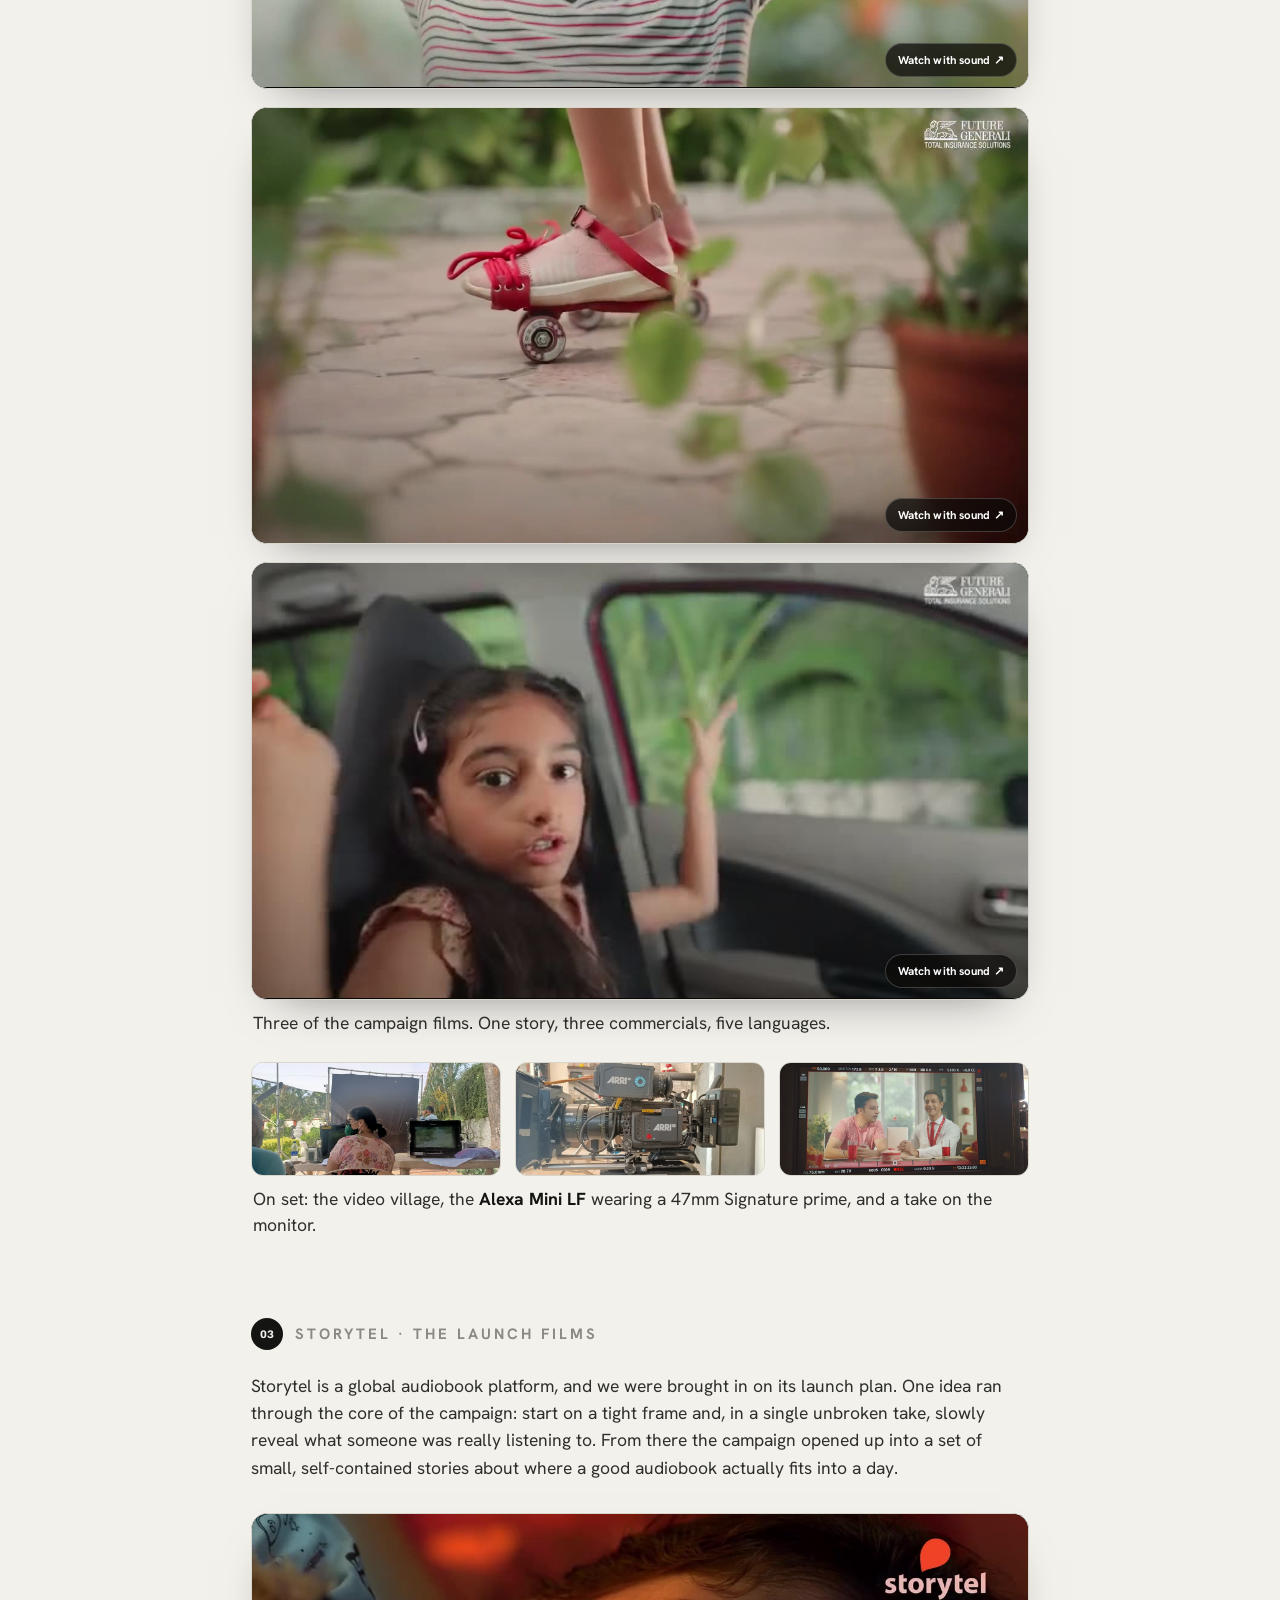
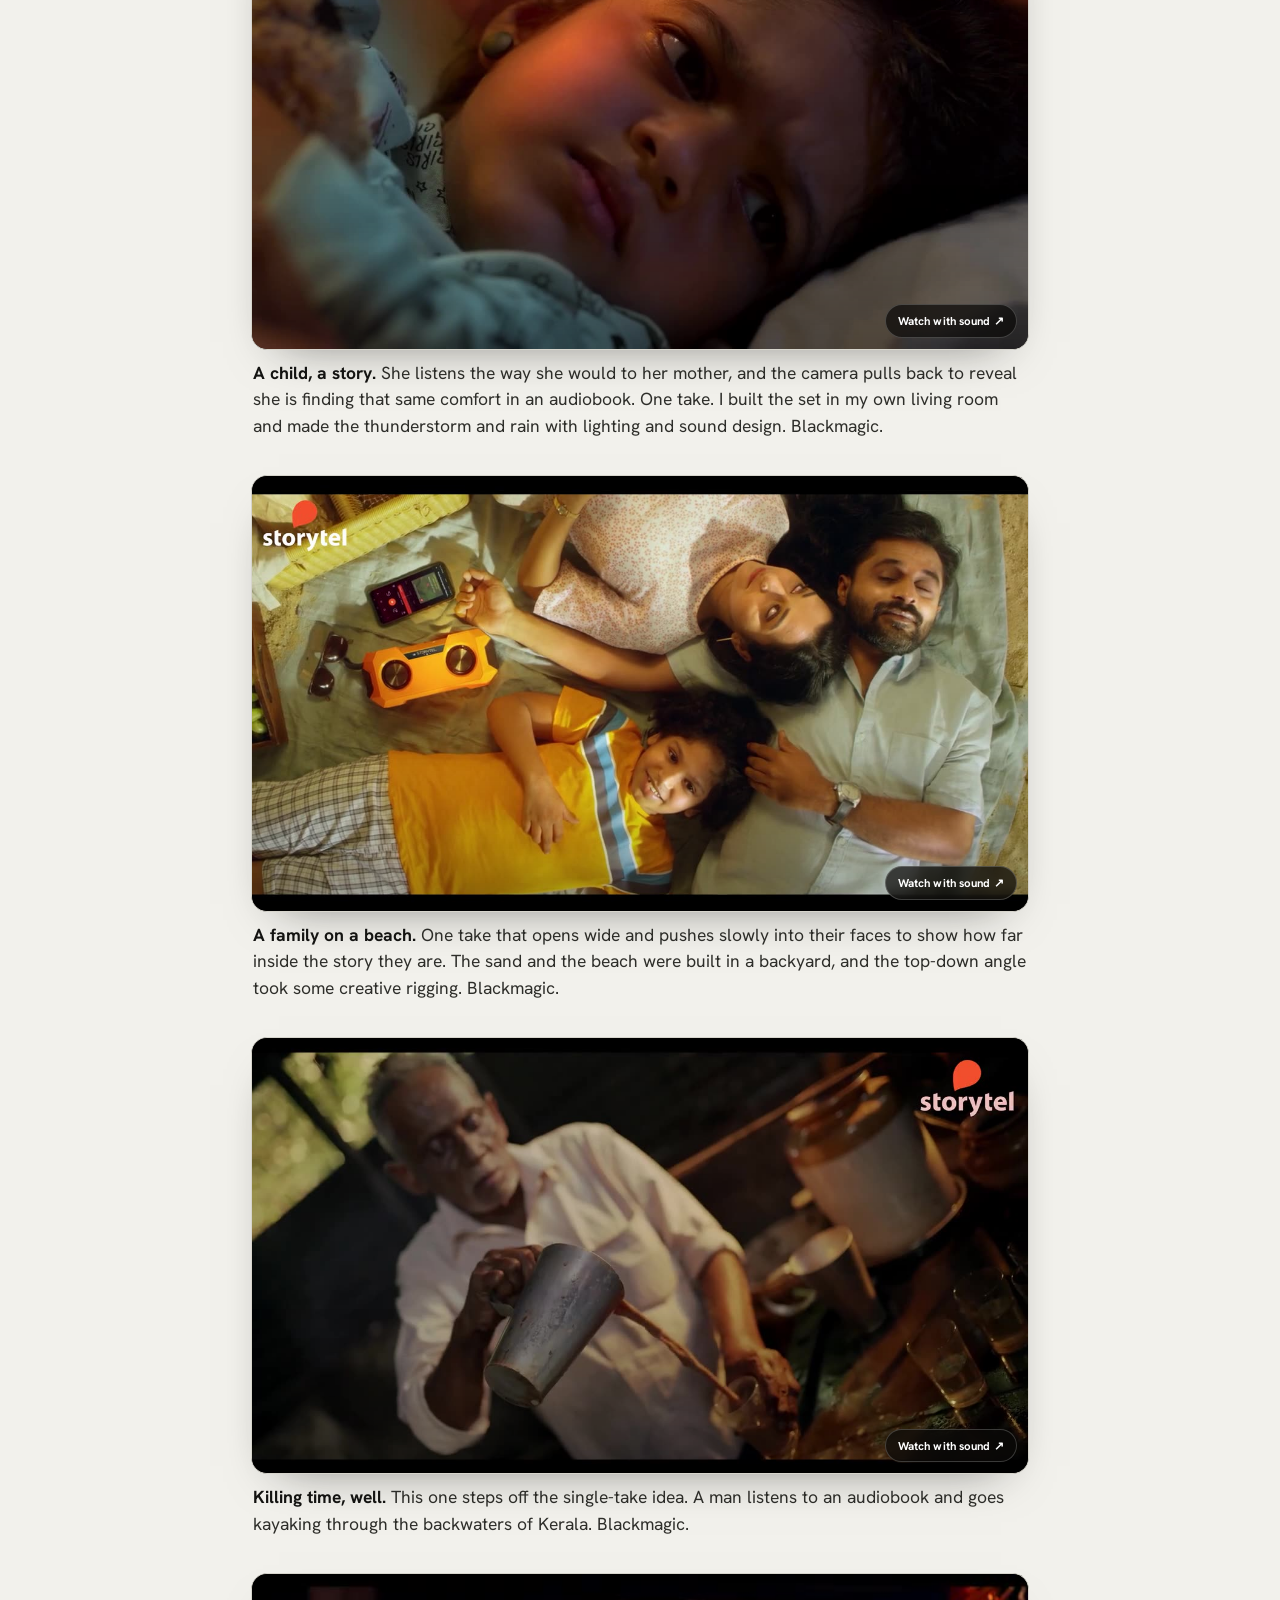
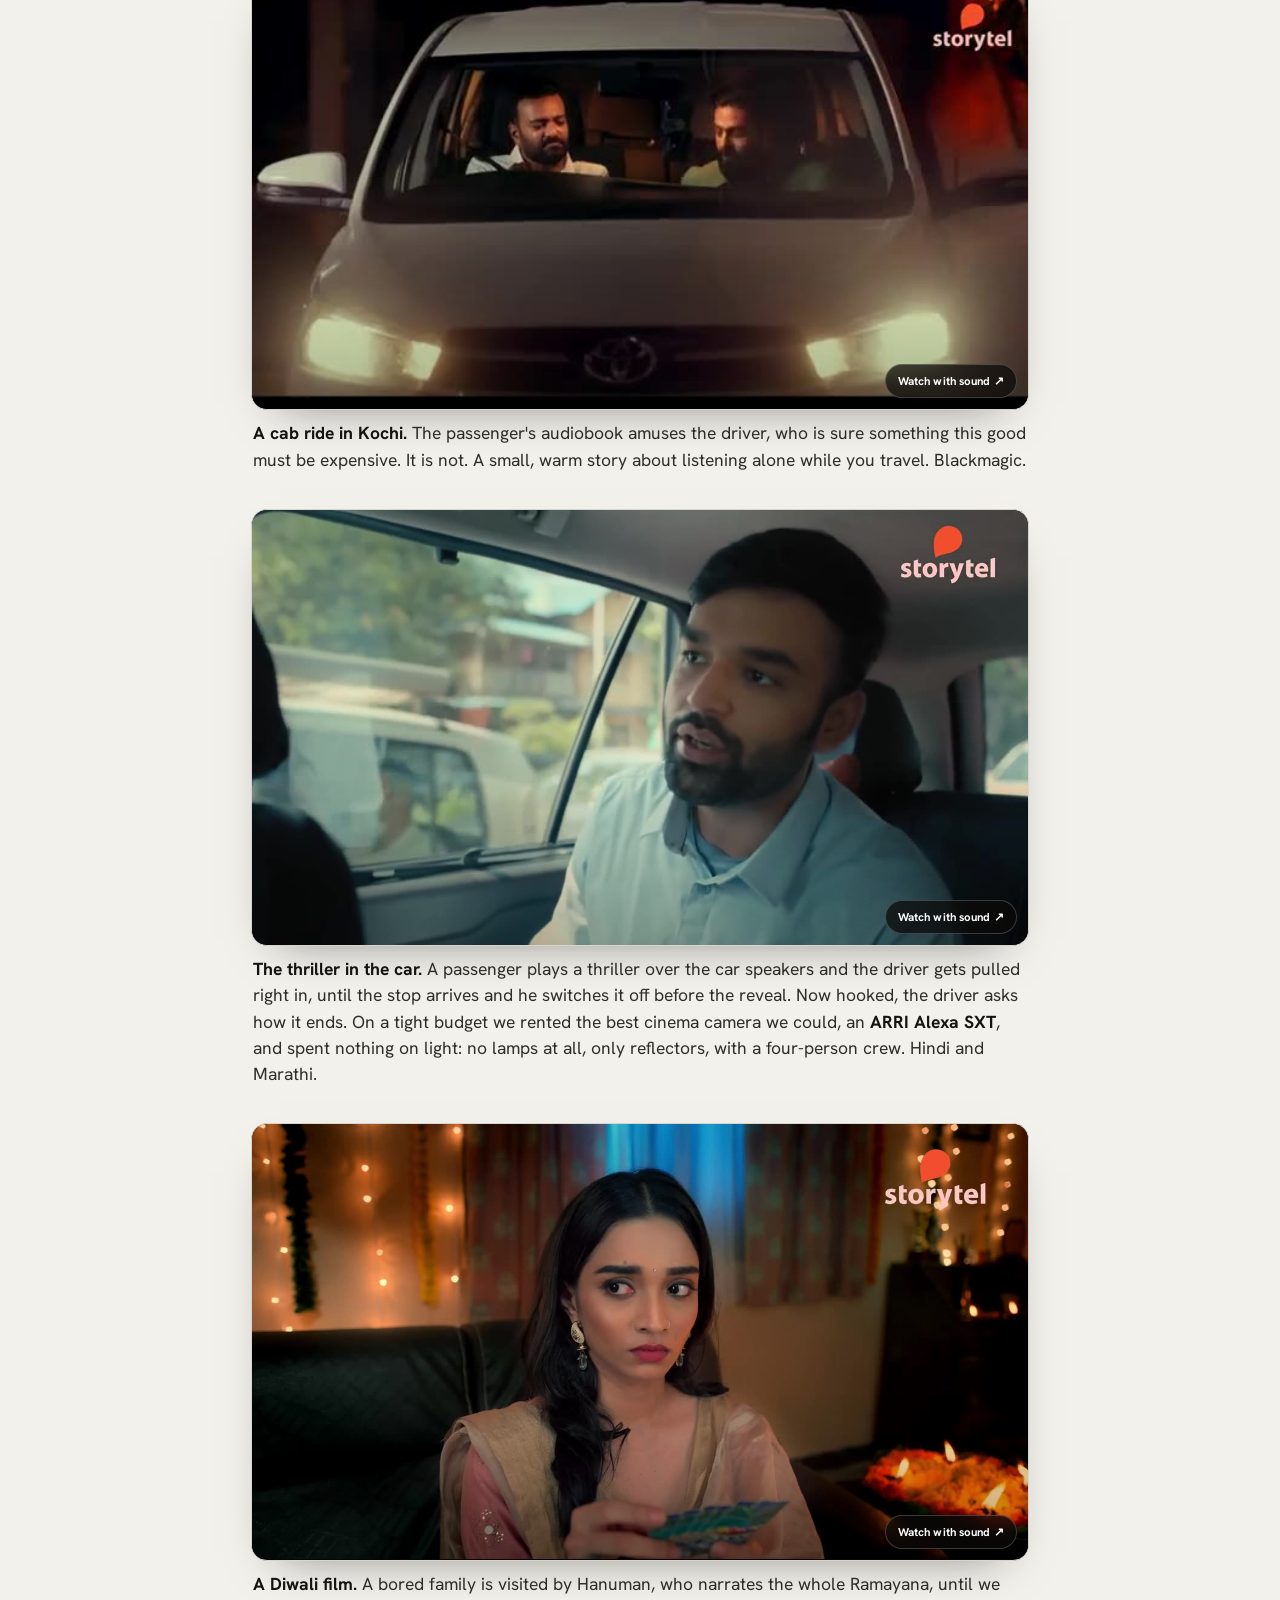
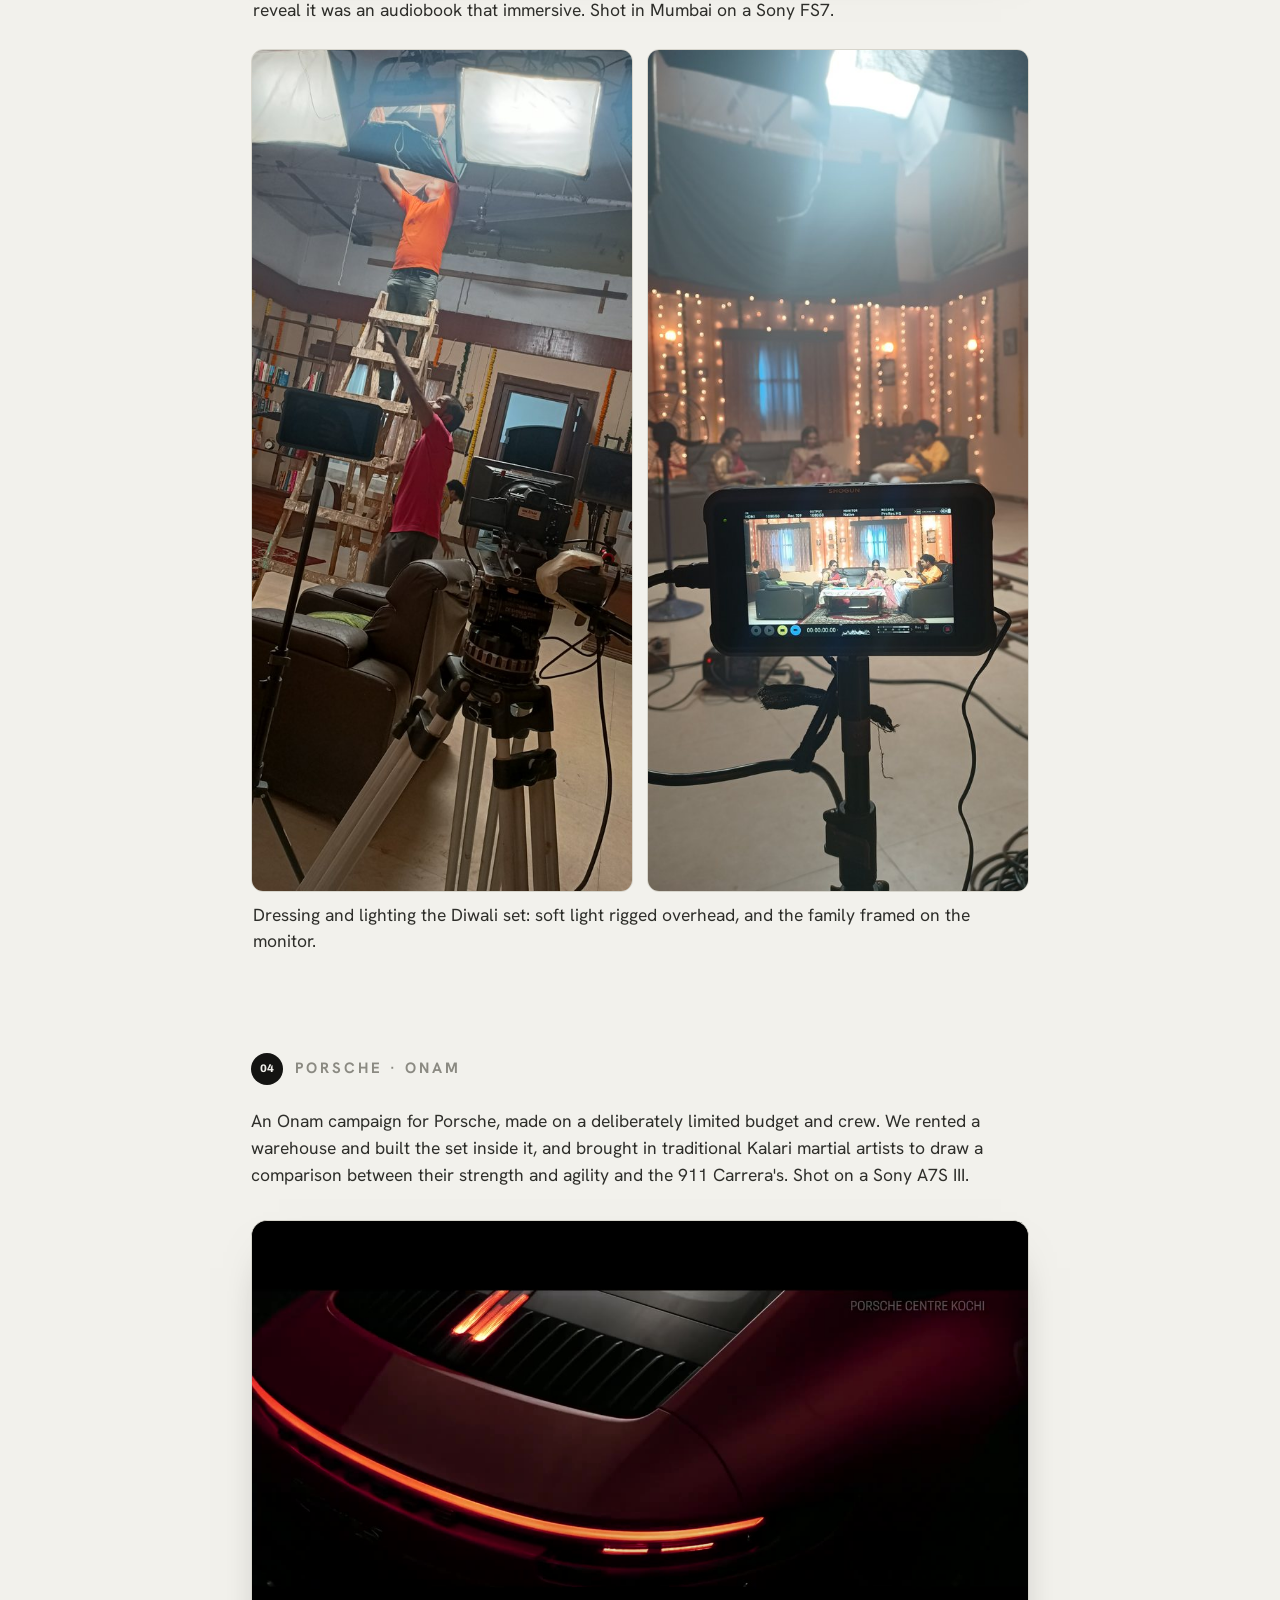
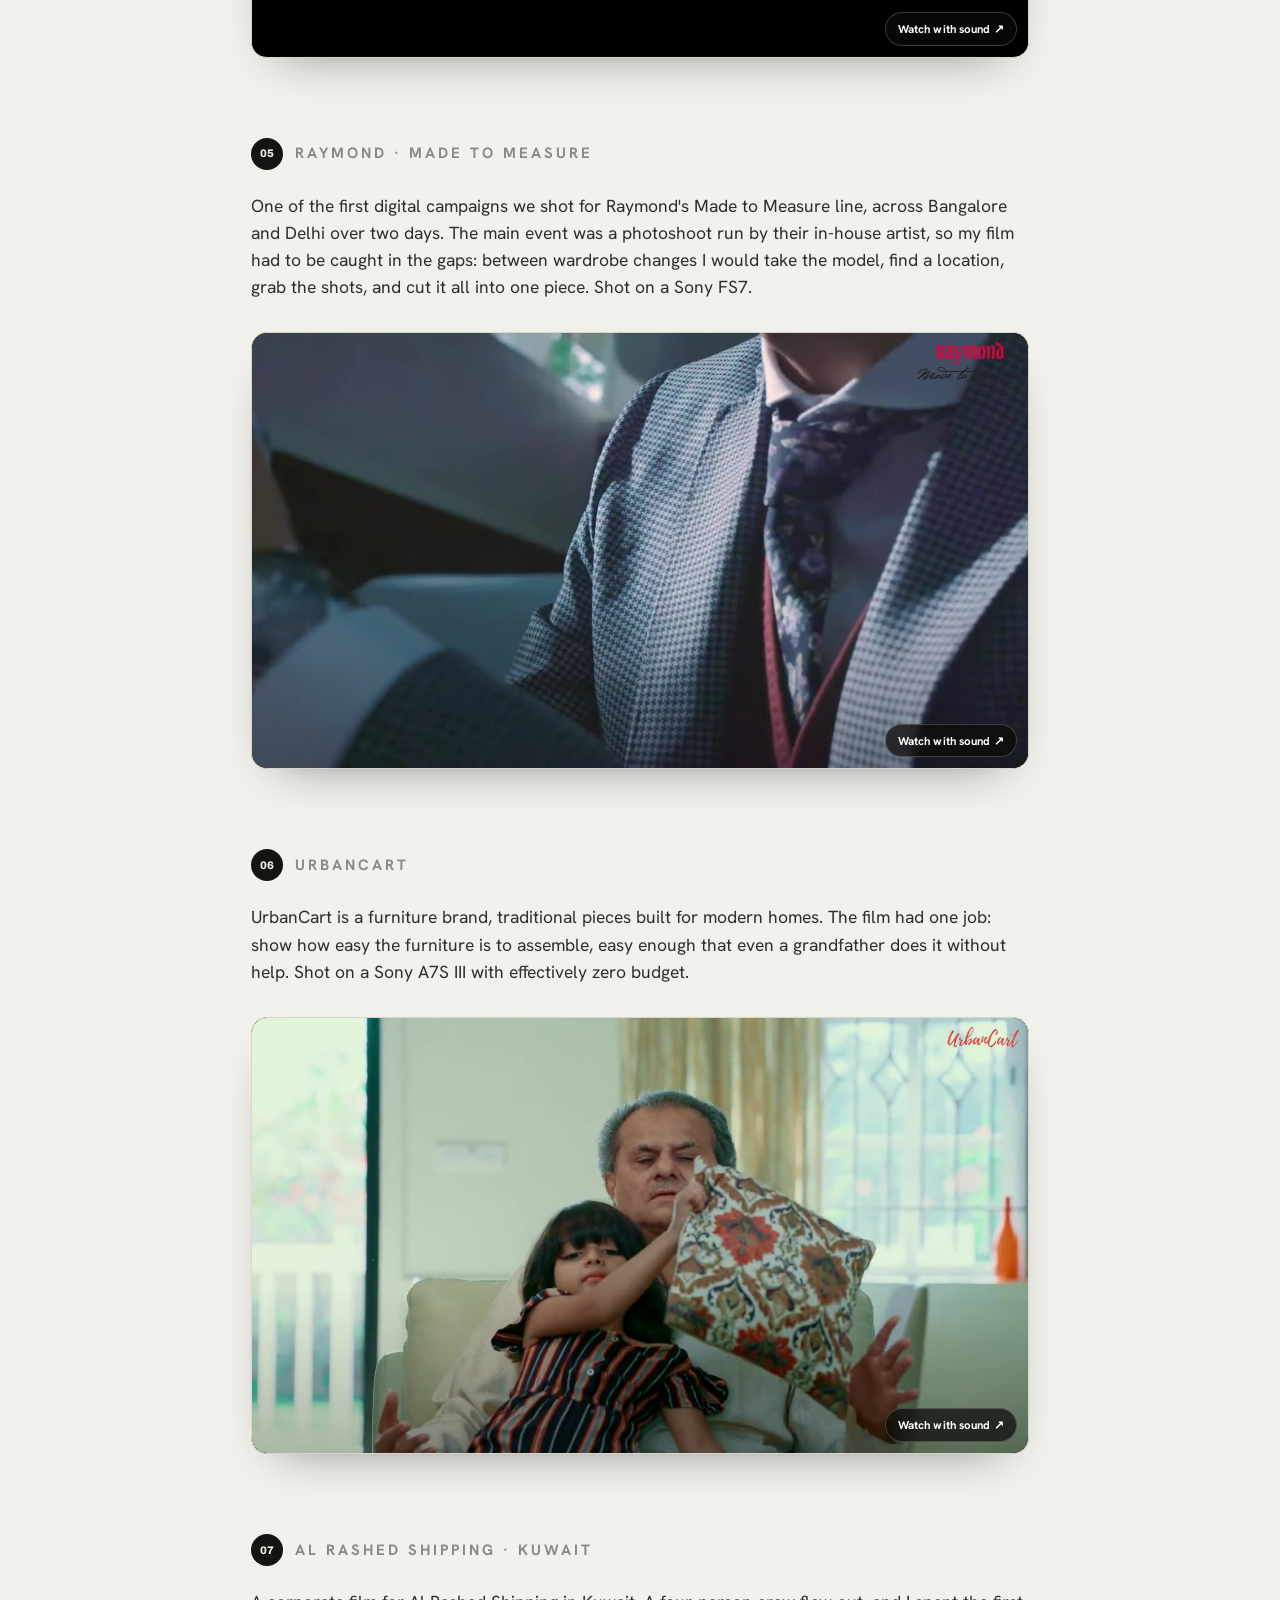
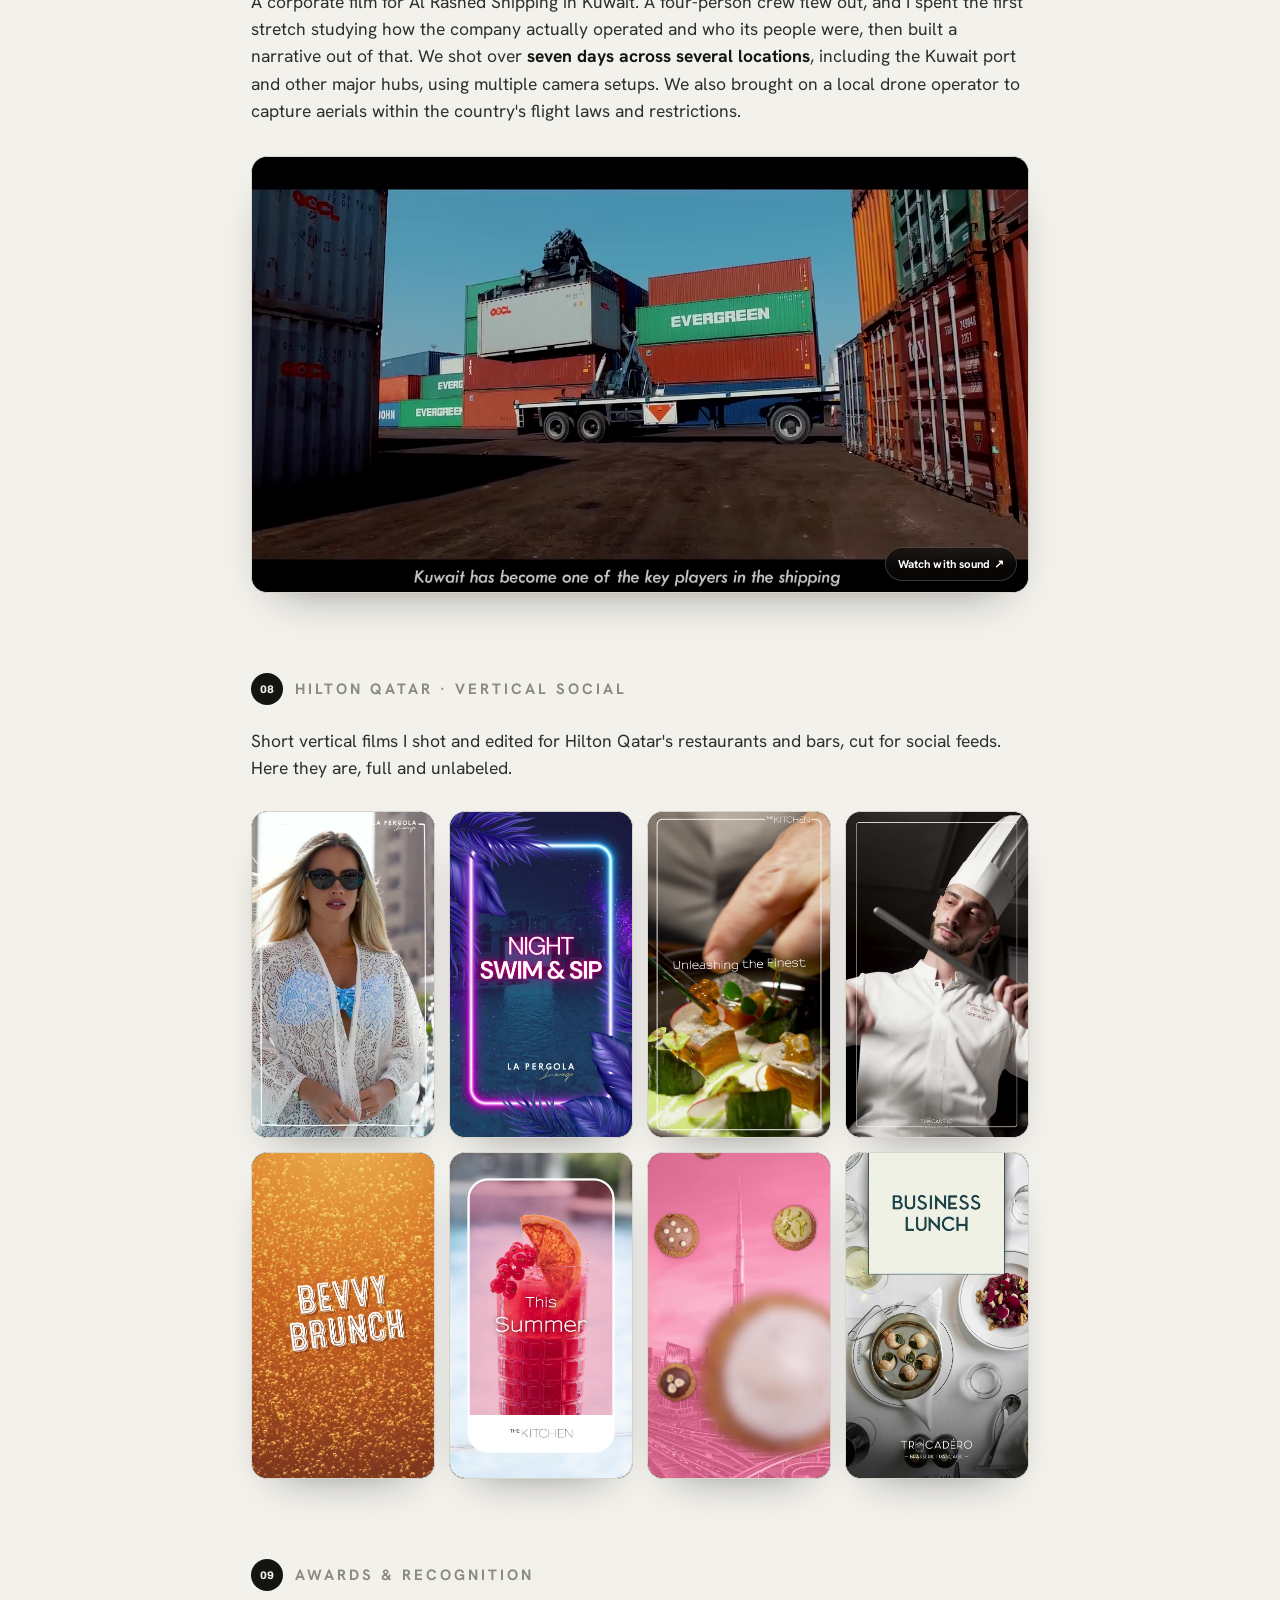
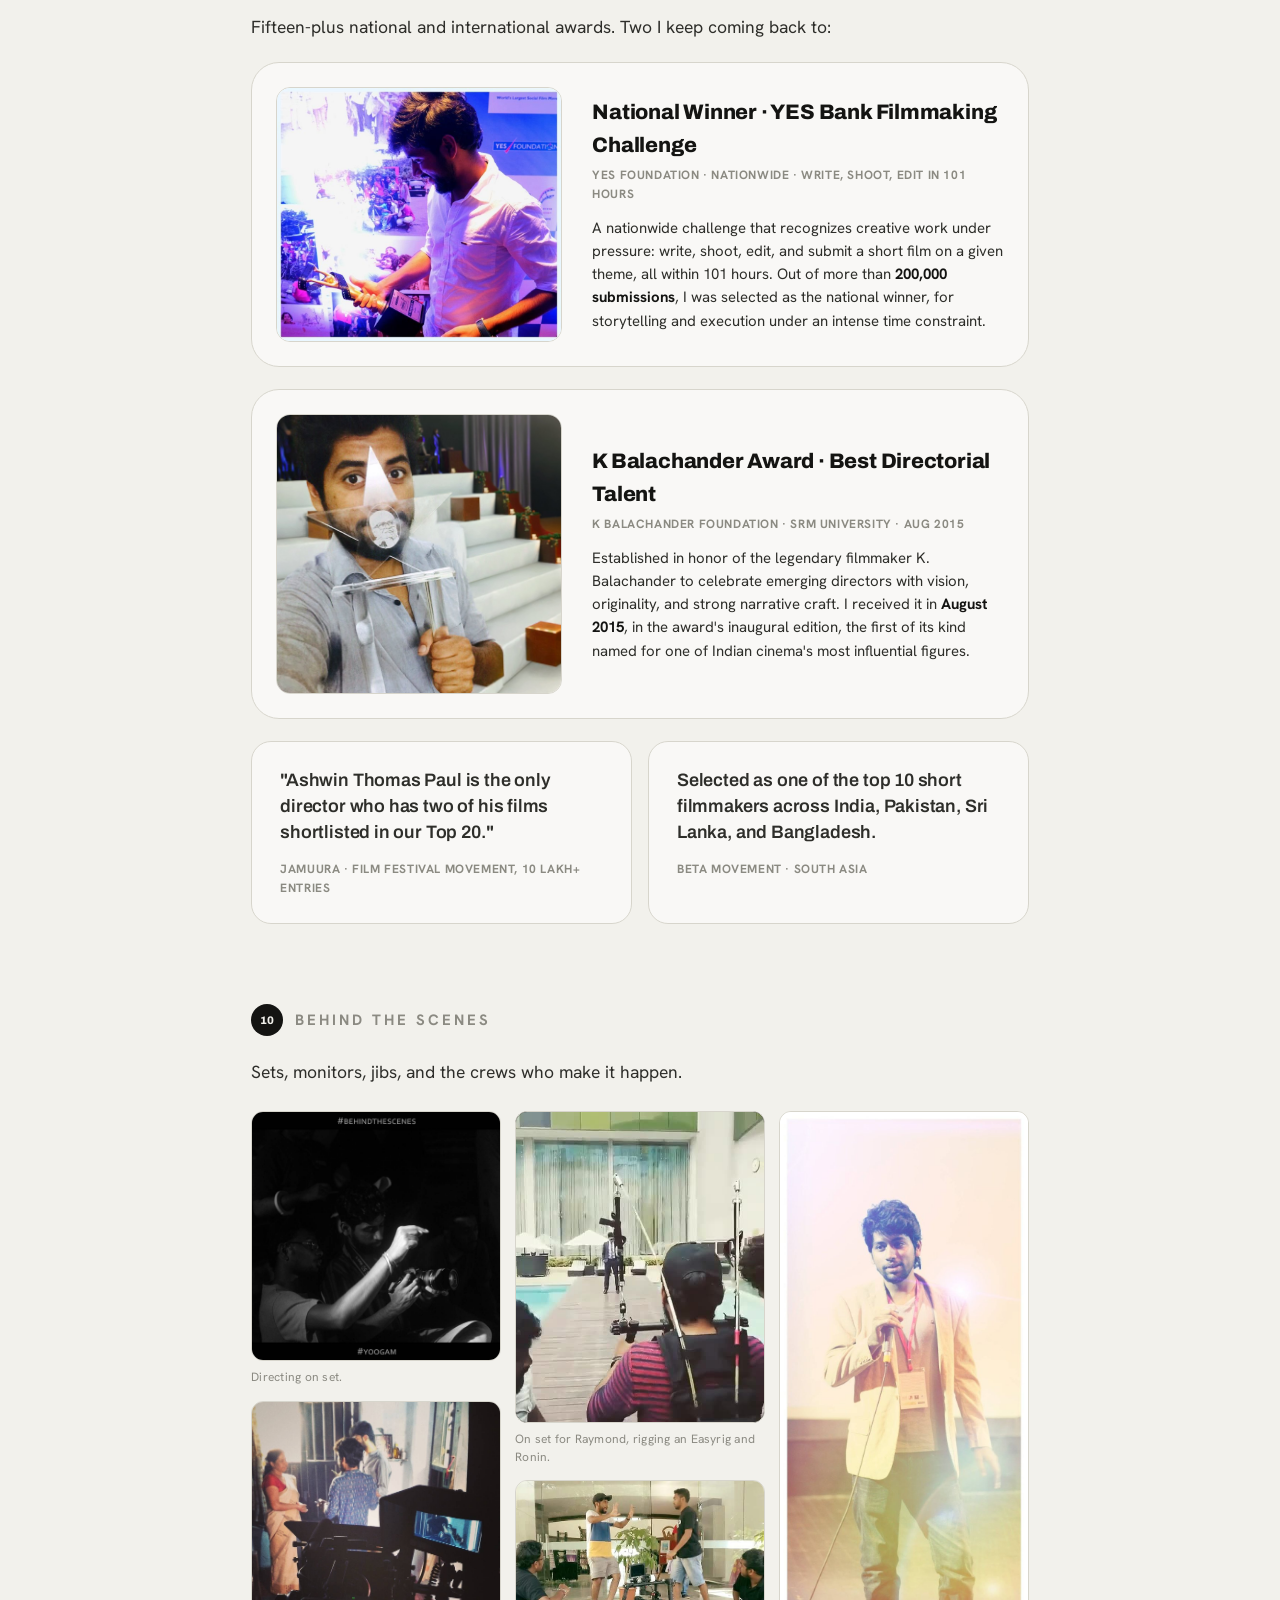
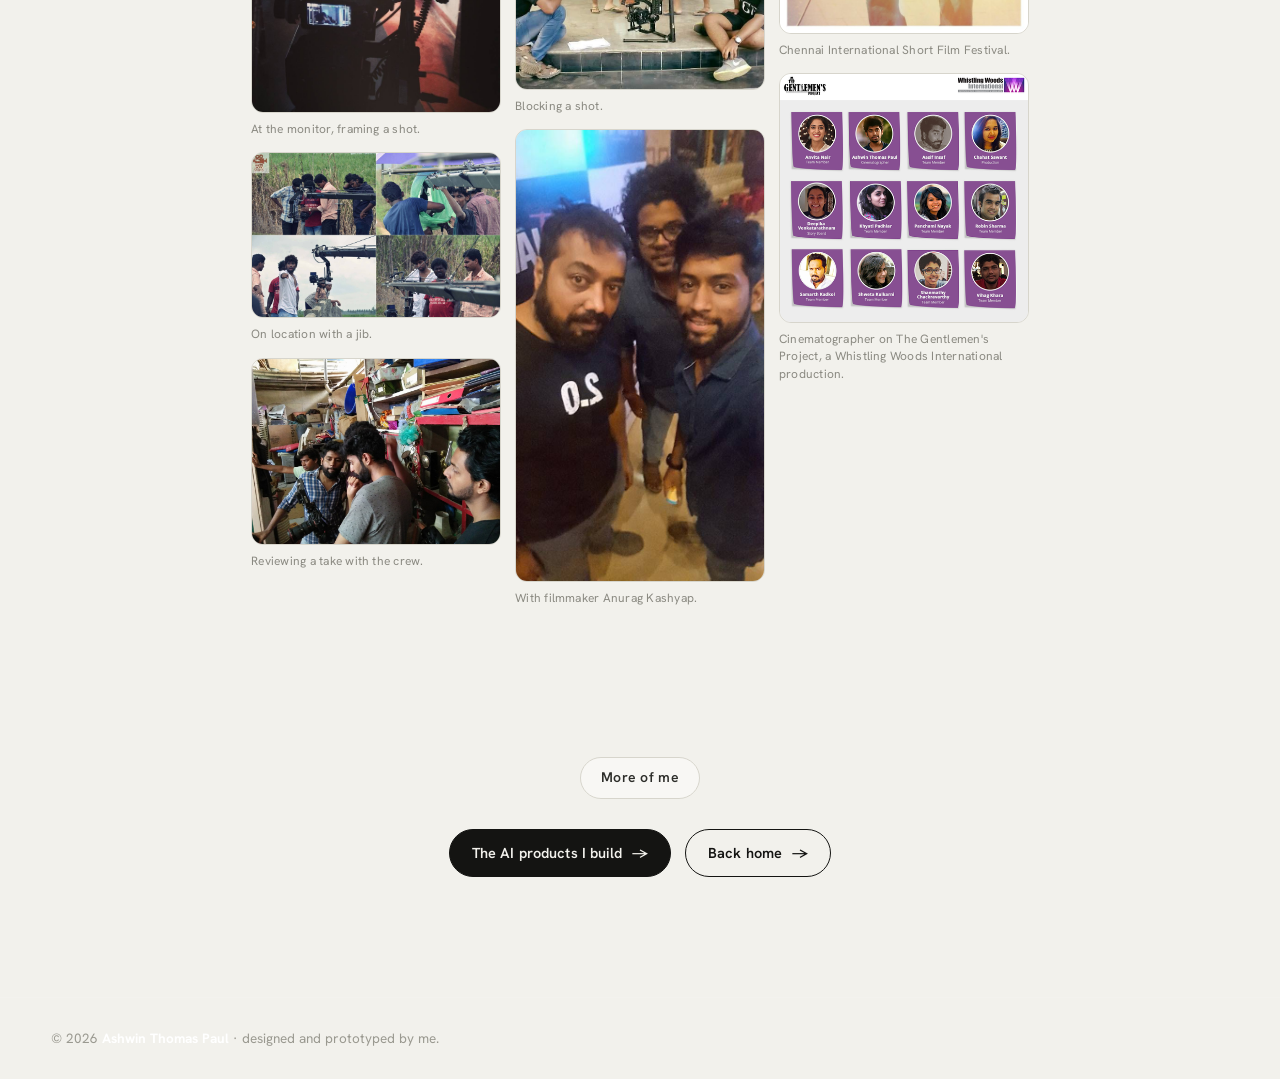
==== commit 31941ff2: "Hero: keep video 16:9 on short viewports; copy edits + resume filename - Compact hero stats card bel" ====
--- a/filmmaking.html
+++ b/filmmaking.html
@@ -27,7 +27,7 @@
     <a href="filmmaking.html" class="active">Film</a>
     <a href="index.html#contact">Contact</a>
   </nav>
-  <a class="btn btn-ink head-cta" href="assets/resume.pdf" download>Résumé <span class="arr">↓</span></a>
+  <a class="btn btn-ink head-cta" href="assets/resume.pdf" download="Ashwin Thomas Resume 2026.pdf">Résumé <span class="arr">↓</span></a>
 </header>
 
 <main>
--- a/css/style.css
+++ b/css/style.css
@@ -189,7 +189,9 @@
   min-width: 0;
 }
 /* the video's 16:9 is the anchor: it defines the row height everything else stretches to */
-.tile-video { aspect-ratio: 16 / 9; }
+.tile-video { aspect-ratio: 16 / 9; width: 100%; }
+/* width pinned to the grid track: when a short viewport makes the stats card the
+   tallest item, the stretched row height must never re-derive a wider video tile */
 /* absolute-fill media so intrinsic sizes never inflate the grid rows */
 .tile-video video { position: absolute; inset: 0; width: 100%; height: 100%; object-fit: cover; }
 /* annotation: bold label, then the arrow's tail picks up right where the text ends,
@@ -233,6 +235,19 @@
   font-size: clamp(30px, 3.1vw, 46px); line-height: 1; color: #fff;
 }
 .tile-stat span { font-size: 12px; line-height: 1.45; color: var(--mute-on-ink); max-width: 34ch; }
+/* short viewports: compact the stats card so it stays shorter than the video's
+   16:9, letting the video define the row and fill its tile with no crop or bars.
+   Placed AFTER the base .tile-stat rules so these win in source order. */
+@media (max-height: 820px) {
+  .tile-stat > div { padding: 6px 18px; gap: 2px; }
+  .tile-stat b { font-size: clamp(22px, 2vw, 34px); }
+  .tile-stat span { font-size: 10.5px; line-height: 1.28; }
+}
+@media (max-height: 700px) {
+  .tile-stat > div { padding: 4px 16px; }
+  .tile-stat b { font-size: clamp(19px, 1.7vw, 26px); }
+  .tile-stat span { font-size: 9.5px; line-height: 1.22; }
+}
 /* video sound toggle */
 .vol {
   position: absolute; right: 14px; bottom: 14px;
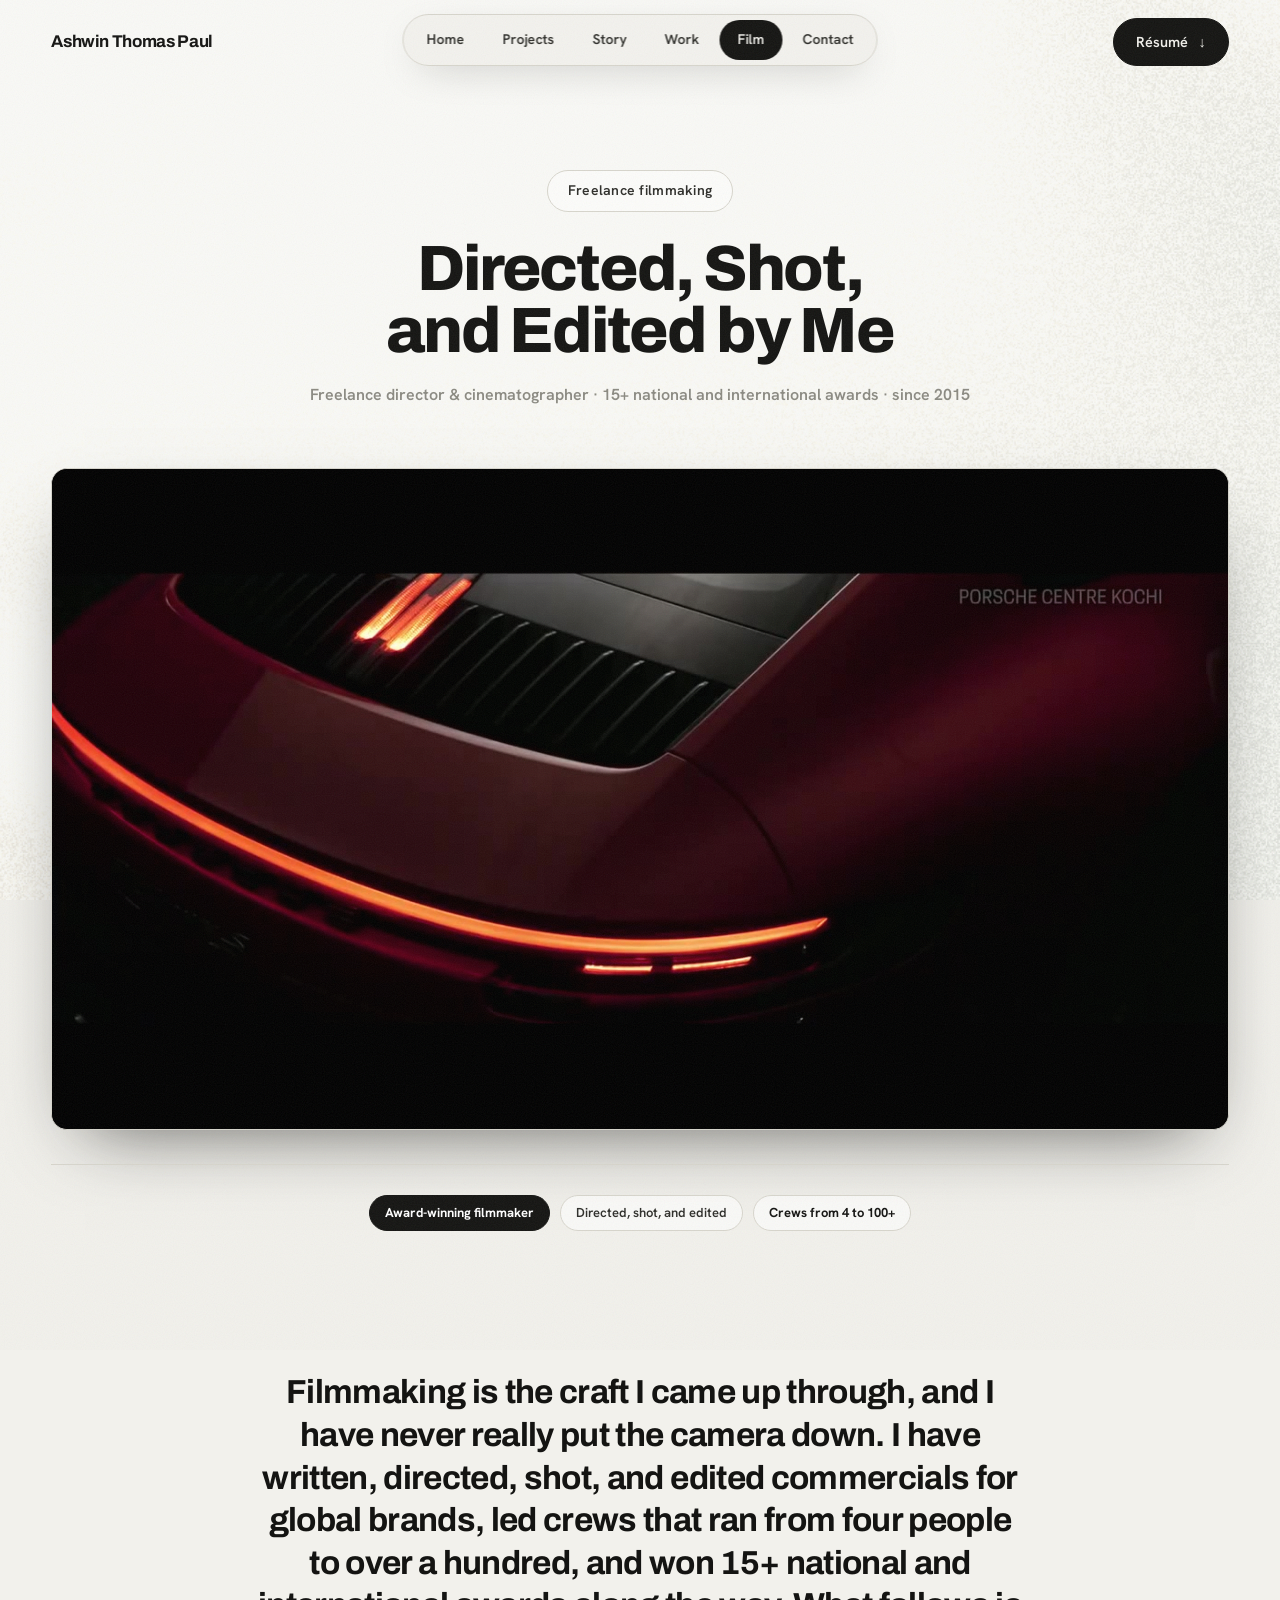
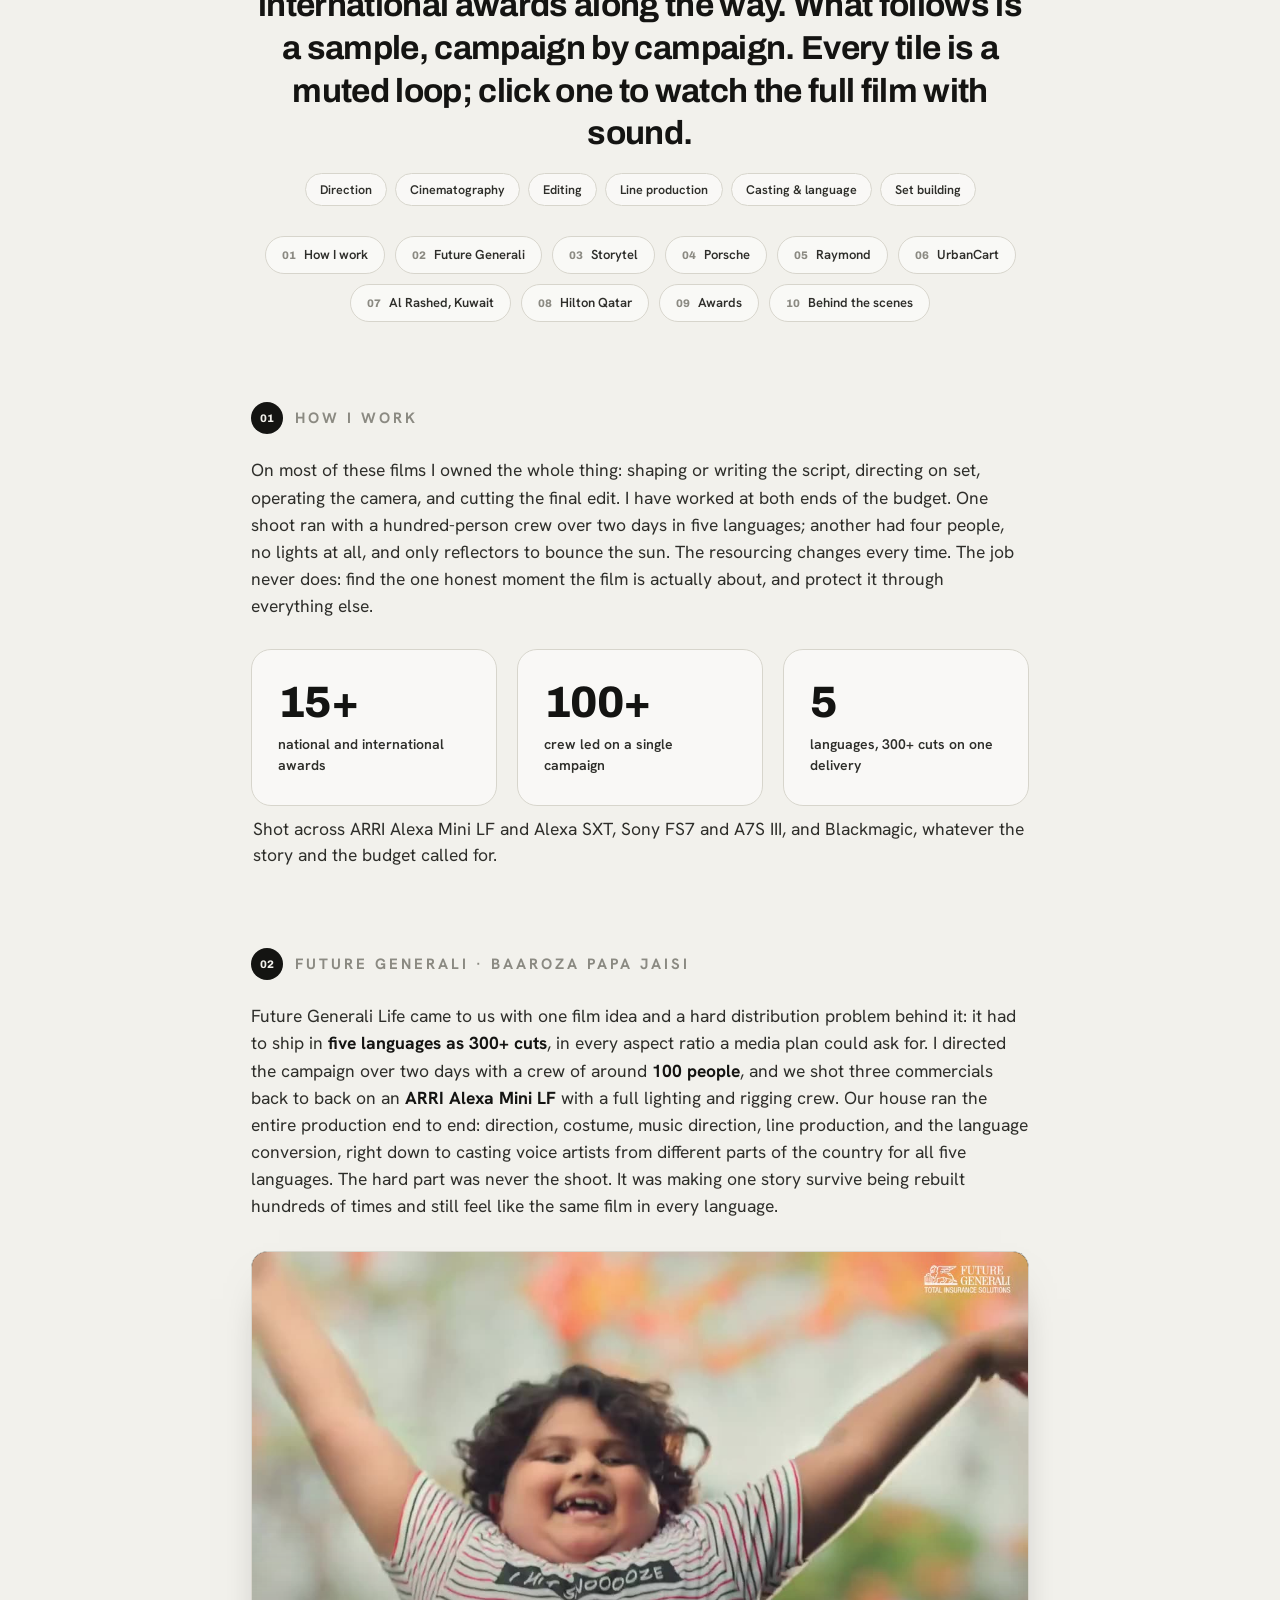
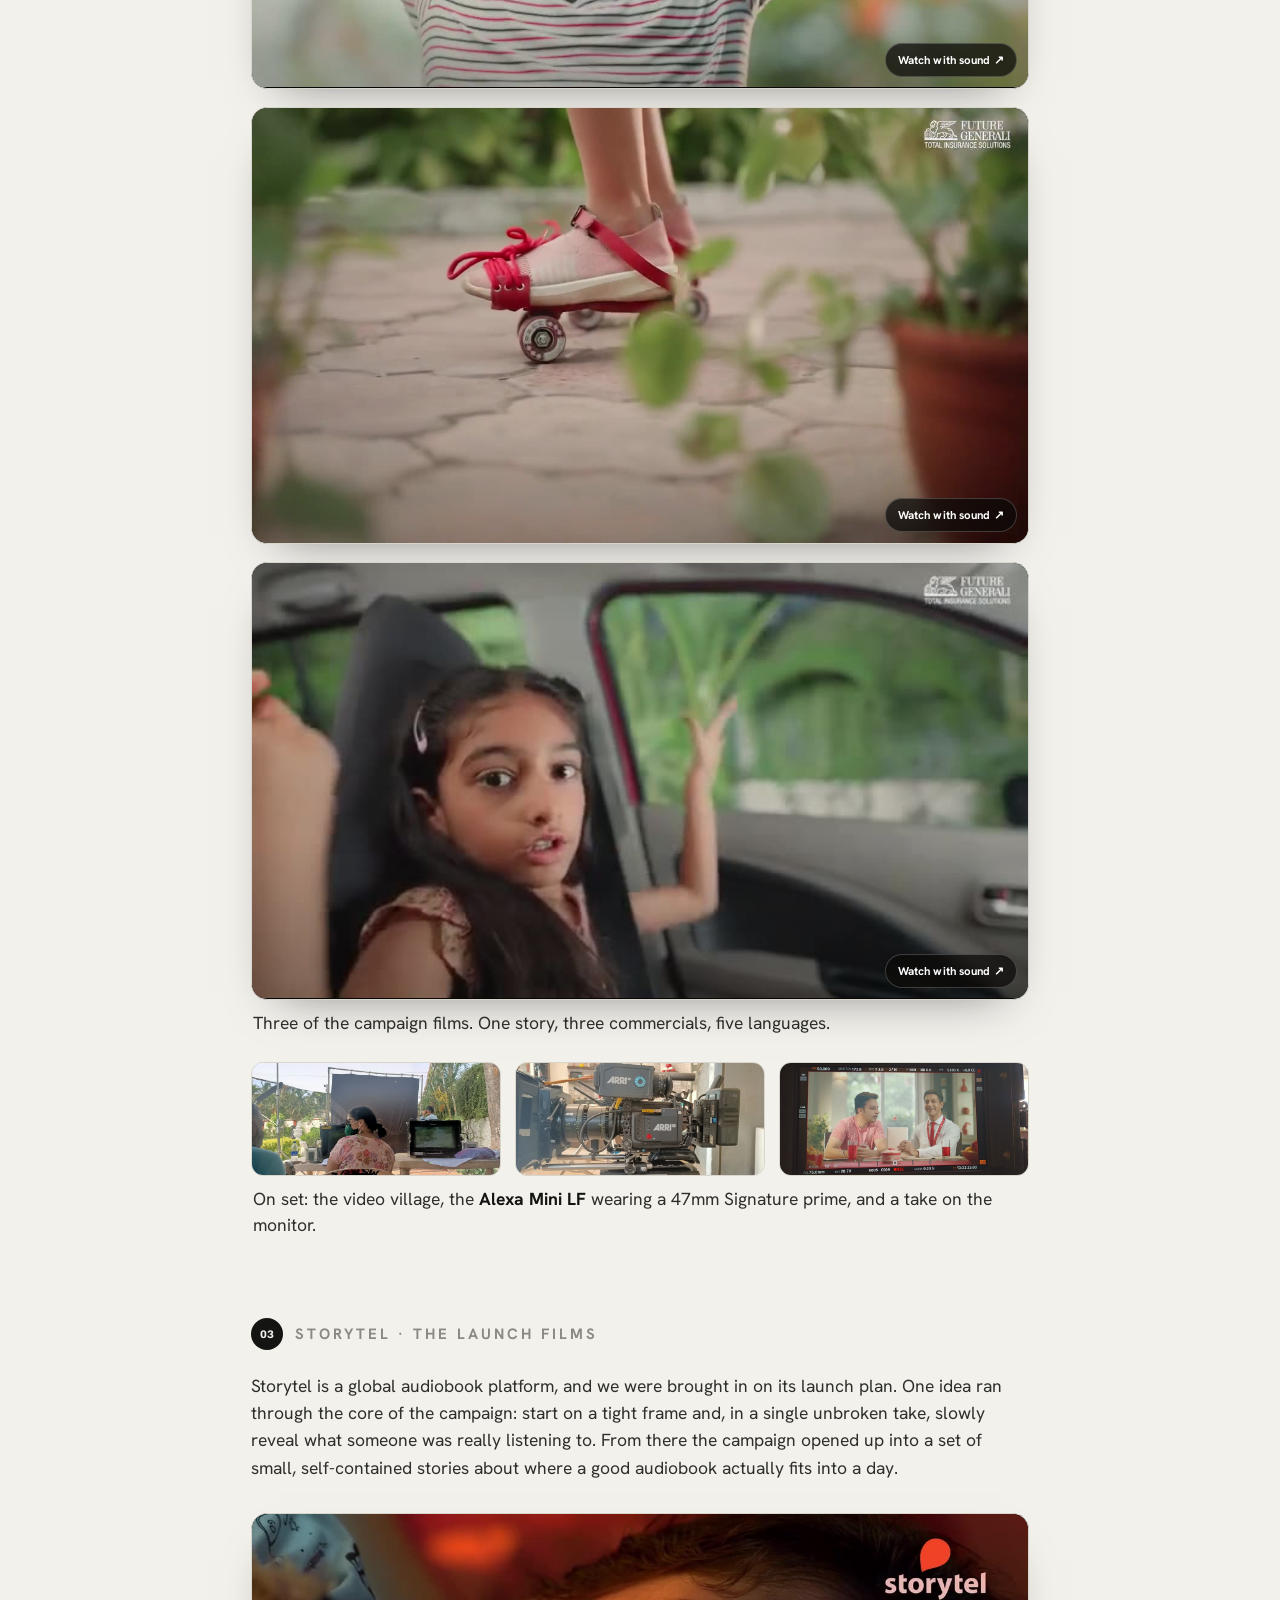
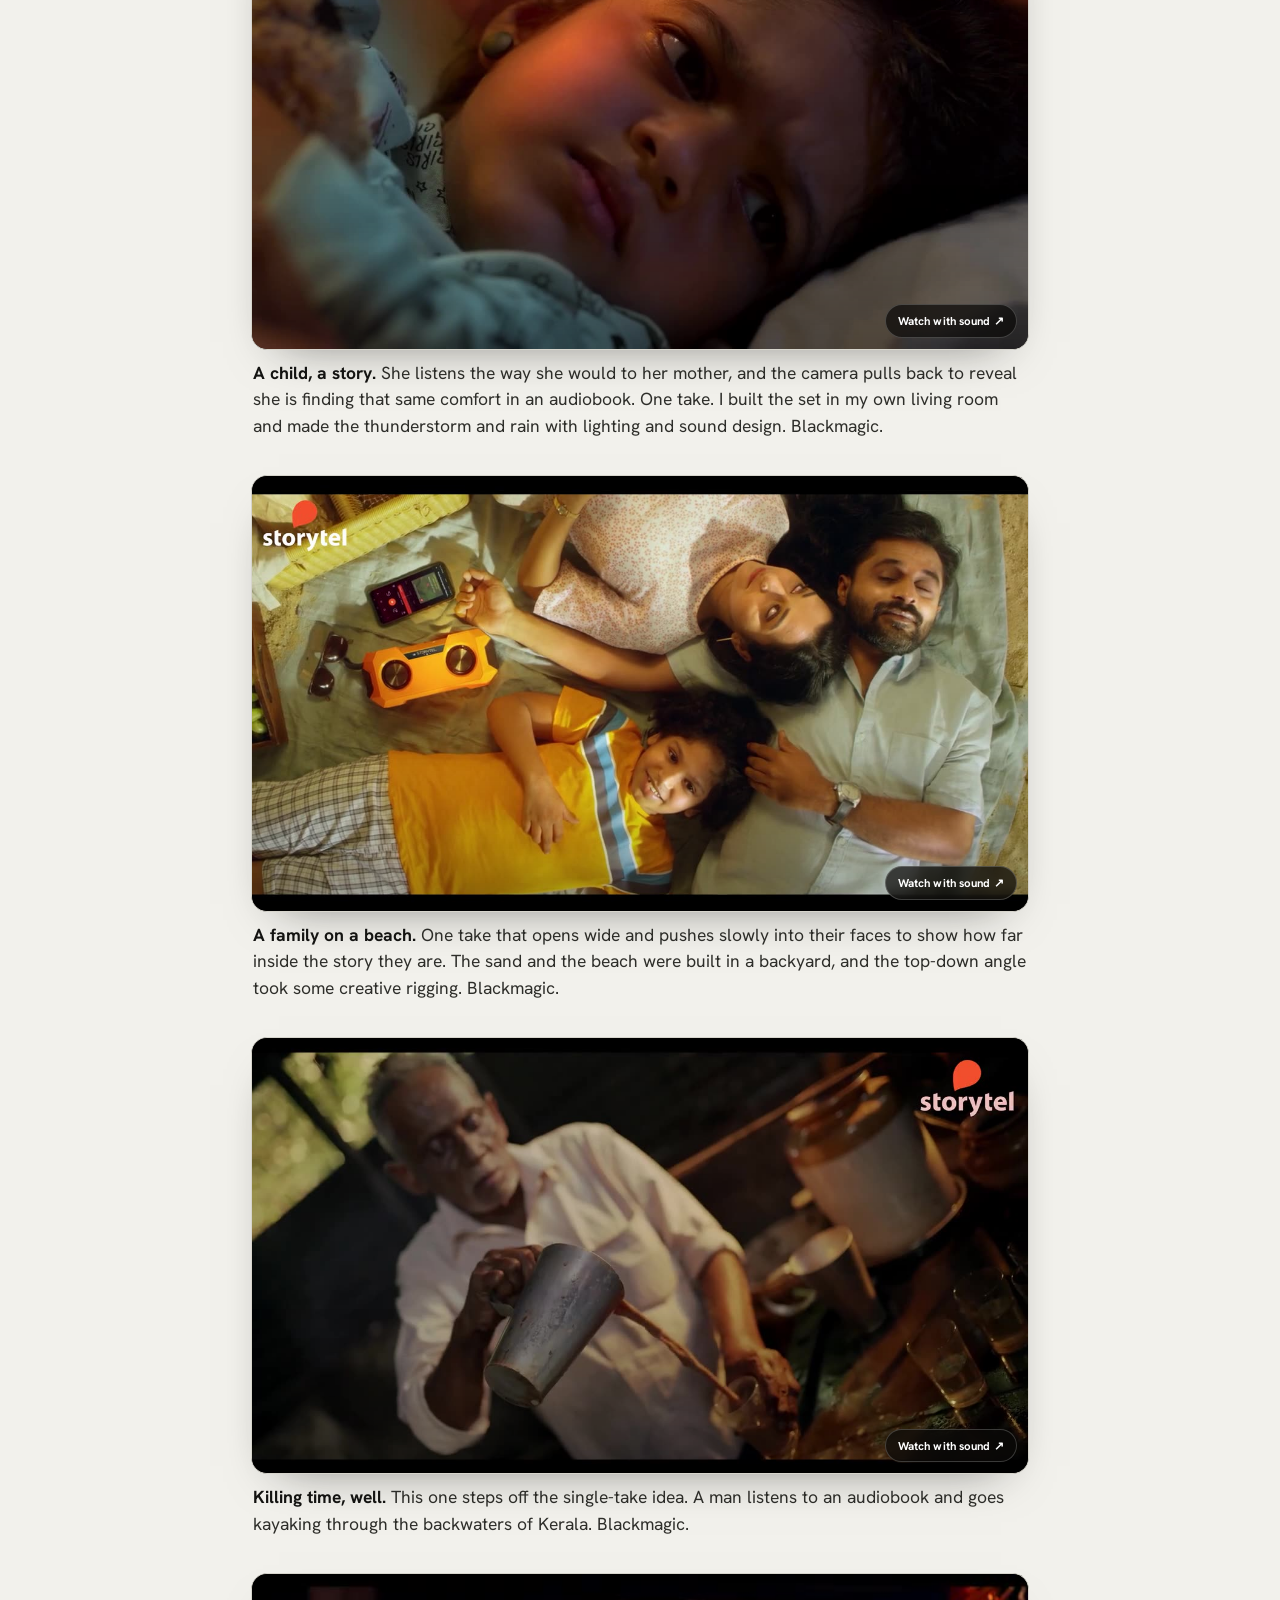
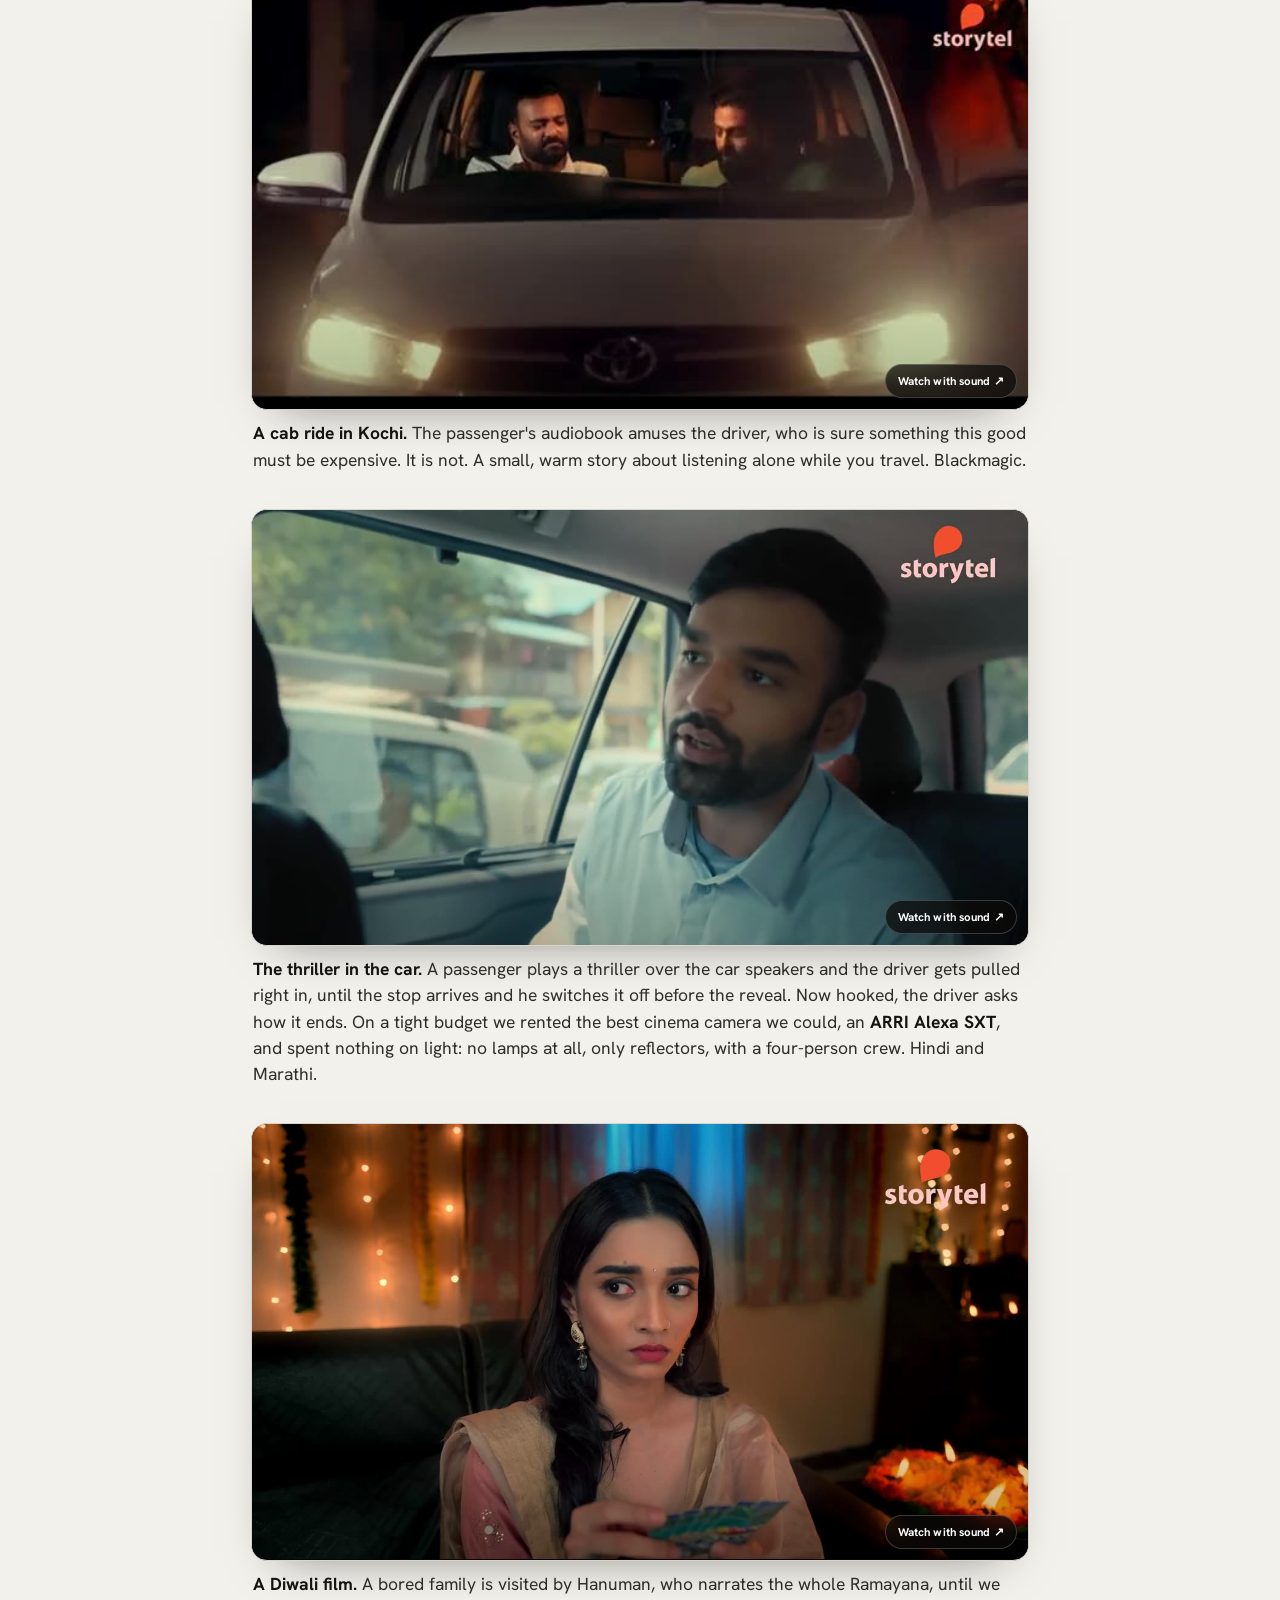
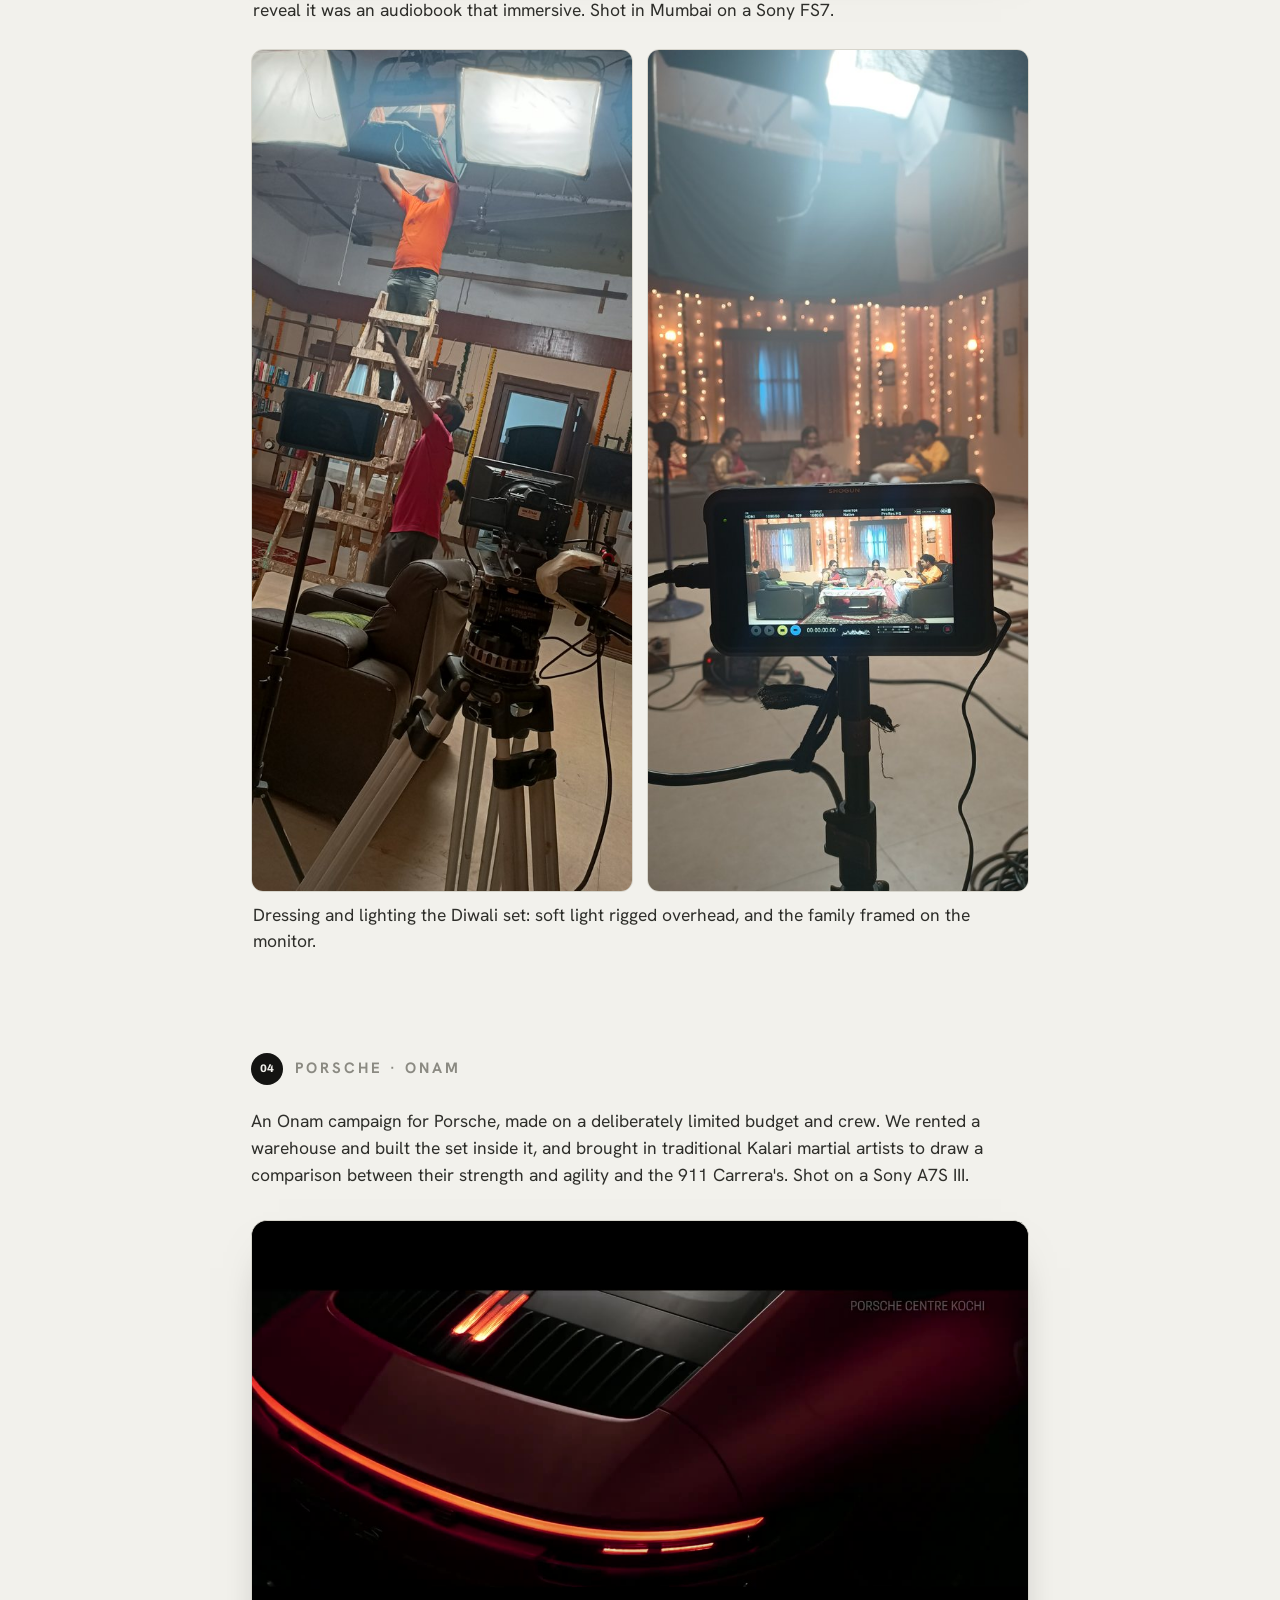
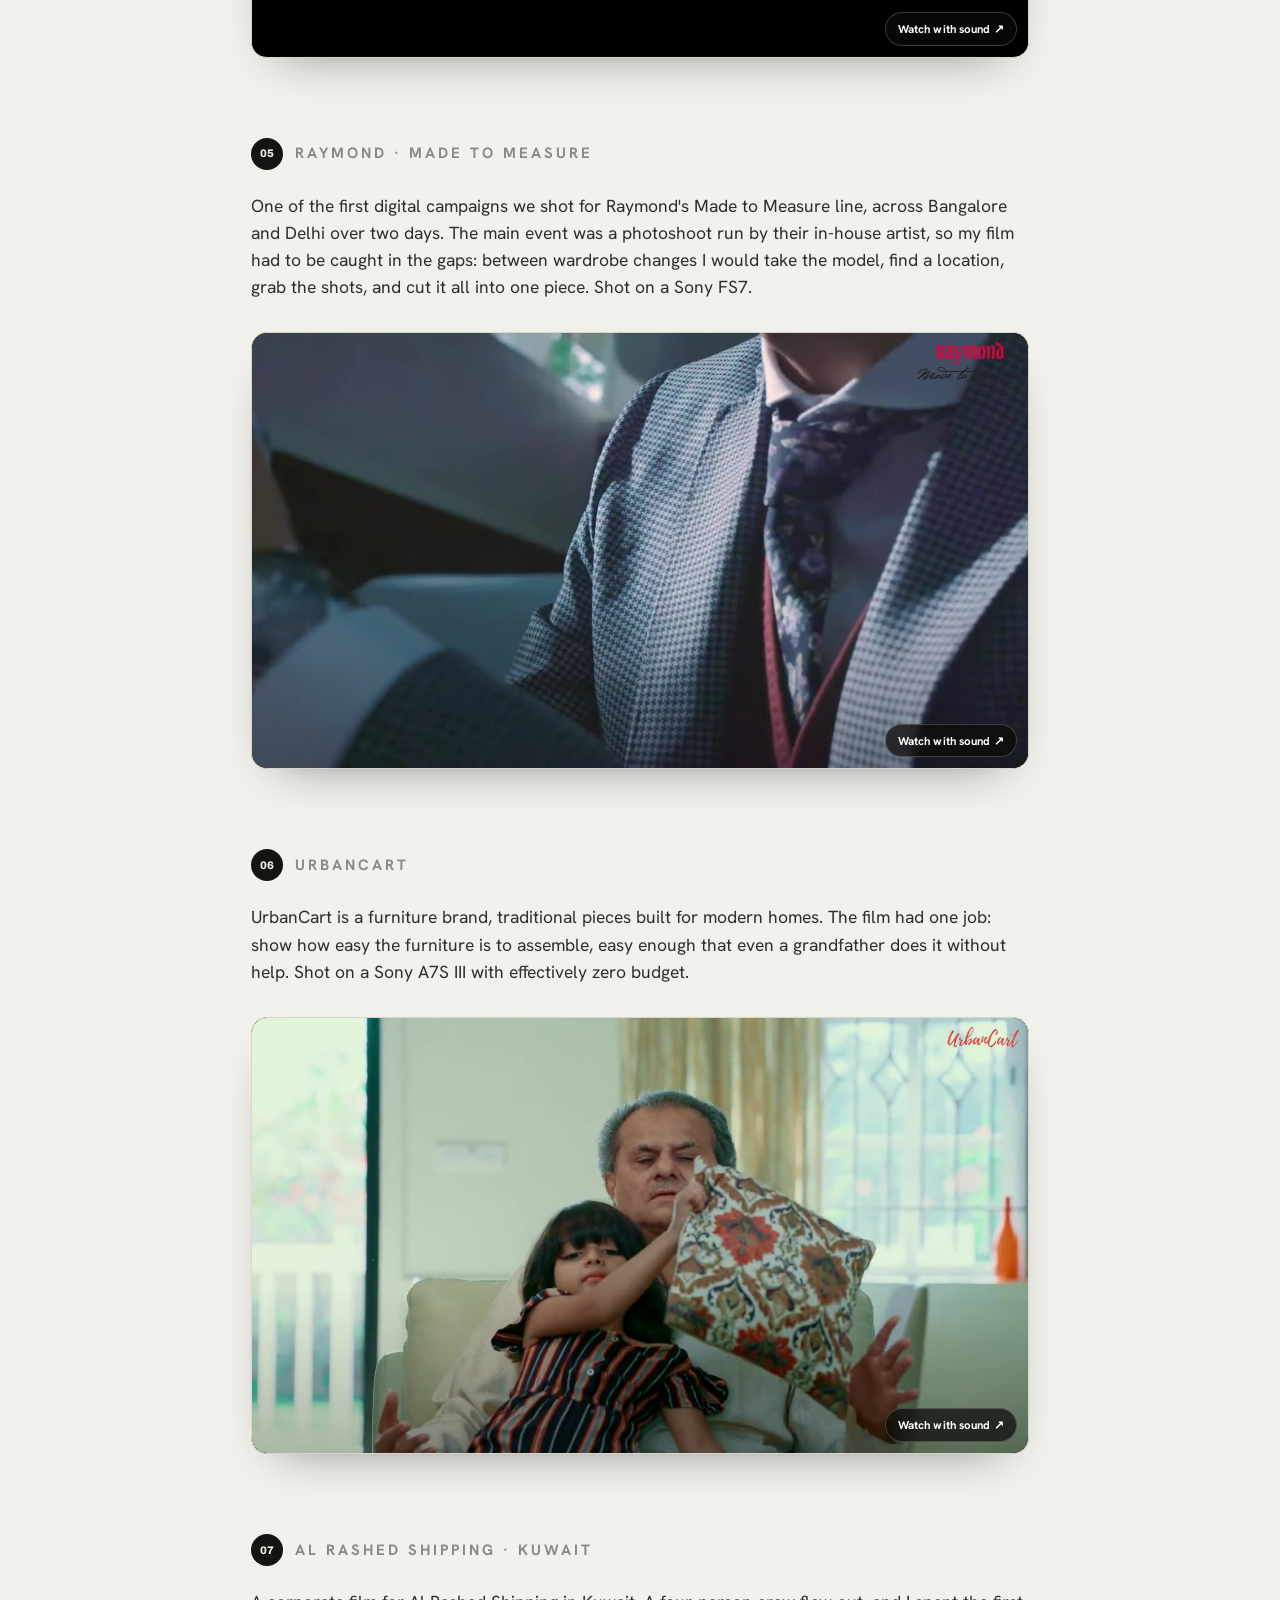
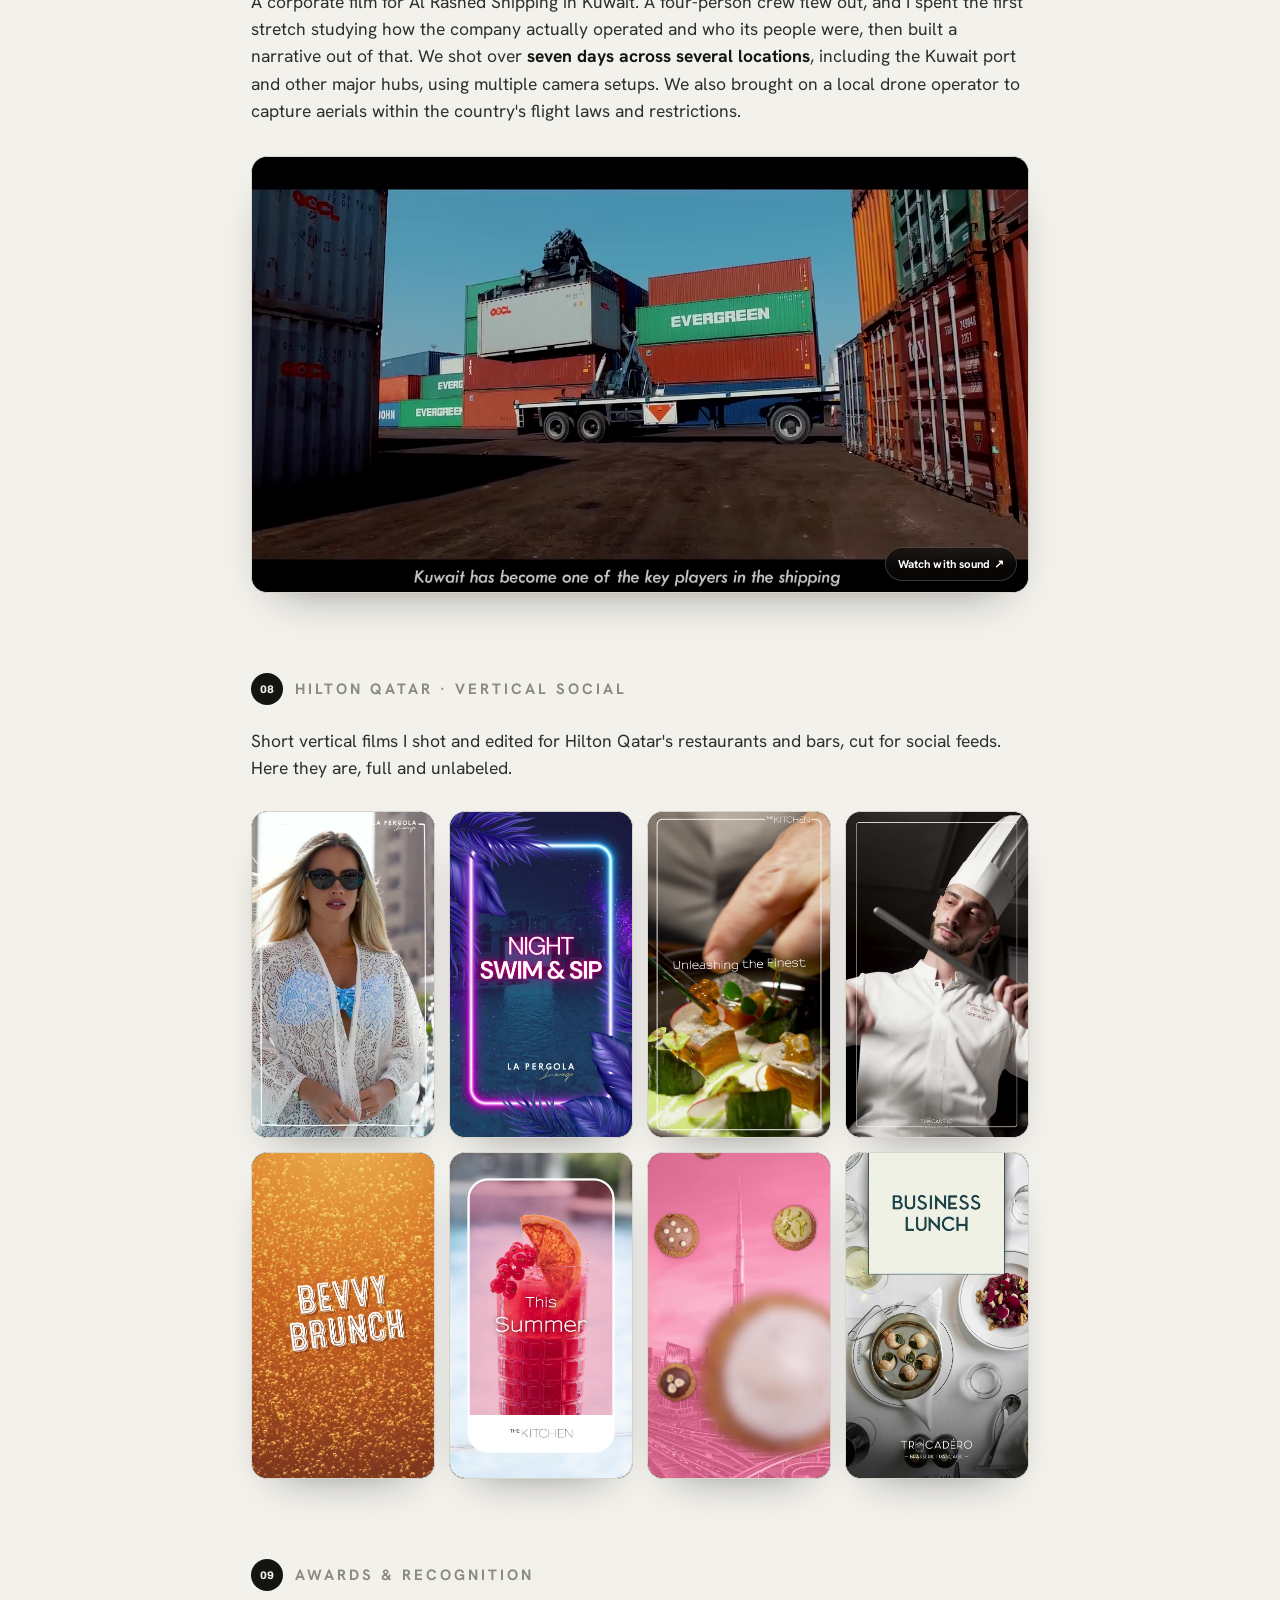
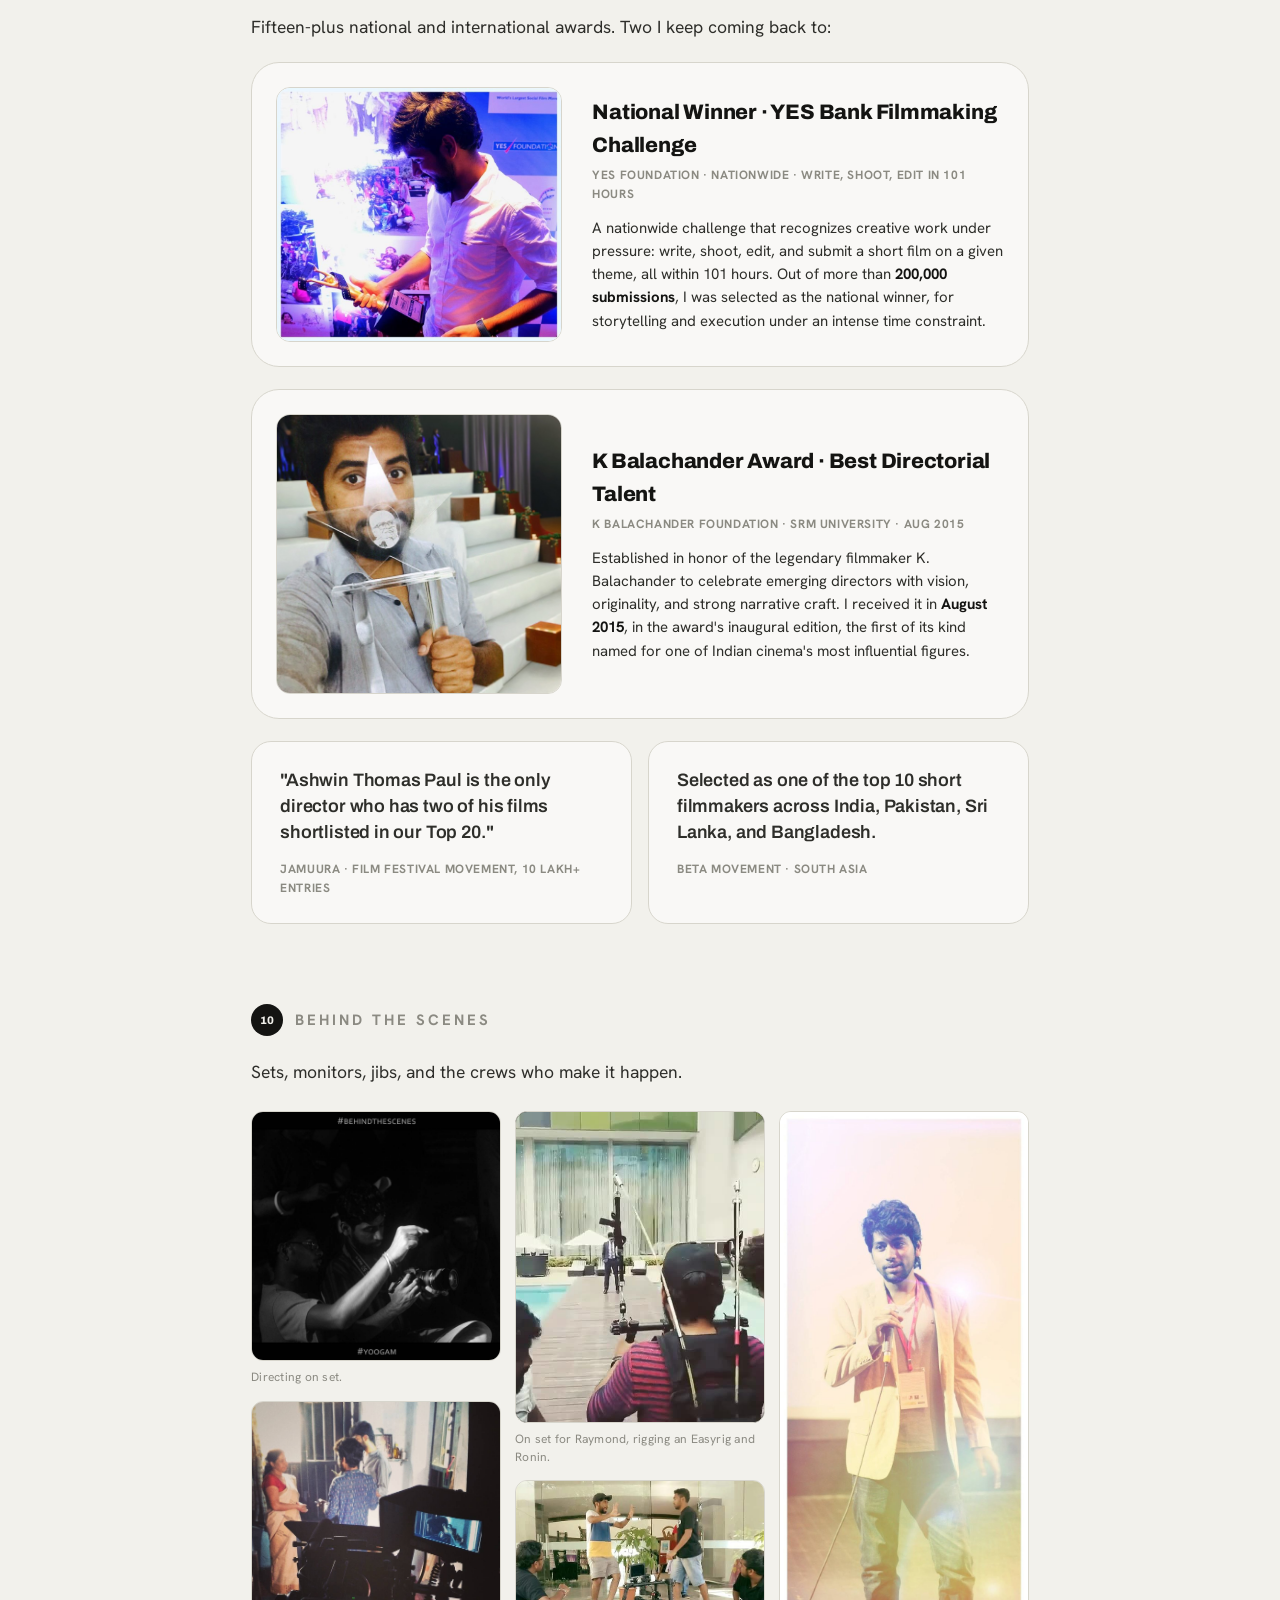
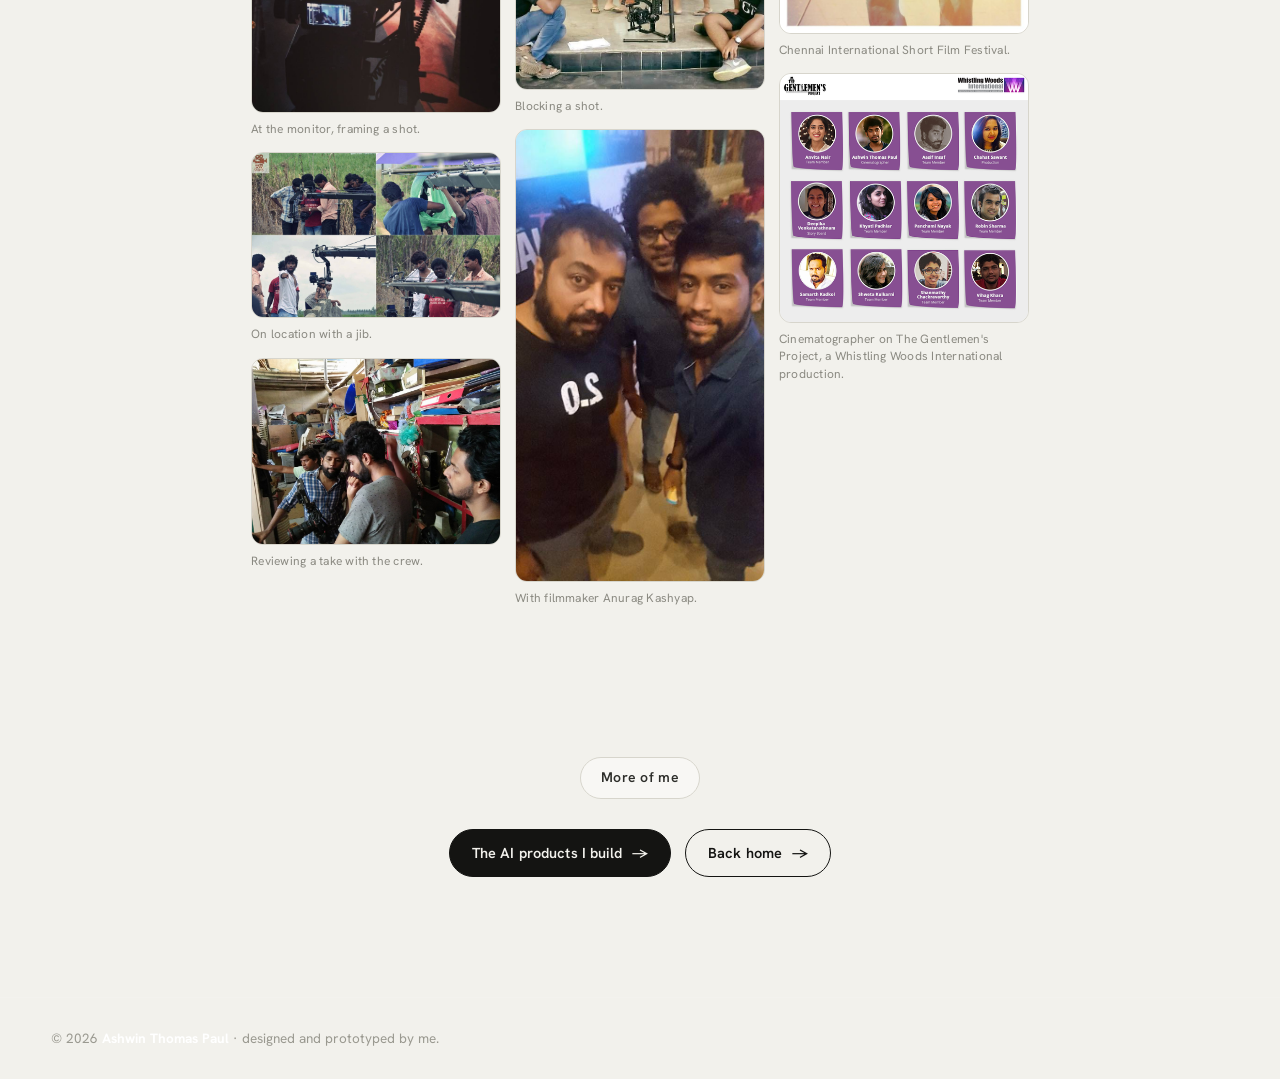
==== commit 3a9a7f36: "Add GA4 analytics tag to all pages Co-Authored-By: Claude Opus 4.8 <noreply@anthropic.com>" ====
--- a/filmmaking.html
+++ b/filmmaking.html
@@ -1,6 +1,16 @@
 <!DOCTYPE html>
 <html lang="en">
 <head>
+<!-- Google tag (gtag.js) -->
+<script async src="https://www.googletagmanager.com/gtag/js?id=G-2B3P6VMW9J"></script>
+<script>
+  window.dataLayer = window.dataLayer || [];
+  function gtag(){dataLayer.push(arguments);}
+  gtag('js', new Date());
+
+  gtag('config', 'G-2B3P6VMW9J');
+</script>
+
 <meta charset="UTF-8" />
 <meta name="viewport" content="width=device-width, initial-scale=1.0" />
 <meta name="theme-color" content="#f2f1ec" />
--- a/css/style.css
+++ b/css/style.css
@@ -1408,6 +1408,21 @@
 .mshot .im img { width: 100%; height: 100%; object-fit: cover; display: block; }
 .mshot figcaption { margin-top: 9px; font-size: 12.5px; color: var(--mute); letter-spacing: .03em; }
 @media (prefers-reduced-motion: reduce) { .marq-track { animation: none; } }
+/* mobile: no auto-scroll; the strip sits still and swipes by hand (clones hidden) */
+@media (max-width: 720px) {
+  .marq {
+    overflow-x: auto; overflow-y: hidden;
+    -webkit-overflow-scrolling: touch;
+    scroll-snap-type: x proximity;
+    -webkit-mask-image: none; mask-image: none;
+    padding: 2px var(--pad) 8px; scroll-padding-left: var(--pad);
+    scrollbar-width: none;
+  }
+  .marq::-webkit-scrollbar { display: none; }
+  .marq-track { animation: none; }
+  .marq-track .dup { display: none; }
+  .mshot { scroll-snap-align: start; }
+}
 
 /* statement: a set line, not a scroll trick */
 .statement .st-line {
